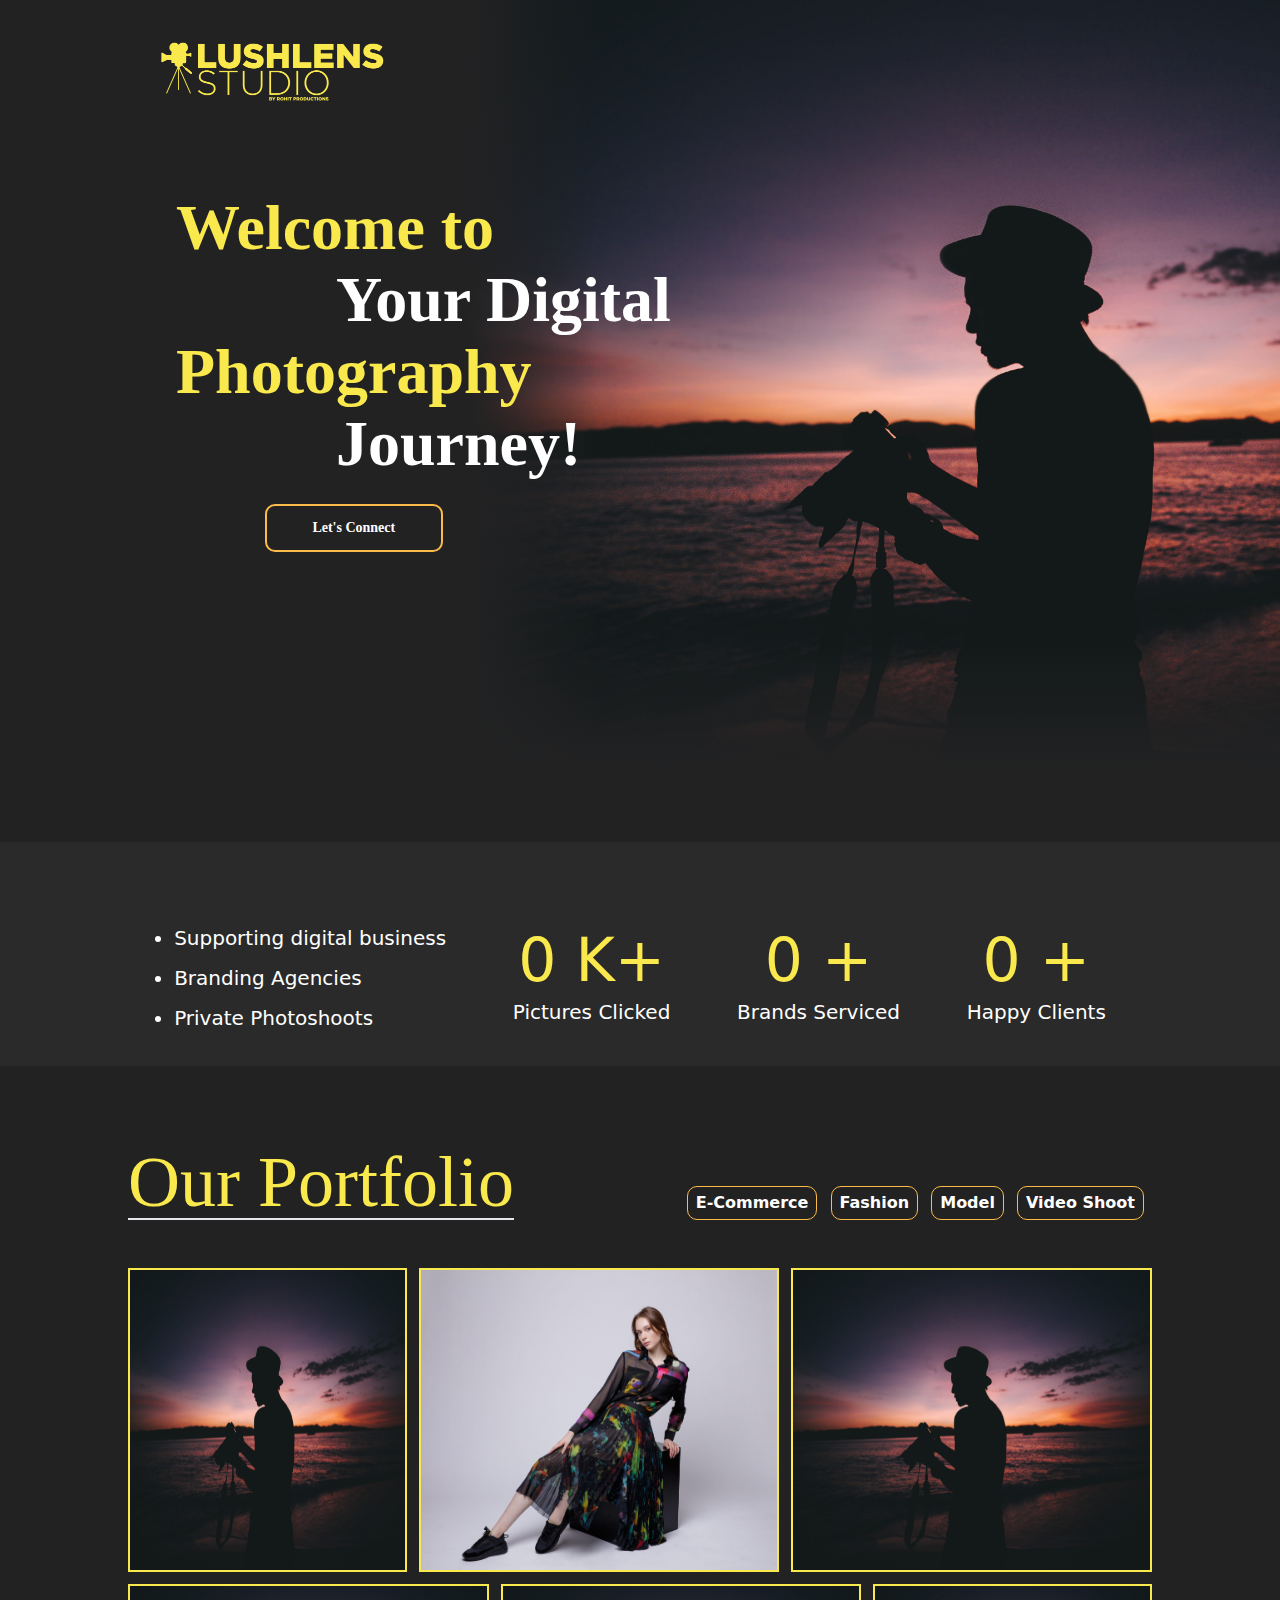
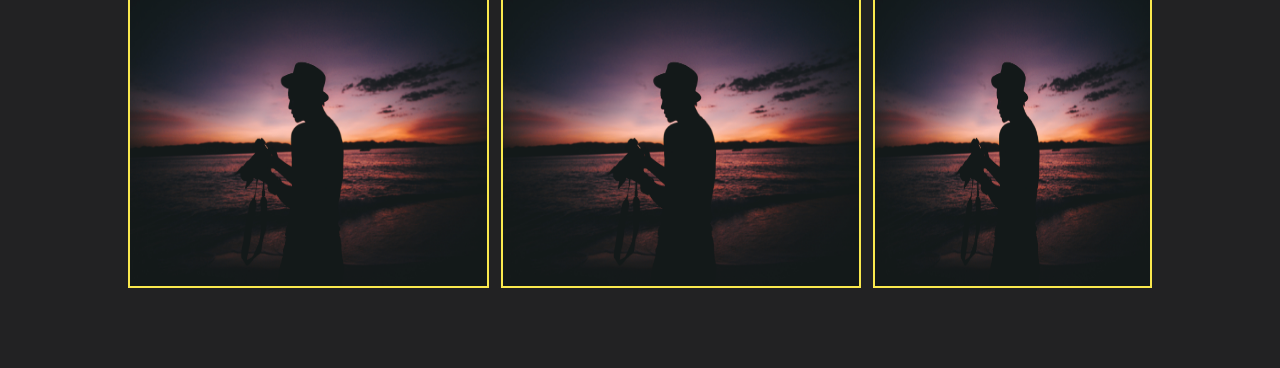
==== main/index.html @ 741c1f8c "img slider completed" ====
<!DOCTYPE html>
<html lang="en">
  <head>
    <meta charset="UTF-8" />
    <meta name="viewport" content="width=device-width, initial-scale=1.0" />
    <title>Document</title>
    <link rel="stylesheet" href="./style.css" />
  </head>
  <body class="bg-primary text-secondary">
    <header class="w-full h-[90vh]">
      <section
        id="header"
        class="w-full h-full block flex-wrap md:flex justify-between"
      >
        <div class="w-full h-3/5 md:w-2/6 md:h-full relative">
          <div
            class="content md:pl-44 md:pt-48 md:text-start block md:absolute top-0 left-0 z-20 text-[2.2rem] leading-tight md:text-[4rem] text-third md:leading-[4.5rem] font-bold font-serif"
          >
            <div
              class="logo w-full flex justify-center md:absolute top-0 left-0"
            >
              <img
                src="../assest/logo.png"
                alt=""
                class="md:w-[250px] w-[150px] aspect-video"
              />
            </div>

            <h1 class="pl-9 md:p-0 inline-block mt-0 md:0">Welcome to</h1>
            <h2
              class="pl-9 md:p-0 inline-block text-secondary translate-x-8 md:translate-x-40"
            >
              Your Digital
            </h2>
            <h2 class="pl-9 md:p-0 inline-block">Photography</h2>
            <h2
              class="pl-9 md:p-0 inline-block text-secondary translate-x-8 md:translate-x-40"
            >
              Journey!
            </h2>

            <button
              class="md:px-6 md:w-[50%] md:py-3 px-4 py-3 md:text-sm text-[12px] block mx-auto my-0 mt-[46px] md:mt-6 border-2"
            >
              Let's Connect
            </button>
          </div>
        </div>
        <div
          style="
            background-image: url(../assest//header.jpg);
            background-size: cover;
          "
          class="image w-full h-2/5 md:w-4/6 md:h-full relative"
        >
          <div
            class="bottom-layer hidden md:block md:absolute left-0 bottom-0 w-full h-[20%]"
          ></div>
          <div
            class="left-layer hidden md:block md:absolute left-0 top-0 z-10 md:w-[20%] h-[10%] w-full md:h-full"
          ></div>
        </div>
      </section>
    </header>

    <main>
      <section
        id="count-container"
        class="relative bg-fourth w-full h-56 mt-8 px-4 py-8"
      >
        <div
          class="flex w-[80%] h-full items-center mx-auto my-6 justify-around"
        >
          <div>
            <ul class="text-xl leading-10 list-disc">
              <li>Supporting digital business</li>
              <li>Branding Agencies</li>
              <li>Private Photoshoots</li>
            </ul>
          </div>
          <div class="feature">
            <div class="counting text-third text-6xl text-center">
              <h1 class="inline">0</h1>
              <span>K+</span>
            </div>
            <h2 class="text-xl mt-2">Pictures Clicked</h2>
          </div>
          <div class="feature">
            <div class="counting text-third text-6xl text-center">
              <h1 class="inline">0</h1>
              <span>+</span>
            </div>
            <h2 class="text-xl mt-2">Brands Serviced</h2>
          </div>
          <div class="feature">
            <div class="counting text-third text-6xl text-center">
              <h1 class="inline">0</h1>
              <span>+</span>
            </div>
            <h2 class="text-xl mt-2">Happy Clients</h2>
          </div>
        </div>
      </section>

      <section id="img-section" class="my-20 px-32">
        <div class="first-box flex justify-between items-end mb-12">
          <h1 class="text-7xl border-b-2 capitalize font-serif text-third">
            our portfolio
          </h1>

          <div class="btn-section">
            <button class="px-2 py-1 mr-2">E-Commerce</button>
            <button class="px-2 py-1 mr-2">Fashion</button>
            <button class="px-2 py-1 mr-2">Model</button>
            <button class="px-2 py-1 mr-2">Video Shoot</button>
          </div>
        </div>

        <div class="second-box w-full h-[620px] overflow-hidden">
          <div
            class="photograph-container flex relative w-full h-full transition-all duration-1000 ease-in-out"
          >
            <div
              class="photograph-box absolute flex w-full h-full gap-3 flex-shrink-0 flex-col"
            >
              <div class="imgbox w-full h-1/2 flex gap-3 justify-between">
                <div class="image border-2 w-2/3 border-third">
                  <img src="../assest//header.jpg" alt="" class="" />
                </div>
                <div class="image border-2 w-[86.3333%] border-third">
                  <img src="../assest//back.jpg" alt="" class="" />
                </div>
                <div class="image border-2 w-[86.3333%] border-third">
                  <img src="../assest//header.jpg" alt="" class="" />
                </div>
              </div>
              <div class="imgbox w-full h-1/2 flex gap-3 justify-between">
                <div class="image border-2 w-[86.3333%] border-third">
                  <img src="../assest//header.jpg" alt="" class="" />
                </div>
                <div class="image border-2 w-[86.3333%] border-third">
                  <img src="../assest//header.jpg" alt="" class="" />
                </div>
                <div class="image border-2 w-2/3 border-third">
                  <img src="../assest//header.jpg" alt="" class="" />
                </div>
              </div>
            </div>

            <div
              class="photograph-box absolute flex w-full h-full gap-3 flex-shrink-0 flex-col"
            >
              <div class="imgbox w-full h-1/2 flex gap-3 justify-between">
                <div class="image border-2 w-2/3 border-third">
                  <img src="../assest//back.jpg" alt="" class="" />
                </div>
                <div class="image border-2 w-[86.3333%] border-third">
                  <img src="../assest//back.jpg" alt="" class="" />
                </div>
                <div class="image border-2 w-[86.3333%] border-third">
                  <img src="../assest//header.jpg" alt="" class="" />
                </div>
              </div>
              <div class="imgbox w-full h-1/2 flex gap-3 justify-between">
                <div class="image border-2 w-[86.3333%] border-third">
                  <img src="../assest//header.jpg" alt="" class="" />
                </div>
                <div class="image border-2 w-[86.3333%] border-third">
                  <img src="../assest//header.jpg" alt="" class="" />
                </div>
                <div class="image border-2 w-2/3 border-third">
                  <img src="../assest//header.jpg" alt="" class="" />
                </div>
              </div>
            </div>

            <div
              class="photograph-box absolute flex w-full h-full gap-3 flex-shrink-0 flex-col"
            >
              <div class="imgbox w-full h-1/2 flex gap-3 justify-between">
                <div class="image border-2 w-2/3 border-third">
                  <img src="../assest//header.jpg" alt="" class="" />
                </div>
                <div class="image border-2 w-[86.3333%] border-third">
                  <img src="../assest//header.jpg" alt="" class="" />
                </div>
                <div class="image border-2 w-[86.3333%] border-third">
                  <img src="../assest//header.jpg" alt="" class="" />
                </div>
              </div>
              <div class="imgbox w-full h-1/2 flex gap-3 justify-between">
                <div class="image border-2 w-[86.3333%] border-third">
                  <img src="../assest//header.jpg" alt="" class="" />
                </div>
                <div class="image border-2 w-[86.3333%] border-third">
                  <img src="../assest//back.jpg" alt="" class="" />
                </div>
                <div class="image border-2 w-2/3 border-third">
                  <img src="../assest//header.jpg" alt="" class="" />
                </div>
              </div>
            </div>

            <div
              class="photograph-box absolute flex w-full h-full gap-3 flex-shrink-0 flex-col"
            >
              <div class="imgbox w-full h-1/2 flex gap-3 justify-between">
                <div class="image border-2 w-2/3 border-third">
                  <img src="../assest//header.jpg" alt="" class="" />
                </div>
                <div class="image border-2 w-[86.3333%] border-third">
                  <img src="../assest//header.jpg" alt="" class="" />
                </div>
                <div class="image border-2 w-[86.3333%] border-third">
                  <img src="../assest//header.jpg" alt="" class="" />
                </div>
              </div>
              <div class="imgbox w-full h-1/2 flex gap-3 justify-between">
                <div class="image border-2 w-[86.3333%] border-third">
                  <img src="../assest//header.jpg" alt="" class="" />
                </div>
                <div class="image border-2 w-[86.3333%] border-third">
                  <img src="../assest//back.jpg" alt="" class="" />
                </div>
                <div class="image border-2 w-2/3 border-third">
                  <img src="../assest//header.jpg" alt="" class="" />
                </div>
              </div>
            </div>
          </div>
        </div>
      </section>
    </main>

    <script src="main.js"></script>
  </body>
</html>
---- main/style.css ----
/*
! tailwindcss v3.4.1 | MIT License | https://tailwindcss.com
*/

/*
1. Prevent padding and border from affecting element width. (https://github.com/mozdevs/cssremedy/issues/4)
2. Allow adding a border to an element by just adding a border-width. (https://github.com/tailwindcss/tailwindcss/pull/116)
*/

*,
::before,
::after {
  box-sizing: border-box;
  /* 1 */
  border-width: 0;
  /* 2 */
  border-style: solid;
  /* 2 */
  border-color: #e5e7eb;
  /* 2 */
}

::before,
::after {
  --tw-content: '';
}

/*
1. Use a consistent sensible line-height in all browsers.
2. Prevent adjustments of font size after orientation changes in iOS.
3. Use a more readable tab size.
4. Use the user's configured `sans` font-family by default.
5. Use the user's configured `sans` font-feature-settings by default.
6. Use the user's configured `sans` font-variation-settings by default.
7. Disable tap highlights on iOS
*/

html,
:host {
  line-height: 1.5;
  /* 1 */
  -webkit-text-size-adjust: 100%;
  /* 2 */
  -moz-tab-size: 4;
  /* 3 */
  -o-tab-size: 4;
     tab-size: 4;
  /* 3 */
  font-family: ui-sans-serif, system-ui, sans-serif, "Apple Color Emoji", "Segoe UI Emoji", "Segoe UI Symbol", "Noto Color Emoji";
  /* 4 */
  font-feature-settings: normal;
  /* 5 */
  font-variation-settings: normal;
  /* 6 */
  -webkit-tap-highlight-color: transparent;
  /* 7 */
}

/*
1. Remove the margin in all browsers.
2. Inherit line-height from `html` so users can set them as a class directly on the `html` element.
*/

body {
  margin: 0;
  /* 1 */
  line-height: inherit;
  /* 2 */
}

/*
1. Add the correct height in Firefox.
2. Correct the inheritance of border color in Firefox. (https://bugzilla.mozilla.org/show_bug.cgi?id=190655)
3. Ensure horizontal rules are visible by default.
*/

hr {
  height: 0;
  /* 1 */
  color: inherit;
  /* 2 */
  border-top-width: 1px;
  /* 3 */
}

/*
Add the correct text decoration in Chrome, Edge, and Safari.
*/

abbr:where([title]) {
  -webkit-text-decoration: underline dotted;
          text-decoration: underline dotted;
}

/*
Remove the default font size and weight for headings.
*/

h1,
h2,
h3,
h4,
h5,
h6 {
  font-size: inherit;
  font-weight: inherit;
}

/*
Reset links to optimize for opt-in styling instead of opt-out.
*/

a {
  color: inherit;
  text-decoration: inherit;
}

/*
Add the correct font weight in Edge and Safari.
*/

b,
strong {
  font-weight: bolder;
}

/*
1. Use the user's configured `mono` font-family by default.
2. Use the user's configured `mono` font-feature-settings by default.
3. Use the user's configured `mono` font-variation-settings by default.
4. Correct the odd `em` font sizing in all browsers.
*/

code,
kbd,
samp,
pre {
  font-family: ui-monospace, SFMono-Regular, Menlo, Monaco, Consolas, "Liberation Mono", "Courier New", monospace;
  /* 1 */
  font-feature-settings: normal;
  /* 2 */
  font-variation-settings: normal;
  /* 3 */
  font-size: 1em;
  /* 4 */
}

/*
Add the correct font size in all browsers.
*/

small {
  font-size: 80%;
}

/*
Prevent `sub` and `sup` elements from affecting the line height in all browsers.
*/

sub,
sup {
  font-size: 75%;
  line-height: 0;
  position: relative;
  vertical-align: baseline;
}

sub {
  bottom: -0.25em;
}

sup {
  top: -0.5em;
}

/*
1. Remove text indentation from table contents in Chrome and Safari. (https://bugs.chromium.org/p/chromium/issues/detail?id=999088, https://bugs.webkit.org/show_bug.cgi?id=201297)
2. Correct table border color inheritance in all Chrome and Safari. (https://bugs.chromium.org/p/chromium/issues/detail?id=935729, https://bugs.webkit.org/show_bug.cgi?id=195016)
3. Remove gaps between table borders by default.
*/

table {
  text-indent: 0;
  /* 1 */
  border-color: inherit;
  /* 2 */
  border-collapse: collapse;
  /* 3 */
}

/*
1. Change the font styles in all browsers.
2. Remove the margin in Firefox and Safari.
3. Remove default padding in all browsers.
*/

button,
input,
optgroup,
select,
textarea {
  font-family: inherit;
  /* 1 */
  font-feature-settings: inherit;
  /* 1 */
  font-variation-settings: inherit;
  /* 1 */
  font-size: 100%;
  /* 1 */
  font-weight: inherit;
  /* 1 */
  line-height: inherit;
  /* 1 */
  color: inherit;
  /* 1 */
  margin: 0;
  /* 2 */
  padding: 0;
  /* 3 */
}

/*
Remove the inheritance of text transform in Edge and Firefox.
*/

button,
select {
  text-transform: none;
}

/*
1. Correct the inability to style clickable types in iOS and Safari.
2. Remove default button styles.
*/

button,
[type='button'],
[type='reset'],
[type='submit'] {
  -webkit-appearance: button;
  /* 1 */
  background-color: transparent;
  /* 2 */
  background-image: none;
  /* 2 */
}

/*
Use the modern Firefox focus style for all focusable elements.
*/

:-moz-focusring {
  outline: auto;
}

/*
Remove the additional `:invalid` styles in Firefox. (https://github.com/mozilla/gecko-dev/blob/2f9eacd9d3d995c937b4251a5557d95d494c9be1/layout/style/res/forms.css#L728-L737)
*/

:-moz-ui-invalid {
  box-shadow: none;
}

/*
Add the correct vertical alignment in Chrome and Firefox.
*/

progress {
  vertical-align: baseline;
}

/*
Correct the cursor style of increment and decrement buttons in Safari.
*/

::-webkit-inner-spin-button,
::-webkit-outer-spin-button {
  height: auto;
}

/*
1. Correct the odd appearance in Chrome and Safari.
2. Correct the outline style in Safari.
*/

[type='search'] {
  -webkit-appearance: textfield;
  /* 1 */
  outline-offset: -2px;
  /* 2 */
}

/*
Remove the inner padding in Chrome and Safari on macOS.
*/

::-webkit-search-decoration {
  -webkit-appearance: none;
}

/*
1. Correct the inability to style clickable types in iOS and Safari.
2. Change font properties to `inherit` in Safari.
*/

::-webkit-file-upload-button {
  -webkit-appearance: button;
  /* 1 */
  font: inherit;
  /* 2 */
}

/*
Add the correct display in Chrome and Safari.
*/

summary {
  display: list-item;
}

/*
Removes the default spacing and border for appropriate elements.
*/

blockquote,
dl,
dd,
h1,
h2,
h3,
h4,
h5,
h6,
hr,
figure,
p,
pre {
  margin: 0;
}

fieldset {
  margin: 0;
  padding: 0;
}

legend {
  padding: 0;
}

ol,
ul,
menu {
  list-style: none;
  margin: 0;
  padding: 0;
}

/*
Reset default styling for dialogs.
*/

dialog {
  padding: 0;
}

/*
Prevent resizing textareas horizontally by default.
*/

textarea {
  resize: vertical;
}

/*
1. Reset the default placeholder opacity in Firefox. (https://github.com/tailwindlabs/tailwindcss/issues/3300)
2. Set the default placeholder color to the user's configured gray 400 color.
*/

input::-moz-placeholder, textarea::-moz-placeholder {
  opacity: 1;
  /* 1 */
  color: #9ca3af;
  /* 2 */
}

input::placeholder,
textarea::placeholder {
  opacity: 1;
  /* 1 */
  color: #9ca3af;
  /* 2 */
}

/*
Set the default cursor for buttons.
*/

button,
[role="button"] {
  cursor: pointer;
}

/*
Make sure disabled buttons don't get the pointer cursor.
*/

:disabled {
  cursor: default;
}

/*
1. Make replaced elements `display: block` by default. (https://github.com/mozdevs/cssremedy/issues/14)
2. Add `vertical-align: middle` to align replaced elements more sensibly by default. (https://github.com/jensimmons/cssremedy/issues/14#issuecomment-634934210)
   This can trigger a poorly considered lint error in some tools but is included by design.
*/

img,
svg,
video,
canvas,
audio,
iframe,
embed,
object {
  display: block;
  /* 1 */
  vertical-align: middle;
  /* 2 */
}

/*
Constrain images and videos to the parent width and preserve their intrinsic aspect ratio. (https://github.com/mozdevs/cssremedy/issues/14)
*/

img,
video {
  max-width: 100%;
  height: auto;
}

/* Make elements with the HTML hidden attribute stay hidden by default */

[hidden] {
  display: none;
}

*, ::before, ::after {
  --tw-border-spacing-x: 0;
  --tw-border-spacing-y: 0;
  --tw-translate-x: 0;
  --tw-translate-y: 0;
  --tw-rotate: 0;
  --tw-skew-x: 0;
  --tw-skew-y: 0;
  --tw-scale-x: 1;
  --tw-scale-y: 1;
  --tw-pan-x:  ;
  --tw-pan-y:  ;
  --tw-pinch-zoom:  ;
  --tw-scroll-snap-strictness: proximity;
  --tw-gradient-from-position:  ;
  --tw-gradient-via-position:  ;
  --tw-gradient-to-position:  ;
  --tw-ordinal:  ;
  --tw-slashed-zero:  ;
  --tw-numeric-figure:  ;
  --tw-numeric-spacing:  ;
  --tw-numeric-fraction:  ;
  --tw-ring-inset:  ;
  --tw-ring-offset-width: 0px;
  --tw-ring-offset-color: #fff;
  --tw-ring-color: rgb(59 130 246 / 0.5);
  --tw-ring-offset-shadow: 0 0 #0000;
  --tw-ring-shadow: 0 0 #0000;
  --tw-shadow: 0 0 #0000;
  --tw-shadow-colored: 0 0 #0000;
  --tw-blur:  ;
  --tw-brightness:  ;
  --tw-contrast:  ;
  --tw-grayscale:  ;
  --tw-hue-rotate:  ;
  --tw-invert:  ;
  --tw-saturate:  ;
  --tw-sepia:  ;
  --tw-drop-shadow:  ;
  --tw-backdrop-blur:  ;
  --tw-backdrop-brightness:  ;
  --tw-backdrop-contrast:  ;
  --tw-backdrop-grayscale:  ;
  --tw-backdrop-hue-rotate:  ;
  --tw-backdrop-invert:  ;
  --tw-backdrop-opacity:  ;
  --tw-backdrop-saturate:  ;
  --tw-backdrop-sepia:  ;
}

::backdrop {
  --tw-border-spacing-x: 0;
  --tw-border-spacing-y: 0;
  --tw-translate-x: 0;
  --tw-translate-y: 0;
  --tw-rotate: 0;
  --tw-skew-x: 0;
  --tw-skew-y: 0;
  --tw-scale-x: 1;
  --tw-scale-y: 1;
  --tw-pan-x:  ;
  --tw-pan-y:  ;
  --tw-pinch-zoom:  ;
  --tw-scroll-snap-strictness: proximity;
  --tw-gradient-from-position:  ;
  --tw-gradient-via-position:  ;
  --tw-gradient-to-position:  ;
  --tw-ordinal:  ;
  --tw-slashed-zero:  ;
  --tw-numeric-figure:  ;
  --tw-numeric-spacing:  ;
  --tw-numeric-fraction:  ;
  --tw-ring-inset:  ;
  --tw-ring-offset-width: 0px;
  --tw-ring-offset-color: #fff;
  --tw-ring-color: rgb(59 130 246 / 0.5);
  --tw-ring-offset-shadow: 0 0 #0000;
  --tw-ring-shadow: 0 0 #0000;
  --tw-shadow: 0 0 #0000;
  --tw-shadow-colored: 0 0 #0000;
  --tw-blur:  ;
  --tw-brightness:  ;
  --tw-contrast:  ;
  --tw-grayscale:  ;
  --tw-hue-rotate:  ;
  --tw-invert:  ;
  --tw-saturate:  ;
  --tw-sepia:  ;
  --tw-drop-shadow:  ;
  --tw-backdrop-blur:  ;
  --tw-backdrop-brightness:  ;
  --tw-backdrop-contrast:  ;
  --tw-backdrop-grayscale:  ;
  --tw-backdrop-hue-rotate:  ;
  --tw-backdrop-invert:  ;
  --tw-backdrop-opacity:  ;
  --tw-backdrop-saturate:  ;
  --tw-backdrop-sepia:  ;
}

.absolute {
  position: absolute;
}

.relative {
  position: relative;
}

.bottom-0 {
  bottom: 0px;
}

.left-0 {
  left: 0px;
}

.top-0 {
  top: 0px;
}

.z-10 {
  z-index: 10;
}

.z-20 {
  z-index: 20;
}

.mx-auto {
  margin-left: auto;
  margin-right: auto;
}

.my-0 {
  margin-top: 0px;
  margin-bottom: 0px;
}

.my-20 {
  margin-top: 5rem;
  margin-bottom: 5rem;
}

.my-6 {
  margin-top: 1.5rem;
  margin-bottom: 1.5rem;
}

.mt-0 {
  margin-top: 0px;
}

.mt-2 {
  margin-top: 0.5rem;
}

.mt-8 {
  margin-top: 2rem;
}

.mt-\[46px\] {
  margin-top: 46px;
}

.mb-24 {
  margin-bottom: 6rem;
}

.mb-16 {
  margin-bottom: 4rem;
}

.mr-2 {
  margin-right: 0.5rem;
}

.mb-8 {
  margin-bottom: 2rem;
}

.mb-12 {
  margin-bottom: 3rem;
}

.block {
  display: block;
}

.inline-block {
  display: inline-block;
}

.inline {
  display: inline;
}

.flex {
  display: flex;
}

.hidden {
  display: none;
}

.aspect-video {
  aspect-ratio: 16 / 9;
}

.h-1\/2 {
  height: 50%;
}

.h-2\/5 {
  height: 40%;
}

.h-3\/5 {
  height: 60%;
}

.h-56 {
  height: 14rem;
}

.h-\[10\%\] {
  height: 10%;
}

.h-\[100vh\] {
  height: 100vh;
}

.h-\[20\%\] {
  height: 20%;
}

.h-\[620px\] {
  height: 620px;
}

.h-\[90vh\] {
  height: 90vh;
}

.h-full {
  height: 100%;
}

.w-2\/3 {
  width: 66.666667%;
}

.w-\[150px\] {
  width: 150px;
}

.w-\[80\%\] {
  width: 80%;
}

.w-\[86\.3333\%\] {
  width: 86.3333%;
}

.w-full {
  width: 100%;
}

.flex-shrink-0 {
  flex-shrink: 0;
}

.translate-x-8 {
  --tw-translate-x: 2rem;
  transform: translate(var(--tw-translate-x), var(--tw-translate-y)) rotate(var(--tw-rotate)) skewX(var(--tw-skew-x)) skewY(var(--tw-skew-y)) scaleX(var(--tw-scale-x)) scaleY(var(--tw-scale-y));
}

.list-disc {
  list-style-type: disc;
}

.flex-col {
  flex-direction: column;
}

.flex-wrap {
  flex-wrap: wrap;
}

.items-end {
  align-items: flex-end;
}

.items-center {
  align-items: center;
}

.justify-center {
  justify-content: center;
}

.justify-between {
  justify-content: space-between;
}

.justify-around {
  justify-content: space-around;
}

.gap-3 {
  gap: 0.75rem;
}

.overflow-hidden {
  overflow: hidden;
}

.border-2 {
  border-width: 2px;
}

.border-b-2 {
  border-bottom-width: 2px;
}

.border-third {
  --tw-border-opacity: 1;
  border-color: rgb(250 233 77 / var(--tw-border-opacity));
}

.bg-fourth {
  --tw-bg-opacity: 1;
  background-color: rgb(42 42 42 / var(--tw-bg-opacity));
}

.bg-primary {
  --tw-bg-opacity: 1;
  background-color: rgb(34 34 35 / var(--tw-bg-opacity));
}

.px-32 {
  padding-left: 8rem;
  padding-right: 8rem;
}

.px-4 {
  padding-left: 1rem;
  padding-right: 1rem;
}

.py-3 {
  padding-top: 0.75rem;
  padding-bottom: 0.75rem;
}

.py-8 {
  padding-top: 2rem;
  padding-bottom: 2rem;
}

.px-2 {
  padding-left: 0.5rem;
  padding-right: 0.5rem;
}

.py-1 {
  padding-top: 0.25rem;
  padding-bottom: 0.25rem;
}

.pl-9 {
  padding-left: 2.25rem;
}

.text-center {
  text-align: center;
}

.font-serif {
  font-family: ui-serif, Georgia, Cambria, "Times New Roman", Times, serif;
}

.text-6xl {
  font-size: 3.75rem;
  line-height: 1;
}

.text-\[12px\] {
  font-size: 12px;
}

.text-\[2\.2rem\] {
  font-size: 2.2rem;
}

.text-xl {
  font-size: 1.25rem;
  line-height: 1.75rem;
}

.text-4xl {
  font-size: 2.25rem;
  line-height: 2.5rem;
}

.text-8xl {
  font-size: 6rem;
  line-height: 1;
}

.text-7xl {
  font-size: 4.5rem;
  line-height: 1;
}

.font-bold {
  font-weight: 700;
}

.capitalize {
  text-transform: capitalize;
}

.leading-10 {
  line-height: 2.5rem;
}

.leading-tight {
  line-height: 1.25;
}

.text-secondary {
  --tw-text-opacity: 1;
  color: rgb(255 255 255 / var(--tw-text-opacity));
}

.text-third {
  --tw-text-opacity: 1;
  color: rgb(250 233 77 / var(--tw-text-opacity));
}

.underline {
  text-decoration-line: underline;
}

.opacity-0 {
  opacity: 0;
}

.transition-all {
  transition-property: all;
  transition-timing-function: cubic-bezier(0.4, 0, 0.2, 1);
  transition-duration: 150ms;
}

.duration-200 {
  transition-duration: 200ms;
}

.duration-1000 {
  transition-duration: 1000ms;
}

.ease-in-out {
  transition-timing-function: cubic-bezier(0.4, 0, 0.2, 1);
}

:root {
  --primary: #222223;
  --secondary: #ffffff;
  --third: #fbbb48;
  --fourth: #2a2a2a;
}

* {
  margin: 0;
  padding: 0;
  box-sizing: border-box;
  text-decoration: none;
}

img {
  width: 100%;
  height: 100%;
}

.sidebar {
  display: none;
}

.left-layer {
  background: linear-gradient(270deg, rgba(36, 33, 27, 0) -1%, #222223 77.17%);
}

.bottom-layer {
  background: linear-gradient(180deg, rgba(36, 33, 27, 0) -1%, #222223 77.17%);
}

button {
  position: relative;
  overflow: hidden;
  background: var(--primary);
  font-weight: bolder;
  color: var(--secondary);
  z-index: 1;
  cursor: pointer;
  border: 1px solid var(--third);
  border-radius: 10px;
}

button:hover {
  color: var(--primary);
}

button:after {
  content: "";
  background: var(--third);
  position: absolute;
  z-index: -1;
  left: -20%;
  right: -20%;
  top: 0;
  bottom: 0;
  transform: skewX(-45deg) scale(0, 1);
  transition: all 0.5s;
}

button:hover:after {
  transform: skewX(-45deg) scale(1, 1);
  transition: all 0.5s;
}

.active-img {
  opacity: 1;
  /* left: 0; */
  animation: moveEffect 2s 1;
}

@keyframes moveEffect {
  from {
    left: 100px;
    opacity: 0;
  }

  to {
    left: 0;
    opacity: 1;
  }
}

@media (min-width: 768px) {
  .md\:absolute {
    position: absolute;
  }

  .md\:mt-6 {
    margin-top: 1.5rem;
  }

  .md\:block {
    display: block;
  }

  .md\:flex {
    display: flex;
  }

  .md\:h-full {
    height: 100%;
  }

  .md\:w-2\/6 {
    width: 33.333333%;
  }

  .md\:w-4\/6 {
    width: 66.666667%;
  }

  .md\:w-\[20\%\] {
    width: 20%;
  }

  .md\:w-\[250px\] {
    width: 250px;
  }

  .md\:w-\[50\%\] {
    width: 50%;
  }

  .md\:translate-x-40 {
    --tw-translate-x: 10rem;
    transform: translate(var(--tw-translate-x), var(--tw-translate-y)) rotate(var(--tw-rotate)) skewX(var(--tw-skew-x)) skewY(var(--tw-skew-y)) scaleX(var(--tw-scale-x)) scaleY(var(--tw-scale-y));
  }

  .md\:p-0 {
    padding: 0px;
  }

  .md\:px-6 {
    padding-left: 1.5rem;
    padding-right: 1.5rem;
  }

  .md\:py-3 {
    padding-top: 0.75rem;
    padding-bottom: 0.75rem;
  }

  .md\:pl-44 {
    padding-left: 11rem;
  }

  .md\:pt-48 {
    padding-top: 12rem;
  }

  .md\:text-start {
    text-align: start;
  }

  .md\:text-\[4rem\] {
    font-size: 4rem;
  }

  .md\:text-sm {
    font-size: 0.875rem;
    line-height: 1.25rem;
  }

  .md\:leading-\[4\.5rem\] {
    line-height: 4.5rem;
  }
}
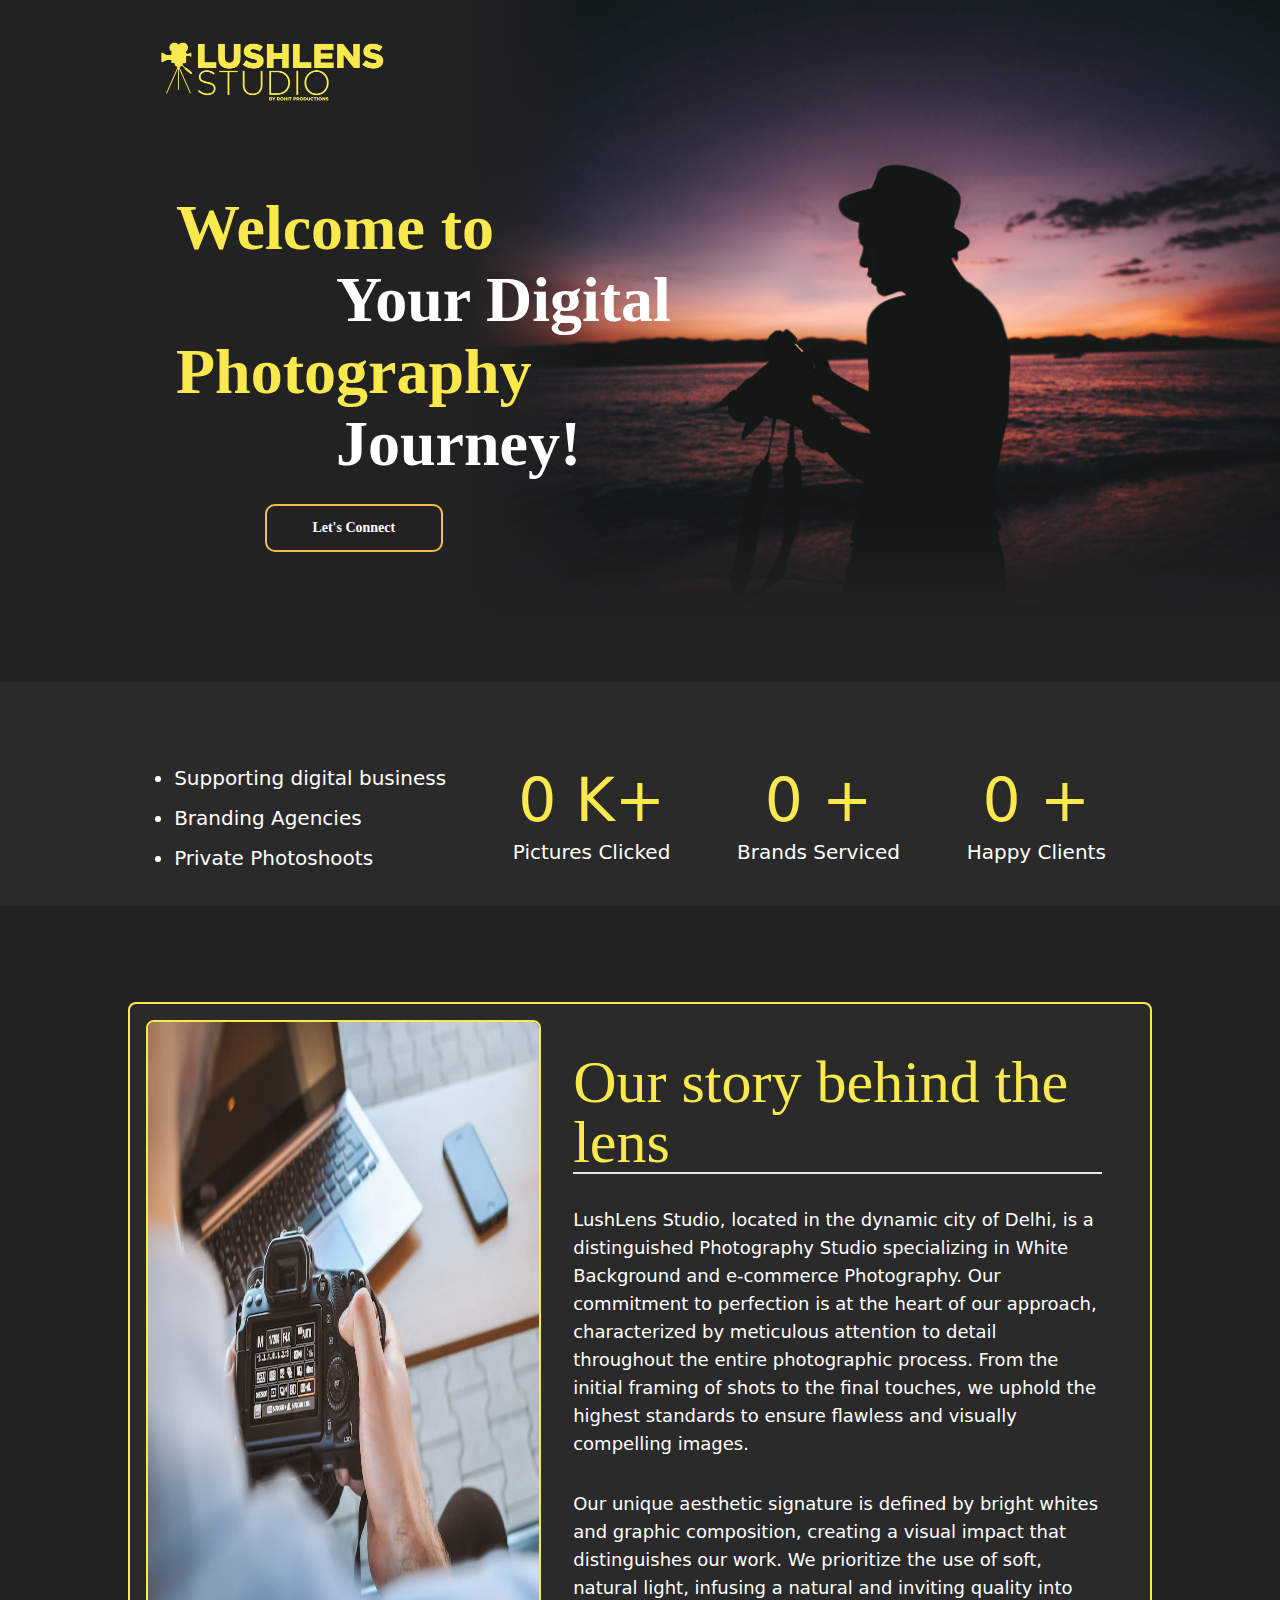
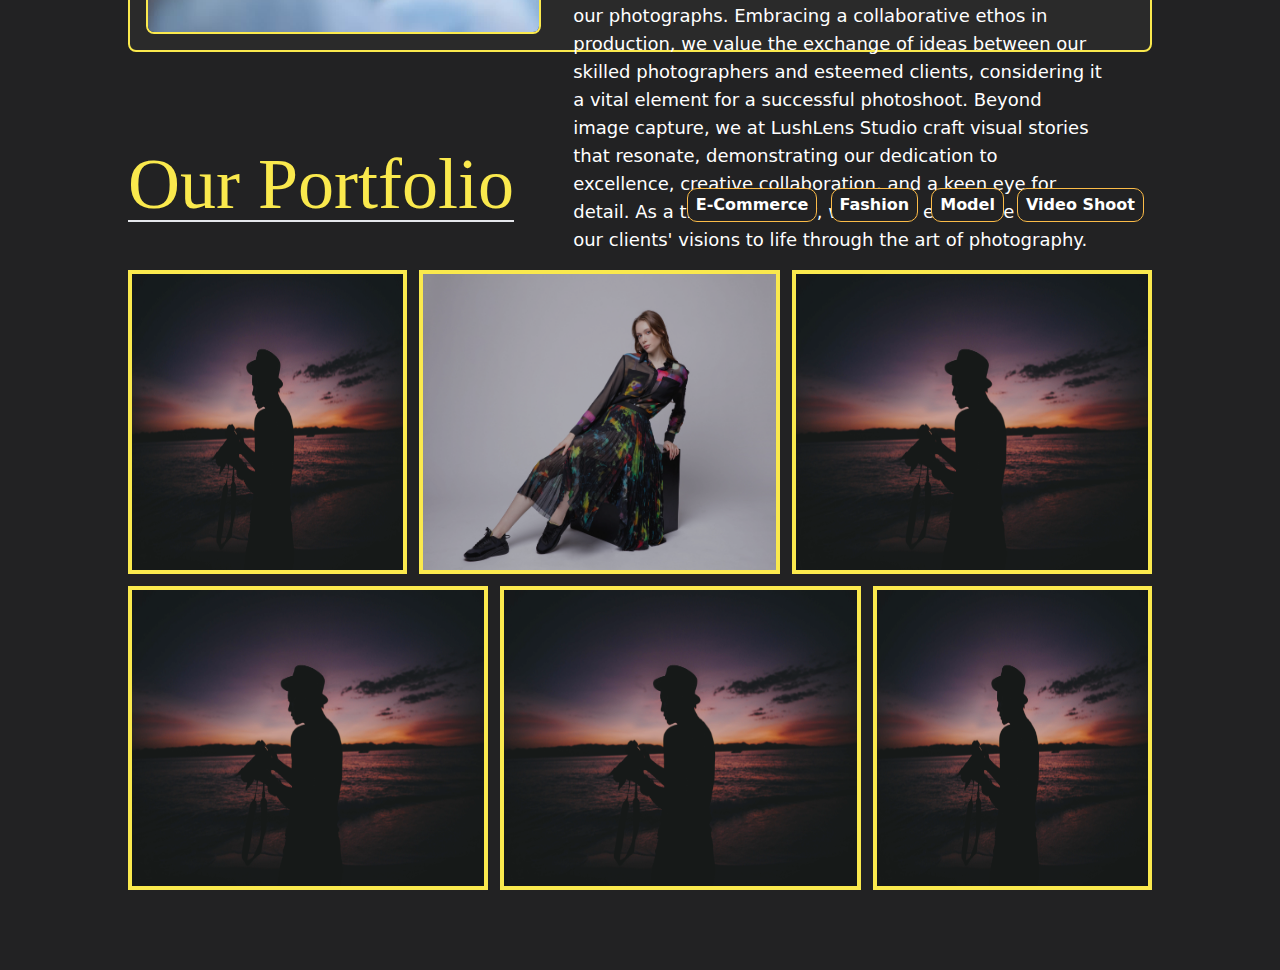
==== commit f852fee0: "Half webpage completed" ====
--- a/main/index.html
+++ b/main/index.html
@@ -7,7 +7,7 @@
     <link rel="stylesheet" href="./style.css" />
   </head>
   <body class="bg-primary text-secondary">
-    <header class="w-full h-[90vh]">
+    <header class="w-full h-[650px]">
       <section
         id="header"
         class="w-full h-full block flex-wrap md:flex justify-between"
@@ -48,11 +48,9 @@
         </div>
         <div
           style="
-            background-image: url(../assest//header.jpg);
-            background-size: cover;
-          "
-          class="image w-full h-2/5 md:w-4/6 md:h-full relative"
-        >
+            background-image : url(../assest//header.jpg);
+            background-size: cover; "
+          class="image w-full h-2/5 md:w-4/6 md:h-full relative">
           <div
             class="bottom-layer hidden md:block md:absolute left-0 bottom-0 w-full h-[20%]"
           ></div>
@@ -102,6 +100,29 @@
         </div>
       </section>
 
+
+      <section id="features" class="px-32 w-full my-24">
+
+        <div class="features-container bg-fourth border-2 border-third flex justify-between p-4 rounded-lg w-full h-[650px]">
+         
+          <div class="feature-box w-2/5 h-full border-2 border-third overflow-hidden rounded-lg">
+
+            <img src="../assest//camera.jpg" alt="">
+
+          </div>
+          <div class="feature-box w-3/5 p-8">
+
+            <h1 class="text-6xl text-third font-serif border-setext-secondar border-b-2">Our story behind the lens</h1>
+            <p class="text-lg mt-8 font-light text-secondary">LushLens Studio, located in the dynamic city of Delhi, is a distinguished Photography Studio specializing in White Background and e-commerce Photography. Our commitment to perfection is at the heart of our approach, characterized by meticulous attention to detail throughout the entire photographic process. From the initial framing of shots to the final touches, we uphold the highest standards to ensure flawless and visually compelling images.</p>
+            <p class="text-lg mt-8 font-light text-secondary">Our unique aesthetic signature is defined by bright whites and graphic composition, creating a visual impact that distinguishes our work. We prioritize the use of soft, natural light, infusing a natural and inviting quality into our photographs. Embracing a collaborative ethos in production, we value the exchange of ideas between our skilled photographers and esteemed clients, considering it a vital element for a successful photoshoot. Beyond image capture, we at LushLens Studio craft visual stories that resonate, demonstrating our dedication to excellence, creative collaboration, and a keen eye for detail. As a trusted partner, we go the extra mile to bring our clients' visions to life through the art of photography.</p>
+
+          </div>
+        </div>
+
+      </section>
+
+     
+
       <section id="img-section" class="my-20 px-32">
         <div class="first-box flex justify-between items-end mb-12">
           <h1 class="text-7xl border-b-2 capitalize font-serif text-third">
@@ -124,112 +145,116 @@
               class="photograph-box absolute flex w-full h-full gap-3 flex-shrink-0 flex-col"
             >
               <div class="imgbox w-full h-1/2 flex gap-3 justify-between">
-                <div class="image border-2 w-2/3 border-third">
-                  <img src="../assest//header.jpg" alt="" class="" />
-                </div>
-                <div class="image border-2 w-[86.3333%] border-third">
-                  <img src="../assest//back.jpg" alt="" class="" />
-                </div>
-                <div class="image border-2 w-[86.3333%] border-third">
-                  <img src="../assest//header.jpg" alt="" class="" />
-                </div>
-              </div>
-              <div class="imgbox w-full h-1/2 flex gap-3 justify-between">
-                <div class="image border-2 w-[86.3333%] border-third">
-                  <img src="../assest//header.jpg" alt="" class="" />
-                </div>
-                <div class="image border-2 w-[86.3333%] border-third">
-                  <img src="../assest//header.jpg" alt="" class="" />
-                </div>
-                <div class="image border-2 w-2/3 border-third">
-                  <img src="../assest//header.jpg" alt="" class="" />
-                </div>
-              </div>
-            </div>
-
-            <div
-              class="photograph-box absolute flex w-full h-full gap-3 flex-shrink-0 flex-col"
-            >
-              <div class="imgbox w-full h-1/2 flex gap-3 justify-between">
-                <div class="image border-2 w-2/3 border-third">
-                  <img src="../assest//back.jpg" alt="" class="" />
-                </div>
-                <div class="image border-2 w-[86.3333%] border-third">
-                  <img src="../assest//back.jpg" alt="" class="" />
-                </div>
-                <div class="image border-2 w-[86.3333%] border-third">
-                  <img src="../assest//header.jpg" alt="" class="" />
-                </div>
-              </div>
-              <div class="imgbox w-full h-1/2 flex gap-3 justify-between">
-                <div class="image border-2 w-[86.3333%] border-third">
-                  <img src="../assest//header.jpg" alt="" class="" />
-                </div>
-                <div class="image border-2 w-[86.3333%] border-third">
-                  <img src="../assest//header.jpg" alt="" class="" />
-                </div>
-                <div class="image border-2 w-2/3 border-third">
-                  <img src="../assest//header.jpg" alt="" class="" />
-                </div>
-              </div>
-            </div>
-
-            <div
-              class="photograph-box absolute flex w-full h-full gap-3 flex-shrink-0 flex-col"
-            >
-              <div class="imgbox w-full h-1/2 flex gap-3 justify-between">
-                <div class="image border-2 w-2/3 border-third">
-                  <img src="../assest//header.jpg" alt="" class="" />
-                </div>
-                <div class="image border-2 w-[86.3333%] border-third">
-                  <img src="../assest//header.jpg" alt="" class="" />
-                </div>
-                <div class="image border-2 w-[86.3333%] border-third">
-                  <img src="../assest//header.jpg" alt="" class="" />
-                </div>
-              </div>
-              <div class="imgbox w-full h-1/2 flex gap-3 justify-between">
-                <div class="image border-2 w-[86.3333%] border-third">
-                  <img src="../assest//header.jpg" alt="" class="" />
-                </div>
-                <div class="image border-2 w-[86.3333%] border-third">
-                  <img src="../assest//back.jpg" alt="" class="" />
-                </div>
-                <div class="image border-2 w-2/3 border-third">
-                  <img src="../assest//header.jpg" alt="" class="" />
-                </div>
-              </div>
-            </div>
-
-            <div
-              class="photograph-box absolute flex w-full h-full gap-3 flex-shrink-0 flex-col"
-            >
-              <div class="imgbox w-full h-1/2 flex gap-3 justify-between">
-                <div class="image border-2 w-2/3 border-third">
-                  <img src="../assest//header.jpg" alt="" class="" />
-                </div>
-                <div class="image border-2 w-[86.3333%] border-third">
-                  <img src="../assest//header.jpg" alt="" class="" />
-                </div>
-                <div class="image border-2 w-[86.3333%] border-third">
-                  <img src="../assest//header.jpg" alt="" class="" />
-                </div>
-              </div>
-              <div class="imgbox w-full h-1/2 flex gap-3 justify-between">
-                <div class="image border-2 w-[86.3333%] border-third">
-                  <img src="../assest//header.jpg" alt="" class="" />
-                </div>
-                <div class="image border-2 w-[86.3333%] border-third">
-                  <img src="../assest//back.jpg" alt="" class="" />
-                </div>
-                <div class="image border-2 w-2/3 border-third">
-                  <img src="../assest//header.jpg" alt="" class="" />
-                </div>
-              </div>
-            </div>
-          </div>
-        </div>
-      </section>
+                <div class="image cursor-pointer border-4 w-2/3 border-third overflow-hidden">
+                  <img src="../assest//header.jpg" alt="" class="hover:scale-125 transition-all duration-500 opacity-75 hover:opacity-100 ease-in-out" />
+                </div>
+                <div class="image cursor-pointer border-4 w-[86.3333%] border-third overflow-hidden">
+                  <img src="../assest//back.jpg" alt="" class="hover:scale-125 transition-all duration-500 opacity-75 hover:opacity-100 ease-in-out" />
+                </div>
+                <div class="image cursor-pointer border-4 w-[86.3333%] border-third overflow-hidden">
+                  <img src="../assest//header.jpg" alt="" class="hover:scale-125 transition-all duration-500 opacity-75 hover:opacity-100 ease-in-out" />
+                </div>
+              </div>
+              <div class="imgbox w-full h-1/2 flex gap-3 justify-between">
+                <div class="image cursor-pointer border-4 w-[86.3333%] border-third overflow-hidden">
+                  <img src="../assest//header.jpg" alt="" class="hover:scale-125 transition-all duration-500 opacity-75 hover:opacity-100 ease-in-out" />
+                </div>
+                <div class="image cursor-pointer border-4 w-[86.3333%] border-third overflow-hidden">
+                  <img src="../assest//header.jpg" alt="" class="hover:scale-125 transition-all duration-500 opacity-75 hover:opacity-100 ease-in-out" />
+                </div>
+                <div class="image cursor-pointer border-4 w-2/3 border-third overflow-hidden">
+                  <img src="../assest//header.jpg" alt="" class="hover:scale-125 transition-all duration-500 opacity-75 hover:opacity-100 ease-in-out" />
+                </div>
+              </div>
+            </div>
+
+            <div
+              class="photograph-box absolute flex w-full h-full gap-3 flex-shrink-0 flex-col"
+            >
+              <div class="imgbox w-full h-1/2 flex gap-3 justify-between">
+                <div class="image cursor-pointer border-4 w-2/3 border-third overflow-hidden">
+                  <img src="../assest//back.jpg" alt="" class="hover:scale-125 transition-all duration-500 opacity-75 hover:opacity-100 ease-in-out" />
+                </div>
+                <div class="image cursor-pointer border-4 w-[86.3333%] border-third overflow-hidden">
+                  <img src="../assest//back.jpg" alt="" class="hover:scale-125 transition-all duration-500 opacity-75 hover:opacity-100 ease-in-out" />
+                </div>
+                <div class="image cursor-pointer border-4 w-[86.3333%] border-third overflow-hidden">
+                  <img src="../assest//header.jpg" alt="" class="hover:scale-125 transition-all duration-500 opacity-75 hover:opacity-100 ease-in-out" />
+                </div>
+              </div>
+              <div class="imgbox w-full h-1/2 flex gap-3 justify-between">
+                <div class="image cursor-pointer border-4 w-[86.3333%] border-third overflow-hidden">
+                  <img src="../assest//header.jpg" alt="" class="hover:scale-125 transition-all duration-500 opacity-75 hover:opacity-100 ease-in-out" />
+                </div>
+                <div class="image cursor-pointer border-4 w-[86.3333%] border-third overflow-hidden">
+                  <img src="../assest//header.jpg" alt="" class="hover:scale-125 transition-all duration-500 opacity-75 hover:opacity-100 ease-in-out" />
+                </div>
+                <div class="image cursor-pointer border-4 w-2/3 border-third overflow-hidden">
+                  <img src="../assest//header.jpg" alt="" class="hover:scale-125 transition-all duration-500 opacity-75 hover:opacity-100 ease-in-out" />
+                </div>
+              </div>
+            </div>
+
+            <div
+              class="photograph-box absolute flex w-full h-full gap-3 flex-shrink-0 flex-col"
+            >
+              <div class="imgbox w-full h-1/2 flex gap-3 justify-between">
+                <div class="image cursor-pointer border-4 w-2/3 border-third overflow-hidden">
+                  <img src="../assest//header.jpg" alt="" class="hover:scale-125 transition-all duration-500 opacity-75 hover:opacity-100 ease-in-out" />
+                </div>
+                <div class="image cursor-pointer border-4 w-[86.3333%] border-third overflow-hidden">
+                  <img src="../assest//header.jpg" alt="" class="hover:scale-125 transition-all duration-500 opacity-75 hover:opacity-100 ease-in-out" />
+                </div>
+                <div class="image cursor-pointer border-4 w-[86.3333%] border-third overflow-hidden">
+                  <img src="../assest//header.jpg" alt="" class="hover:scale-125 transition-all duration-500 opacity-75 hover:opacity-100 ease-in-out" />
+                </div>
+              </div>
+              <div class="imgbox w-full h-1/2 flex gap-3 justify-between">
+                <div class="image cursor-pointer border-4 w-[86.3333%] border-third overflow-hidden">
+                  <img src="../assest//header.jpg" alt="" class="hover:scale-125 transition-all duration-500 opacity-75 hover:opacity-100 ease-in-out" />
+                </div>
+                <div class="image cursor-pointer border-4 w-[86.3333%] border-third overflow-hidden">
+                  <img src="../assest//back.jpg" alt="" class="hover:scale-125 transition-all duration-500 opacity-75 hover:opacity-100 ease-in-out" />
+                </div>
+                <div class="image cursor-pointer border-4 w-2/3 border-third overflow-hidden">
+                  <img src="../assest//header.jpg" alt="" class="hover:scale-125 transition-all duration-500 opacity-75 hover:opacity-100 ease-in-out" />
+                </div>
+              </div>
+            </div>
+
+            <div
+              class="photograph-box absolute flex w-full h-full gap-3 flex-shrink-0 flex-col"
+            >
+              <div class="imgbox w-full h-1/2 flex gap-3 justify-between">
+                <div class="image cursor-pointer border-4 w-2/3 border-third overflow-hidden">
+                  <img src="../assest//header.jpg" alt="" class="hover:scale-125 transition-all duration-500 opacity-75 hover:opacity-100 ease-in-out" />
+                </div>
+                <div class="image cursor-pointer border-4 w-[86.3333%] border-third overflow-hidden">
+                  <img src="../assest//header.jpg" alt="" class="hover:scale-125 transition-all duration-500 opacity-75 hover:opacity-100 ease-in-out" />
+                </div>
+                <div class="image cursor-pointer border-4 w-[86.3333%] border-third overflow-hidden">
+                  <img src="../assest//header.jpg" alt="" class="hover:scale-125 transition-all duration-500 opacity-75 hover:opacity-100 ease-in-out" />
+                </div>
+              </div>
+              <div class="imgbox w-full h-1/2 flex gap-3 justify-between">
+                <div class="image cursor-pointer border-4 w-[86.3333%] border-third overflow-hidden">
+                  <img src="../assest//header.jpg" alt="" class="hover:scale-125 transition-all duration-500 opacity-75 hover:opacity-100 ease-in-out" />
+                </div>
+                <div class="image cursor-pointer border-4 w-[86.3333%] border-third overflow-hidden">
+                  <img src="../assest//back.jpg" alt="" class="hover:scale-125 transition-all duration-500 opacity-75 hover:opacity-100 ease-in-out" />
+                </div>
+                <div class="image cursor-pointer border-4 w-2/3 border-third overflow-hidden">
+                  <img src="../assest//header.jpg" alt="" class="hover:scale-125 transition-all duration-500 opacity-75 hover:opacity-100 ease-in-out" />
+                </div>
+              </div>
+            </div>
+          </div>
+        </div>
+      </section>
+
+
+      
+
     </main>
 
     <script src="main.js"></script>
--- a/main/style.css
+++ b/main/style.css
@@ -592,6 +592,19 @@
   margin-bottom: 1.5rem;
 }
 
+.my-24 {
+  margin-top: 6rem;
+  margin-bottom: 6rem;
+}
+
+.mb-12 {
+  margin-bottom: 3rem;
+}
+
+.mr-2 {
+  margin-right: 0.5rem;
+}
+
 .mt-0 {
   margin-top: 0px;
 }
@@ -608,26 +621,6 @@
   margin-top: 46px;
 }
 
-.mb-24 {
-  margin-bottom: 6rem;
-}
-
-.mb-16 {
-  margin-bottom: 4rem;
-}
-
-.mr-2 {
-  margin-right: 0.5rem;
-}
-
-.mb-8 {
-  margin-bottom: 2rem;
-}
-
-.mb-12 {
-  margin-bottom: 3rem;
-}
-
 .block {
   display: block;
 }
@@ -672,10 +665,6 @@
   height: 10%;
 }
 
-.h-\[100vh\] {
-  height: 100vh;
-}
-
 .h-\[20\%\] {
   height: 20%;
 }
@@ -692,6 +681,26 @@
   height: 100%;
 }
 
+.h-\[600px\] {
+  height: 600px;
+}
+
+.h-\[972px\] {
+  height: 972px;
+}
+
+.h-\[700px\] {
+  height: 700px;
+}
+
+.h-\[650px\] {
+  height: 650px;
+}
+
+.h-\[800px\] {
+  height: 800px;
+}
+
 .w-2\/3 {
   width: 66.666667%;
 }
@@ -710,6 +719,22 @@
 
 .w-full {
   width: 100%;
+}
+
+.w-1\/2 {
+  width: 50%;
+}
+
+.w-1\/3 {
+  width: 33.333333%;
+}
+
+.w-2\/5 {
+  width: 40%;
+}
+
+.w-3\/5 {
+  width: 60%;
 }
 
 .flex-shrink-0 {
@@ -721,6 +746,10 @@
   transform: translate(var(--tw-translate-x), var(--tw-translate-y)) rotate(var(--tw-rotate)) skewX(var(--tw-skew-x)) skewY(var(--tw-skew-y)) scaleX(var(--tw-scale-x)) scaleY(var(--tw-scale-y));
 }
 
+.cursor-pointer {
+  cursor: pointer;
+}
+
 .list-disc {
   list-style-type: disc;
 }
@@ -757,12 +786,36 @@
   gap: 0.75rem;
 }
 
+.gap-12 {
+  gap: 3rem;
+}
+
+.gap-4 {
+  gap: 1rem;
+}
+
 .overflow-hidden {
   overflow: hidden;
 }
 
+.text-balance {
+  text-wrap: balance;
+}
+
+.rounded-md {
+  border-radius: 0.375rem;
+}
+
+.rounded-lg {
+  border-radius: 0.5rem;
+}
+
 .border-2 {
   border-width: 2px;
+}
+
+.border-4 {
+  border-width: 4px;
 }
 
 .border-b-2 {
@@ -774,6 +827,11 @@
   border-color: rgb(250 233 77 / var(--tw-border-opacity));
 }
 
+.border-primary {
+  --tw-border-opacity: 1;
+  border-color: rgb(34 34 35 / var(--tw-border-opacity));
+}
+
 .bg-fourth {
   --tw-bg-opacity: 1;
   background-color: rgb(42 42 42 / var(--tw-bg-opacity));
@@ -784,6 +842,28 @@
   background-color: rgb(34 34 35 / var(--tw-bg-opacity));
 }
 
+.bg-third {
+  --tw-bg-opacity: 1;
+  background-color: rgb(250 233 77 / var(--tw-bg-opacity));
+}
+
+.p-12 {
+  padding: 3rem;
+}
+
+.p-8 {
+  padding: 2rem;
+}
+
+.p-4 {
+  padding: 1rem;
+}
+
+.px-2 {
+  padding-left: 0.5rem;
+  padding-right: 0.5rem;
+}
+
 .px-32 {
   padding-left: 8rem;
   padding-right: 8rem;
@@ -794,6 +874,11 @@
   padding-right: 1rem;
 }
 
+.py-1 {
+  padding-top: 0.25rem;
+  padding-bottom: 0.25rem;
+}
+
 .py-3 {
   padding-top: 0.75rem;
   padding-bottom: 0.75rem;
@@ -804,16 +889,6 @@
   padding-bottom: 2rem;
 }
 
-.px-2 {
-  padding-left: 0.5rem;
-  padding-right: 0.5rem;
-}
-
-.py-1 {
-  padding-top: 0.25rem;
-  padding-bottom: 0.25rem;
-}
-
 .pl-9 {
   padding-left: 2.25rem;
 }
@@ -831,6 +906,11 @@
   line-height: 1;
 }
 
+.text-7xl {
+  font-size: 4.5rem;
+  line-height: 1;
+}
+
 .text-\[12px\] {
   font-size: 12px;
 }
@@ -849,18 +929,42 @@
   line-height: 2.5rem;
 }
 
-.text-8xl {
-  font-size: 6rem;
-  line-height: 1;
-}
-
-.text-7xl {
-  font-size: 4.5rem;
-  line-height: 1;
+.text-base {
+  font-size: 1rem;
+  line-height: 1.5rem;
+}
+
+.text-lg {
+  font-size: 1.125rem;
+  line-height: 1.75rem;
+}
+
+.text-\[16px\] {
+  font-size: 16px;
+}
+
+.text-\[18px\] {
+  font-size: 18px;
 }
 
 .font-bold {
   font-weight: 700;
+}
+
+.font-extralight {
+  font-weight: 200;
+}
+
+.font-medium {
+  font-weight: 500;
+}
+
+.font-light {
+  font-weight: 300;
+}
+
+.font-semibold {
+  font-weight: 600;
 }
 
 .capitalize {
@@ -885,12 +989,38 @@
   color: rgb(250 233 77 / var(--tw-text-opacity));
 }
 
+.text-fourth {
+  --tw-text-opacity: 1;
+  color: rgb(42 42 42 / var(--tw-text-opacity));
+}
+
+.text-primary {
+  --tw-text-opacity: 1;
+  color: rgb(34 34 35 / var(--tw-text-opacity));
+}
+
 .underline {
   text-decoration-line: underline;
 }
 
-.opacity-0 {
-  opacity: 0;
+.opacity-90 {
+  opacity: 0.9;
+}
+
+.opacity-10 {
+  opacity: 0.1;
+}
+
+.opacity-60 {
+  opacity: 0.6;
+}
+
+.opacity-70 {
+  opacity: 0.7;
+}
+
+.opacity-75 {
+  opacity: 0.75;
 }
 
 .transition-all {
@@ -899,12 +1029,12 @@
   transition-duration: 150ms;
 }
 
-.duration-200 {
-  transition-duration: 200ms;
-}
-
 .duration-1000 {
   transition-duration: 1000ms;
+}
+
+.duration-500 {
+  transition-duration: 500ms;
 }
 
 .ease-in-out {
@@ -976,22 +1106,42 @@
   transition: all 0.5s;
 }
 
-.active-img {
+.hover\:scale-100:hover {
+  --tw-scale-x: 1;
+  --tw-scale-y: 1;
+  transform: translate(var(--tw-translate-x), var(--tw-translate-y)) rotate(var(--tw-rotate)) skewX(var(--tw-skew-x)) skewY(var(--tw-skew-y)) scaleX(var(--tw-scale-x)) scaleY(var(--tw-scale-y));
+}
+
+.hover\:scale-150:hover {
+  --tw-scale-x: 1.5;
+  --tw-scale-y: 1.5;
+  transform: translate(var(--tw-translate-x), var(--tw-translate-y)) rotate(var(--tw-rotate)) skewX(var(--tw-skew-x)) skewY(var(--tw-skew-y)) scaleX(var(--tw-scale-x)) scaleY(var(--tw-scale-y));
+}
+
+.hover\:scale-90:hover {
+  --tw-scale-x: .9;
+  --tw-scale-y: .9;
+  transform: translate(var(--tw-translate-x), var(--tw-translate-y)) rotate(var(--tw-rotate)) skewX(var(--tw-skew-x)) skewY(var(--tw-skew-y)) scaleX(var(--tw-scale-x)) scaleY(var(--tw-scale-y));
+}
+
+.hover\:scale-105:hover {
+  --tw-scale-x: 1.05;
+  --tw-scale-y: 1.05;
+  transform: translate(var(--tw-translate-x), var(--tw-translate-y)) rotate(var(--tw-rotate)) skewX(var(--tw-skew-x)) skewY(var(--tw-skew-y)) scaleX(var(--tw-scale-x)) scaleY(var(--tw-scale-y));
+}
+
+.hover\:scale-125:hover {
+  --tw-scale-x: 1.25;
+  --tw-scale-y: 1.25;
+  transform: translate(var(--tw-translate-x), var(--tw-translate-y)) rotate(var(--tw-rotate)) skewX(var(--tw-skew-x)) skewY(var(--tw-skew-y)) scaleX(var(--tw-scale-x)) scaleY(var(--tw-scale-y));
+}
+
+.hover\:border-2:hover {
+  border-width: 2px;
+}
+
+.hover\:opacity-100:hover {
   opacity: 1;
-  /* left: 0; */
-  animation: moveEffect 2s 1;
-}
-
-@keyframes moveEffect {
-  from {
-    left: 100px;
-    opacity: 0;
-  }
-
-  to {
-    left: 0;
-    opacity: 1;
-  }
 }
 
 @media (min-width: 768px) {
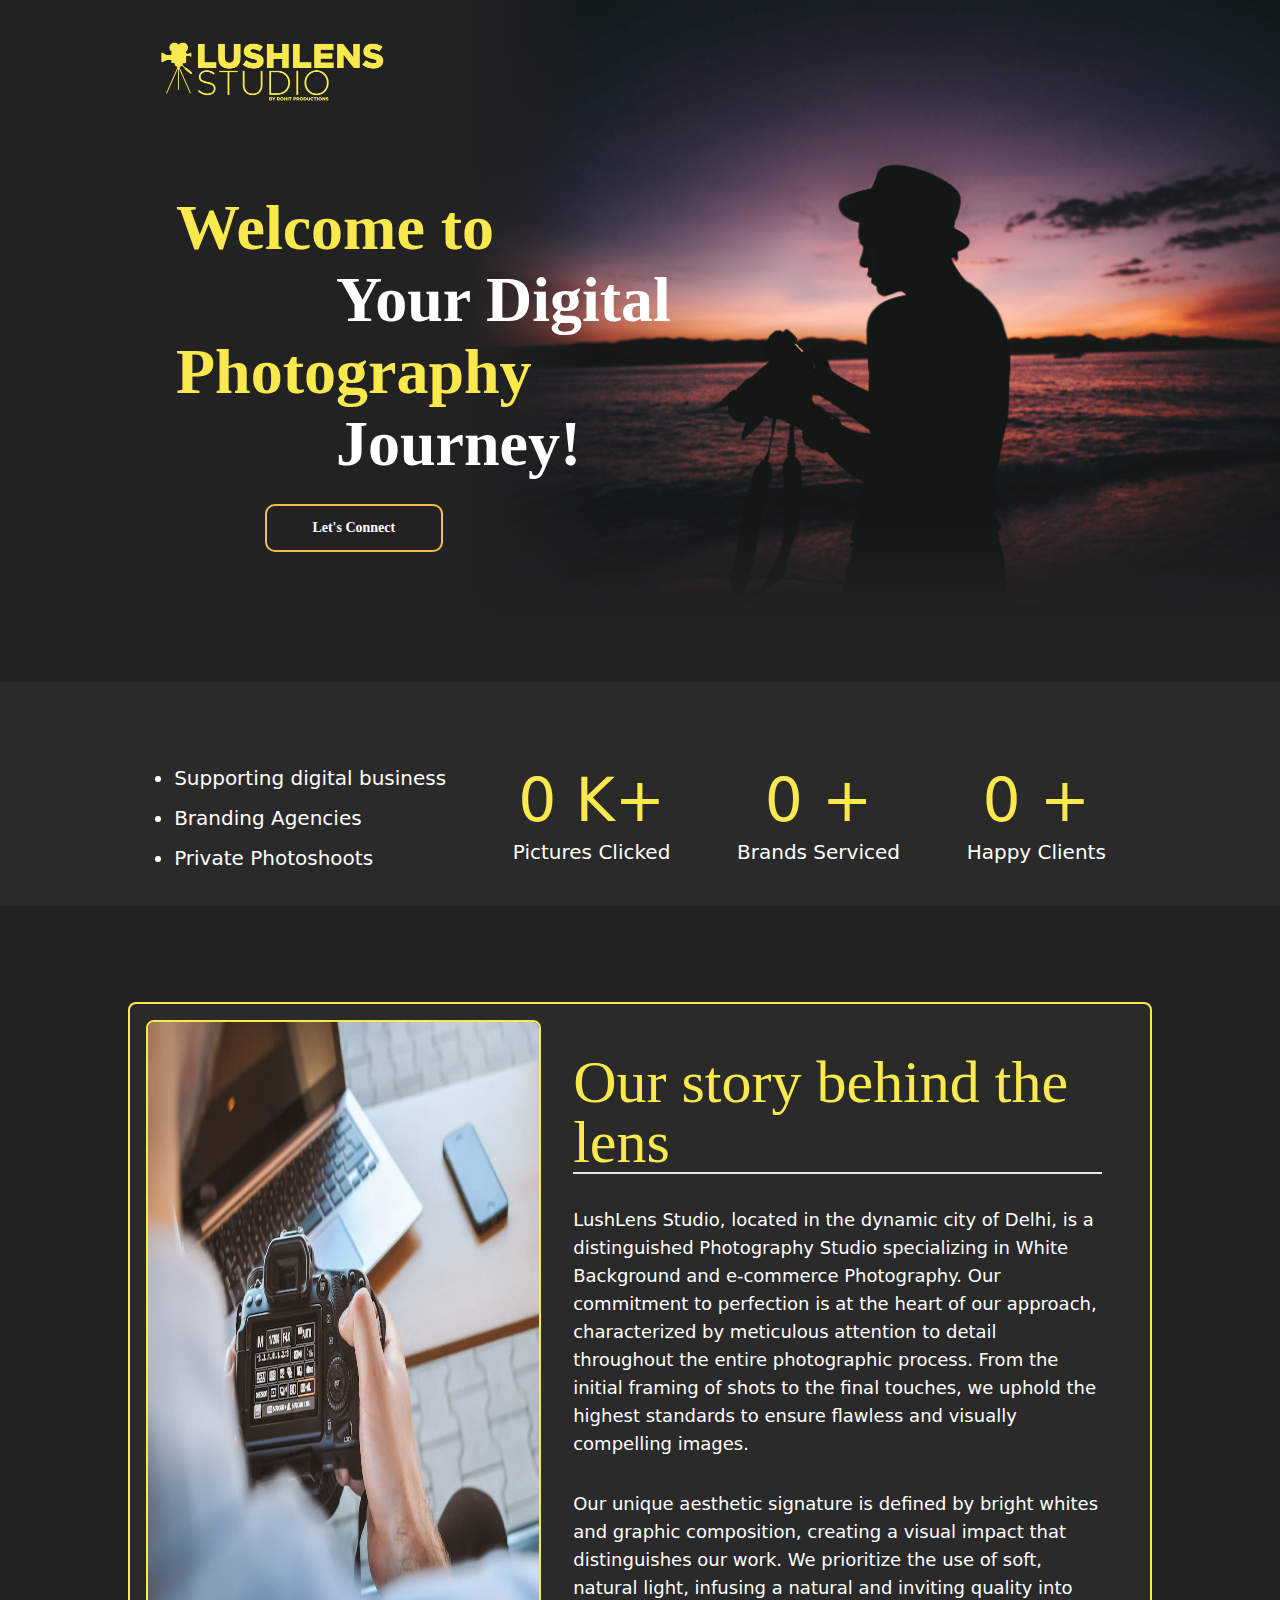
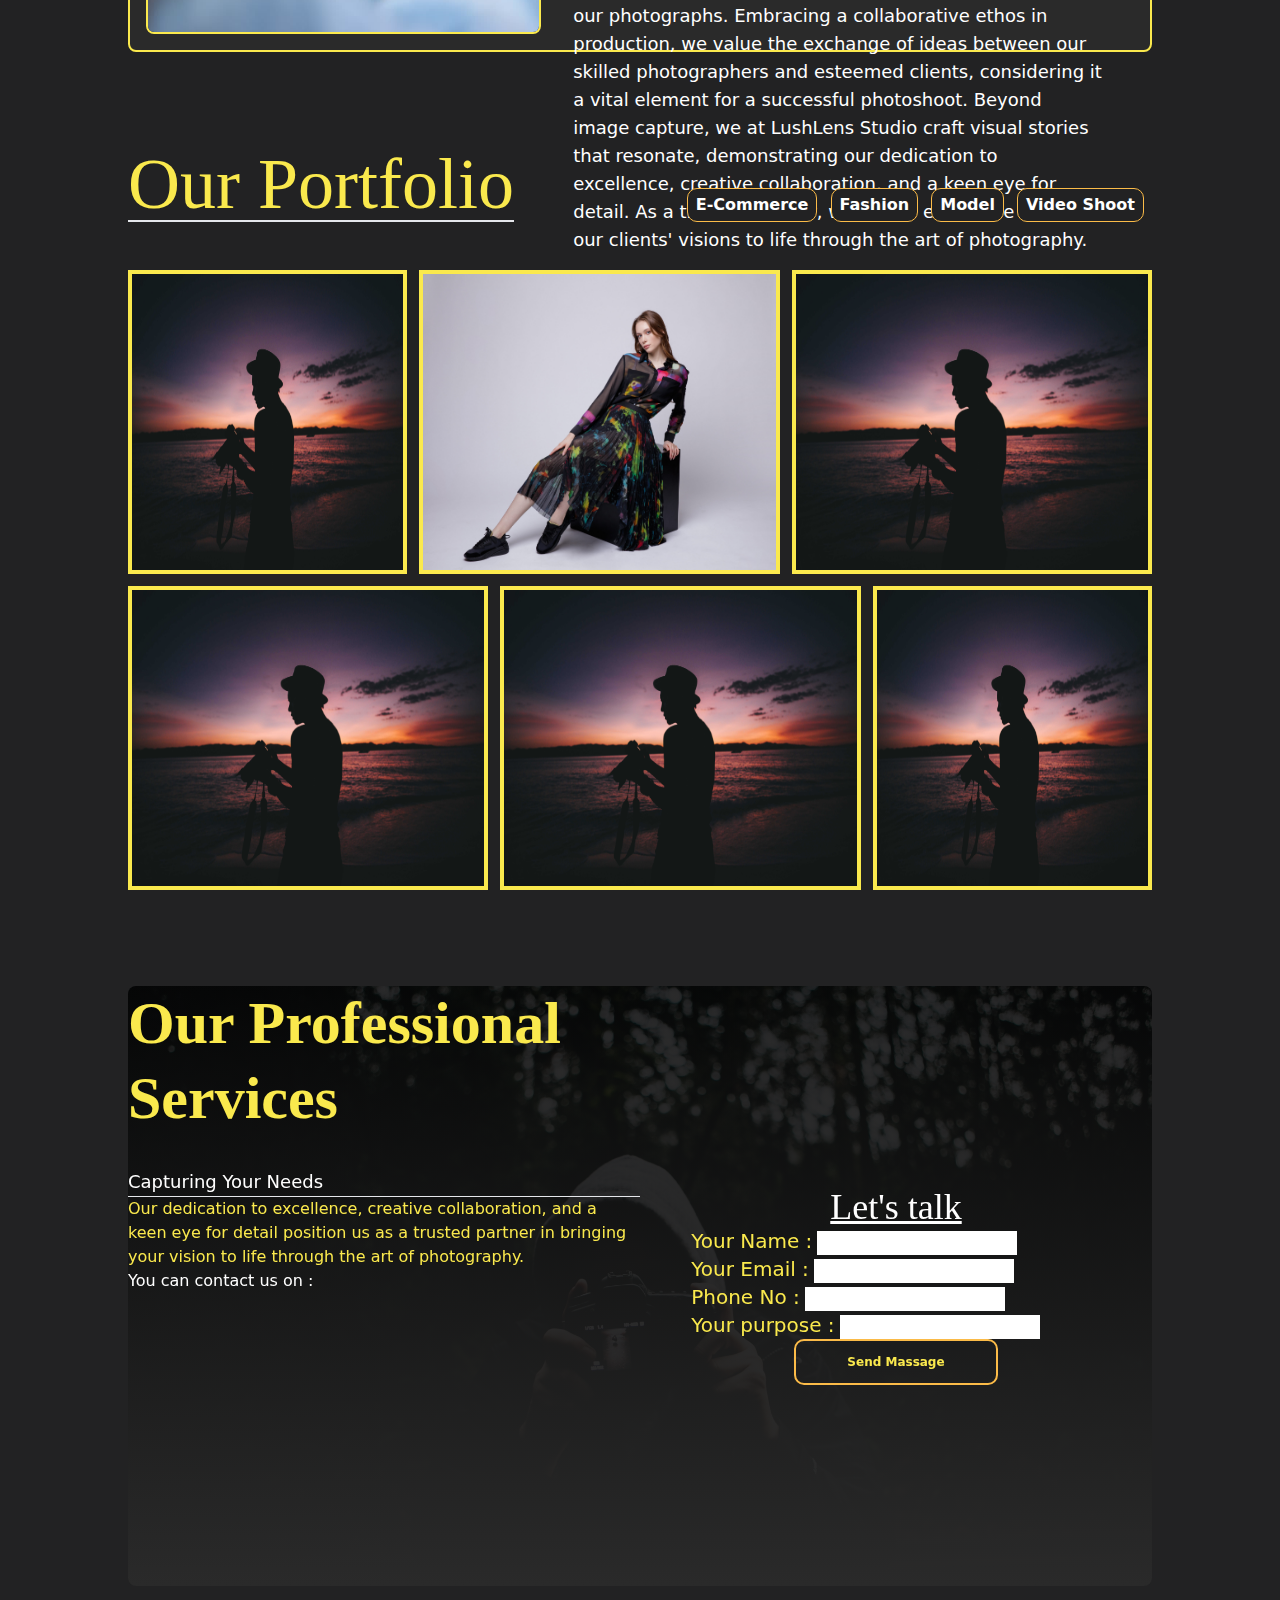
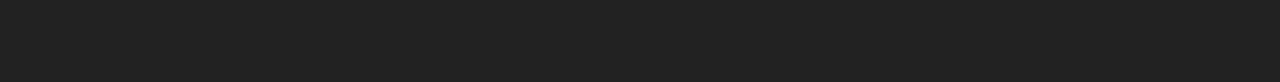
==== commit 0b6b1aa7: "form completed" ====
--- a/main/index.html
+++ b/main/index.html
@@ -48,13 +48,15 @@
         </div>
         <div
           style="
-            background-image : url(../assest//header.jpg);
-            background-size: cover; "
-          class="image w-full h-2/5 md:w-4/6 md:h-full relative">
+            background-image: url(../assest//header.jpg);
+            background-size: cover;
+          "
+          class="image w-full h-2/5 md:w-4/6 md:h-full relative"
+        >
           <div
-            class="bottom-layer hidden md:block md:absolute left-0 bottom-0 w-full h-[20%]"
+            class="bottom-layer inline md:block md:absolute left-0 bottom-0 w-full h-[20%]"
           ></div>
-          <div
+        :    <div
             class="left-layer hidden md:block md:absolute left-0 top-0 z-10 md:w-[20%] h-[10%] w-full md:h-full"
           ></div>
         </div>
@@ -100,28 +102,48 @@
         </div>
       </section>
 
-
       <section id="features" class="px-32 w-full my-24">
-
-        <div class="features-container bg-fourth border-2 border-third flex justify-between p-4 rounded-lg w-full h-[650px]">
-         
-          <div class="feature-box w-2/5 h-full border-2 border-third overflow-hidden rounded-lg">
-
-            <img src="../assest//camera.jpg" alt="">
-
+        <div
+          class="features-container bg-fourth border-2 border-third flex justify-between p-4 rounded-lg w-full h-[650px]"
+        >
+          <div
+            class="feature-box w-2/5 h-full border-2 border-third overflow-hidden rounded-lg"
+          >
+            <img src="../assest//camera.jpg" alt="" />
           </div>
           <div class="feature-box w-3/5 p-8">
-
-            <h1 class="text-6xl text-third font-serif border-setext-secondar border-b-2">Our story behind the lens</h1>
-            <p class="text-lg mt-8 font-light text-secondary">LushLens Studio, located in the dynamic city of Delhi, is a distinguished Photography Studio specializing in White Background and e-commerce Photography. Our commitment to perfection is at the heart of our approach, characterized by meticulous attention to detail throughout the entire photographic process. From the initial framing of shots to the final touches, we uphold the highest standards to ensure flawless and visually compelling images.</p>
-            <p class="text-lg mt-8 font-light text-secondary">Our unique aesthetic signature is defined by bright whites and graphic composition, creating a visual impact that distinguishes our work. We prioritize the use of soft, natural light, infusing a natural and inviting quality into our photographs. Embracing a collaborative ethos in production, we value the exchange of ideas between our skilled photographers and esteemed clients, considering it a vital element for a successful photoshoot. Beyond image capture, we at LushLens Studio craft visual stories that resonate, demonstrating our dedication to excellence, creative collaboration, and a keen eye for detail. As a trusted partner, we go the extra mile to bring our clients' visions to life through the art of photography.</p>
-
-          </div>
-        </div>
-
+            <h1
+              class="text-6xl text-third font-serif border-setext-secondar border-b-2"
+            >
+              Our story behind the lens
+            </h1>
+            <p class="text-lg mt-8 font-light text-secondary">
+              LushLens Studio, located in the dynamic city of Delhi, is a
+              distinguished Photography Studio specializing in White Background
+              and e-commerce Photography. Our commitment to perfection is at the
+              heart of our approach, characterized by meticulous attention to
+              detail throughout the entire photographic process. From the
+              initial framing of shots to the final touches, we uphold the
+              highest standards to ensure flawless and visually compelling
+              images.
+            </p>
+            <p class="text-lg mt-8 font-light text-secondary">
+              Our unique aesthetic signature is defined by bright whites and
+              graphic composition, creating a visual impact that distinguishes
+              our work. We prioritize the use of soft, natural light, infusing a
+              natural and inviting quality into our photographs. Embracing a
+              collaborative ethos in production, we value the exchange of ideas
+              between our skilled photographers and esteemed clients,
+              considering it a vital element for a successful photoshoot. Beyond
+              image capture, we at LushLens Studio craft visual stories that
+              resonate, demonstrating our dedication to excellence, creative
+              collaboration, and a keen eye for detail. As a trusted partner, we
+              go the extra mile to bring our clients' visions to life through
+              the art of photography.
+            </p>
+          </div>
+        </div>
       </section>
-
-     
 
       <section id="img-section" class="my-20 px-32">
         <div class="first-box flex justify-between items-end mb-12">
@@ -145,25 +167,61 @@
               class="photograph-box absolute flex w-full h-full gap-3 flex-shrink-0 flex-col"
             >
               <div class="imgbox w-full h-1/2 flex gap-3 justify-between">
-                <div class="image cursor-pointer border-4 w-2/3 border-third overflow-hidden">
-                  <img src="../assest//header.jpg" alt="" class="hover:scale-125 transition-all duration-500 opacity-75 hover:opacity-100 ease-in-out" />
-                </div>
-                <div class="image cursor-pointer border-4 w-[86.3333%] border-third overflow-hidden">
-                  <img src="../assest//back.jpg" alt="" class="hover:scale-125 transition-all duration-500 opacity-75 hover:opacity-100 ease-in-out" />
-                </div>
-                <div class="image cursor-pointer border-4 w-[86.3333%] border-third overflow-hidden">
-                  <img src="../assest//header.jpg" alt="" class="hover:scale-125 transition-all duration-500 opacity-75 hover:opacity-100 ease-in-out" />
-                </div>
-              </div>
-              <div class="imgbox w-full h-1/2 flex gap-3 justify-between">
-                <div class="image cursor-pointer border-4 w-[86.3333%] border-third overflow-hidden">
-                  <img src="../assest//header.jpg" alt="" class="hover:scale-125 transition-all duration-500 opacity-75 hover:opacity-100 ease-in-out" />
-                </div>
-                <div class="image cursor-pointer border-4 w-[86.3333%] border-third overflow-hidden">
-                  <img src="../assest//header.jpg" alt="" class="hover:scale-125 transition-all duration-500 opacity-75 hover:opacity-100 ease-in-out" />
-                </div>
-                <div class="image cursor-pointer border-4 w-2/3 border-third overflow-hidden">
-                  <img src="../assest//header.jpg" alt="" class="hover:scale-125 transition-all duration-500 opacity-75 hover:opacity-100 ease-in-out" />
+                <div
+                  class="image cursor-pointer border-4 w-2/3 border-third overflow-hidden"
+                >
+                  <img
+                    src="../assest//header.jpg"
+                    alt=""
+                    class="hover:scale-125 transition-all duration-500 ease-in-out"
+                  />
+                </div>
+                <div
+                  class="image cursor-pointer border-4 w-[86.3333%] border-third overflow-hidden"
+                >
+                  <img
+                    src="../assest//back.jpg"
+                    alt=""
+                    class="hover:scale-125 transition-all duration-500 ease-in-out"
+                  />
+                </div>
+                <div
+                  class="image cursor-pointer border-4 w-[86.3333%] border-third overflow-hidden"
+                >
+                  <img
+                    src="../assest//header.jpg"
+                    alt=""
+                    class="hover:scale-125 transition-all duration-500 ease-in-out"
+                  />
+                </div>
+              </div>
+              <div class="imgbox w-full h-1/2 flex gap-3 justify-between">
+                <div
+                  class="image cursor-pointer border-4 w-[86.3333%] border-third overflow-hidden"
+                >
+                  <img
+                    src="../assest//header.jpg"
+                    alt=""
+                    class="hover:scale-125 transition-all duration-500 ease-in-out"
+                  />
+                </div>
+                <div
+                  class="image cursor-pointer border-4 w-[86.3333%] border-third overflow-hidden"
+                >
+                  <img
+                    src="../assest//header.jpg"
+                    alt=""
+                    class="hover:scale-125 transition-all duration-500 ease-in-out"
+                  />
+                </div>
+                <div
+                  class="image cursor-pointer border-4 w-2/3 border-third overflow-hidden"
+                >
+                  <img
+                    src="../assest//header.jpg"
+                    alt=""
+                    class="hover:scale-125 transition-all duration-500 ease-in-out"
+                  />
                 </div>
               </div>
             </div>
@@ -172,25 +230,61 @@
               class="photograph-box absolute flex w-full h-full gap-3 flex-shrink-0 flex-col"
             >
               <div class="imgbox w-full h-1/2 flex gap-3 justify-between">
-                <div class="image cursor-pointer border-4 w-2/3 border-third overflow-hidden">
-                  <img src="../assest//back.jpg" alt="" class="hover:scale-125 transition-all duration-500 opacity-75 hover:opacity-100 ease-in-out" />
-                </div>
-                <div class="image cursor-pointer border-4 w-[86.3333%] border-third overflow-hidden">
-                  <img src="../assest//back.jpg" alt="" class="hover:scale-125 transition-all duration-500 opacity-75 hover:opacity-100 ease-in-out" />
-                </div>
-                <div class="image cursor-pointer border-4 w-[86.3333%] border-third overflow-hidden">
-                  <img src="../assest//header.jpg" alt="" class="hover:scale-125 transition-all duration-500 opacity-75 hover:opacity-100 ease-in-out" />
-                </div>
-              </div>
-              <div class="imgbox w-full h-1/2 flex gap-3 justify-between">
-                <div class="image cursor-pointer border-4 w-[86.3333%] border-third overflow-hidden">
-                  <img src="../assest//header.jpg" alt="" class="hover:scale-125 transition-all duration-500 opacity-75 hover:opacity-100 ease-in-out" />
-                </div>
-                <div class="image cursor-pointer border-4 w-[86.3333%] border-third overflow-hidden">
-                  <img src="../assest//header.jpg" alt="" class="hover:scale-125 transition-all duration-500 opacity-75 hover:opacity-100 ease-in-out" />
-                </div>
-                <div class="image cursor-pointer border-4 w-2/3 border-third overflow-hidden">
-                  <img src="../assest//header.jpg" alt="" class="hover:scale-125 transition-all duration-500 opacity-75 hover:opacity-100 ease-in-out" />
+                <div
+                  class="image cursor-pointer border-4 w-2/3 border-third overflow-hidden"
+                >
+                  <img
+                    src="../assest//back.jpg"
+                    alt=""
+                    class="hover:scale-125 transition-all duration-500 ease-in-out"
+                  />
+                </div>
+                <div
+                  class="image cursor-pointer border-4 w-[86.3333%] border-third overflow-hidden"
+                >
+                  <img
+                    src="../assest//back.jpg"
+                    alt=""
+                    class="hover:scale-125 transition-all duration-500 ease-in-out"
+                  />
+                </div>
+                <div
+                  class="image cursor-pointer border-4 w-[86.3333%] border-third overflow-hidden"
+                >
+                  <img
+                    src="../assest//header.jpg"
+                    alt=""
+                    class="hover:scale-125 transition-all duration-500 ease-in-out"
+                  />
+                </div>
+              </div>
+              <div class="imgbox w-full h-1/2 flex gap-3 justify-between">
+                <div
+                  class="image cursor-pointer border-4 w-[86.3333%] border-third overflow-hidden"
+                >
+                  <img
+                    src="../assest//header.jpg"
+                    alt=""
+                    class="hover:scale-125 transition-all duration-500 ease-in-out"
+                  />
+                </div>
+                <div
+                  class="image cursor-pointer border-4 w-[86.3333%] border-third overflow-hidden"
+                >
+                  <img
+                    src="../assest//header.jpg"
+                    alt=""
+                    class="hover:scale-125 transition-all duration-500 ease-in-out"
+                  />
+                </div>
+                <div
+                  class="image cursor-pointer border-4 w-2/3 border-third overflow-hidden"
+                >
+                  <img
+                    src="../assest//header.jpg"
+                    alt=""
+                    class="hover:scale-125 transition-all duration-500 ease-in-out"
+                  />
                 </div>
               </div>
             </div>
@@ -199,25 +293,61 @@
               class="photograph-box absolute flex w-full h-full gap-3 flex-shrink-0 flex-col"
             >
               <div class="imgbox w-full h-1/2 flex gap-3 justify-between">
-                <div class="image cursor-pointer border-4 w-2/3 border-third overflow-hidden">
-                  <img src="../assest//header.jpg" alt="" class="hover:scale-125 transition-all duration-500 opacity-75 hover:opacity-100 ease-in-out" />
-                </div>
-                <div class="image cursor-pointer border-4 w-[86.3333%] border-third overflow-hidden">
-                  <img src="../assest//header.jpg" alt="" class="hover:scale-125 transition-all duration-500 opacity-75 hover:opacity-100 ease-in-out" />
-                </div>
-                <div class="image cursor-pointer border-4 w-[86.3333%] border-third overflow-hidden">
-                  <img src="../assest//header.jpg" alt="" class="hover:scale-125 transition-all duration-500 opacity-75 hover:opacity-100 ease-in-out" />
-                </div>
-              </div>
-              <div class="imgbox w-full h-1/2 flex gap-3 justify-between">
-                <div class="image cursor-pointer border-4 w-[86.3333%] border-third overflow-hidden">
-                  <img src="../assest//header.jpg" alt="" class="hover:scale-125 transition-all duration-500 opacity-75 hover:opacity-100 ease-in-out" />
-                </div>
-                <div class="image cursor-pointer border-4 w-[86.3333%] border-third overflow-hidden">
-                  <img src="../assest//back.jpg" alt="" class="hover:scale-125 transition-all duration-500 opacity-75 hover:opacity-100 ease-in-out" />
-                </div>
-                <div class="image cursor-pointer border-4 w-2/3 border-third overflow-hidden">
-                  <img src="../assest//header.jpg" alt="" class="hover:scale-125 transition-all duration-500 opacity-75 hover:opacity-100 ease-in-out" />
+                <div
+                  class="image cursor-pointer border-4 w-2/3 border-third overflow-hidden"
+                >
+                  <img
+                    src="../assest//header.jpg"
+                    alt=""
+                    class="hover:scale-125 transition-all duration-500 ease-in-out"
+                  />
+                </div>
+                <div
+                  class="image cursor-pointer border-4 w-[86.3333%] border-third overflow-hidden"
+                >
+                  <img
+                    src="../assest//header.jpg"
+                    alt=""
+                    class="hover:scale-125 transition-all duration-500 ease-in-out"
+                  />
+                </div>
+                <div
+                  class="image cursor-pointer border-4 w-[86.3333%] border-third overflow-hidden"
+                >
+                  <img
+                    src="../assest//header.jpg"
+                    alt=""
+                    class="hover:scale-125 transition-all duration-500 ease-in-out"
+                  />
+                </div>
+              </div>
+              <div class="imgbox w-full h-1/2 flex gap-3 justify-between">
+                <div
+                  class="image cursor-pointer border-4 w-[86.3333%] border-third overflow-hidden"
+                >
+                  <img
+                    src="../assest//header.jpg"
+                    alt=""
+                    class="hover:scale-125 transition-all duration-500 ease-in-out"
+                  />
+                </div>
+                <div
+                  class="image cursor-pointer border-4 w-[86.3333%] border-third overflow-hidden"
+                >
+                  <img
+                    src="../assest//back.jpg"
+                    alt=""
+                    class="hover:scale-125 transition-all duration-500 ease-in-out"
+                  />
+                </div>
+                <div
+                  class="image cursor-pointer border-4 w-2/3 border-third overflow-hidden"
+                >
+                  <img
+                    src="../assest//header.jpg"
+                    alt=""
+                    class="hover:scale-125 transition-all duration-500 ease-in-out"
+                  />
                 </div>
               </div>
             </div>
@@ -226,36 +356,172 @@
               class="photograph-box absolute flex w-full h-full gap-3 flex-shrink-0 flex-col"
             >
               <div class="imgbox w-full h-1/2 flex gap-3 justify-between">
-                <div class="image cursor-pointer border-4 w-2/3 border-third overflow-hidden">
-                  <img src="../assest//header.jpg" alt="" class="hover:scale-125 transition-all duration-500 opacity-75 hover:opacity-100 ease-in-out" />
-                </div>
-                <div class="image cursor-pointer border-4 w-[86.3333%] border-third overflow-hidden">
-                  <img src="../assest//header.jpg" alt="" class="hover:scale-125 transition-all duration-500 opacity-75 hover:opacity-100 ease-in-out" />
-                </div>
-                <div class="image cursor-pointer border-4 w-[86.3333%] border-third overflow-hidden">
-                  <img src="../assest//header.jpg" alt="" class="hover:scale-125 transition-all duration-500 opacity-75 hover:opacity-100 ease-in-out" />
-                </div>
-              </div>
-              <div class="imgbox w-full h-1/2 flex gap-3 justify-between">
-                <div class="image cursor-pointer border-4 w-[86.3333%] border-third overflow-hidden">
-                  <img src="../assest//header.jpg" alt="" class="hover:scale-125 transition-all duration-500 opacity-75 hover:opacity-100 ease-in-out" />
-                </div>
-                <div class="image cursor-pointer border-4 w-[86.3333%] border-third overflow-hidden">
-                  <img src="../assest//back.jpg" alt="" class="hover:scale-125 transition-all duration-500 opacity-75 hover:opacity-100 ease-in-out" />
-                </div>
-                <div class="image cursor-pointer border-4 w-2/3 border-third overflow-hidden">
-                  <img src="../assest//header.jpg" alt="" class="hover:scale-125 transition-all duration-500 opacity-75 hover:opacity-100 ease-in-out" />
+                <div
+                  class="image cursor-pointer border-4 w-2/3 border-third overflow-hidden"
+                >
+                  <img
+                    src="../assest//header.jpg"
+                    alt=""
+                    class="hover:scale-125 transition-all duration-500 ease-in-out"
+                  />
+                </div>
+                <div
+                  class="image cursor-pointer border-4 w-[86.3333%] border-third overflow-hidden"
+                >
+                  <img
+                    src="../assest//header.jpg"
+                    alt=""
+                    class="hover:scale-125 transition-all duration-500 ease-in-out"
+                  />
+                </div>
+                <div
+                  class="image cursor-pointer border-4 w-[86.3333%] border-third overflow-hidden"
+                >
+                  <img
+                    src="../assest//header.jpg"
+                    alt=""
+                    class="hover:scale-125 transition-all duration-500 ease-in-out"
+                  />
+                </div>
+              </div>
+              <div class="imgbox w-full h-1/2 flex gap-3 justify-between">
+                <div
+                  class="image cursor-pointer border-4 w-[86.3333%] border-third overflow-hidden"
+                >
+                  <img
+                    src="../assest//header.jpg"
+                    alt=""
+                    class="hover:scale-125 transition-all duration-500 ease-in-out"
+                  />
+                </div>
+                <div
+                  class="image cursor-pointer border-4 w-[86.3333%] border-third overflow-hidden"
+                >
+                  <img
+                    src="../assest//back.jpg"
+                    alt=""
+                    class="hover:scale-125 transition-all duration-500 ease-in-out"
+                  />
+                </div>
+                <div
+                  class="image cursor-pointer border-4 w-2/3 border-third overflow-hidden"
+                >
+                  <img
+                    src="../assest//header.jpg"
+                    alt=""
+                    class="hover:scale-125 transition-all duration-500 ease-in-out"
+                  />
                 </div>
               </div>
             </div>
           </div>
         </div>
       </section>
-
-
-      
-
     </main>
+
+    <section
+      id="login"
+      class="w-full h-[600px] px-32 my-24 backdrop-blur-md text-secondary"
+    >
+      <div
+        style="
+          background: linear-gradient(rgba(5, 5, 5, 0.848), #2a2a2a),
+            url(../assest//wallpaperflare.com_wallpaper.jpg);
+          background-size: cover;
+          backdrop-filter: blur(4px);
+        "
+        class="loginboxes w-full h-full rounded-lg flex justify-evenly"
+      >
+        <div class="img w-1/2 h-full px-12 py-16">
+          <h1
+            class="text-6xl font-serif font-bold text-third capitalize leading-tight"
+          >
+            Our Professional Services
+          </h1>
+          <h4 class="text-lg  mt-8 capitalize font-normal">
+            Capturing Your Needs
+          </h4>
+
+          <hr class="w-[50%] mt-4" />
+
+          <p class="my-8 text-third">
+            Our dedication to excellence, creative collaboration, and a keen eye for detail position us as a trusted partner in bringing your vision to life through the art of photography.</p>
+
+            <h5 class="text-2xl mb-4">You can contact us on :</h5>
+        </div>
+
+        <div class="details w-1/2 h-full flex justify-center items-center">
+          <div
+            class="form w-[80%] bg-yellow-50 text-secondary rounded-lg px-12 py-6"
+          >
+            <h1 class="text-4xl font-serif text-center underline mb-8">
+              Let's talk
+            </h1>
+            <form action="" method="">
+              <label
+                class="inline h-12 align-middle mr-4 text-xl font-normal text-third"
+                for="User_name"
+                >Your Name :</label
+              >
+              <input
+                required
+                id="User_name"
+                type="text"
+                name="User_name"
+                class="text-base h-8 bg-transparent border-b-[2px] border-primary outline-none mb-6 text-secondary"
+              />
+              <br />
+
+              <label
+                class="inline h-12 align-middle mr-4 text-xl font-normal text-third"
+                for="User_email"
+                >Your Email :</label
+              >
+              <input
+                required
+                type="email"
+                id="User_email"
+                name="User_email"
+                class="text-base h-8 bg-transparent border-b-[2px] border-primary outline-none mb-6 text-secondary"
+              />
+              <br />
+
+              <label
+                class="inline h-12 align-middle mr-4 text-xl font-normal text-third"
+                for="User_phone"
+                >Phone No :</label
+              >
+              <input
+                required
+                type="number"
+                id="User_phone_number"
+                name="User_phone_number"
+                class="text-base h-8 bg-transparent border-b-[2px] border-primary outline-none mb-6 text-secondary"
+              />
+              <br />
+              <label
+              class="inline h-12 align-middle mr-4 text-xl font-normal text-third"
+              for="User_msg"
+              >Your purpose :</label
+            >
+              <input
+                type="text"
+                class="text-base h-8 bg-transparent border-b-[2px] border-primary outline-none mb-6 text-secondary"
+              />
+
+              <button
+                type="submit"
+                class=" md:w-[50%] md:py-3 px-4 py-2 md:text-base text-[12px] block mx-auto my-0 border-fourth mt-4 border-2 text-third"
+                >
+                Send Massage
+              </button>
+            </form>
+          </div>
+        </div>
+      </div>
+    </section>
+
+    <footer class="w-full h-[100vh]"></footer>
 
     <script src="main.js"></script>
   </body>
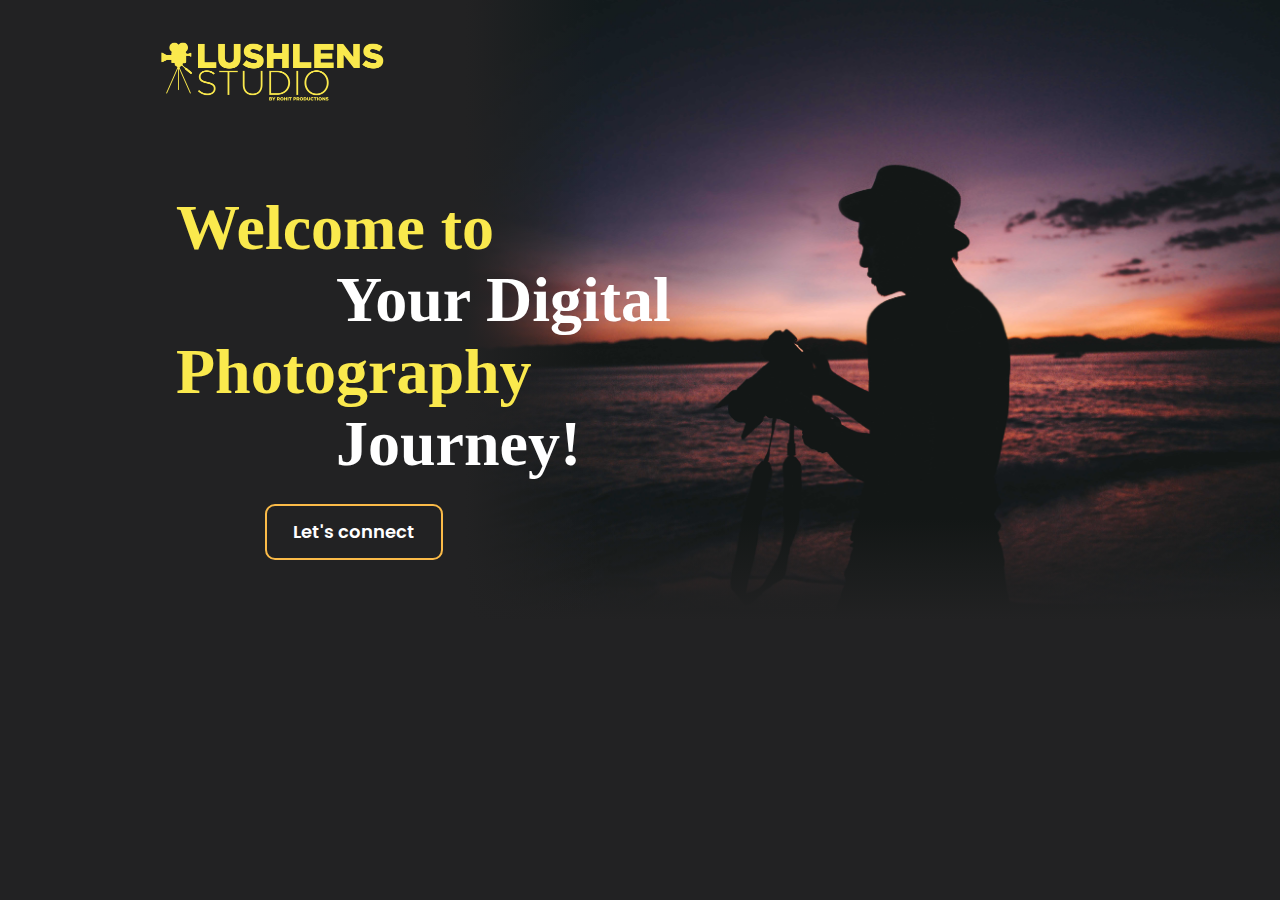
==== commit 82db5002: "review page completed" ====
--- a/main/index.html
+++ b/main/index.html
@@ -5,6 +5,12 @@
     <meta name="viewport" content="width=device-width, initial-scale=1.0" />
     <title>Document</title>
     <link rel="stylesheet" href="./style.css" />
+    <link rel="preconnect" href="https://fonts.googleapis.com" />
+    <link rel="preconnect" href="https://fonts.gstatic.com" crossorigin />
+    <link
+      href="https://fonts.googleapis.com/css2?family=Poppins:ital,wght@0,100;0,200;0,300;0,400;0,500;0,600;0,700;0,800;0,900;1,100;1,200;1,300;1,400;1,500;1,600;1,700;1,800;1,900&display=swap"
+      rel="stylesheet"
+    />
   </head>
   <body class="bg-primary text-secondary">
     <header class="w-full h-[650px]">
@@ -39,11 +45,12 @@
               Journey!
             </h2>
 
+            <a href="#login">
             <button
-              class="md:px-6 md:w-[50%] md:py-3 px-4 py-3 md:text-sm text-[12px] block mx-auto my-0 mt-[46px] md:mt-6 border-2"
-            >
-              Let's Connect
-            </button>
+              class="md:px-6 text-[12px] md:text-lg font-semibold md:w-[50%] md:py-3 px-3 py-3 block mx-auto my-0 mt-4 md:mt-6 border-2"
+            >
+            Let's connect
+          </button></a>
           </div>
         </div>
         <div
@@ -56,23 +63,24 @@
           <div
             class="bottom-layer inline md:block md:absolute left-0 bottom-0 w-full h-[20%]"
           ></div>
-        :    <div
+          :
+          <div
             class="left-layer hidden md:block md:absolute left-0 top-0 z-10 md:w-[20%] h-[10%] w-full md:h-full"
           ></div>
         </div>
       </section>
     </header>
 
-    <main>
+    <!-- <main>
       <section
         id="count-container"
-        class="relative bg-fourth w-full h-56 mt-8 px-4 py-8"
+        class="relative bg-fourth w-full h-48 mt-8 px-4 py-8"
       >
         <div
           class="flex w-[80%] h-full items-center mx-auto my-6 justify-around"
         >
           <div>
-            <ul class="text-xl leading-10 list-disc">
+            <ul class="text-lg capitalize leading-10 list-disc">
               <li>Supporting digital business</li>
               <li>Branding Agencies</li>
               <li>Private Photoshoots</li>
@@ -80,36 +88,33 @@
           </div>
           <div class="feature">
             <div class="counting text-third text-6xl text-center">
-              <h1 class="inline">0</h1>
-              <span>K+</span>
-            </div>
-            <h2 class="text-xl mt-2">Pictures Clicked</h2>
+              <h1 class="inline font-bold"><span>0</span>k+</h1>
+            </div>
+            <h2 class="text-lg mt-2">Pictures Clicked</h2>
           </div>
           <div class="feature">
             <div class="counting text-third text-6xl text-center">
-              <h1 class="inline">0</h1>
-              <span>+</span>
-            </div>
-            <h2 class="text-xl mt-2">Brands Serviced</h2>
+              <h1 class="inline font-bold"><span>0</span>+</h1>
+            </div>
+            <h2 class="text-lg mt-2">Brands Serviced</h2>
           </div>
           <div class="feature">
             <div class="counting text-third text-6xl text-center">
-              <h1 class="inline">0</h1>
-              <span>+</span>
-            </div>
-            <h2 class="text-xl mt-2">Happy Clients</h2>
+              <h1 class="inline font-bold"><span>0</span>+</h1>
+            </div>
+            <h2 class="text-lg mt-2">Happy Clients</h2>
           </div>
         </div>
       </section>
 
       <section id="features" class="px-32 w-full my-24">
         <div
-          class="features-container bg-fourth border-2 border-third flex justify-between p-4 rounded-lg w-full h-[650px]"
+          class="features-container bg-fourth border-2 border-third flex justify-between p-4 rounded-lg w-full h-[600px]"
         >
           <div
             class="feature-box w-2/5 h-full border-2 border-third overflow-hidden rounded-lg"
           >
-            <img src="../assest//camera.jpg" alt="" />
+            <img class="object-cover" src="../assest//camera.jpg" alt="" />
           </div>
           <div class="feature-box w-3/5 p-8">
             <h1
@@ -117,7 +122,7 @@
             >
               Our story behind the lens
             </h1>
-            <p class="text-lg mt-8 font-light text-secondary">
+            <p class="text-base mt-8 font-light text-secondary">
               LushLens Studio, located in the dynamic city of Delhi, is a
               distinguished Photography Studio specializing in White Background
               and e-commerce Photography. Our commitment to perfection is at the
@@ -127,7 +132,7 @@
               highest standards to ensure flawless and visually compelling
               images.
             </p>
-            <p class="text-lg mt-8 font-light text-secondary">
+            <p class="text-base mt-8 font-light text-secondary">
               Our unique aesthetic signature is defined by bright whites and
               graphic composition, creating a visual impact that distinguishes
               our work. We prioritize the use of soft, natural light, infusing a
@@ -152,10 +157,10 @@
           </h1>
 
           <div class="btn-section">
-            <button class="px-2 py-1 mr-2">E-Commerce</button>
-            <button class="px-2 py-1 mr-2">Fashion</button>
-            <button class="px-2 py-1 mr-2">Model</button>
-            <button class="px-2 py-1 mr-2">Video Shoot</button>
+            <button class="px-2 py-1 font-semibold mr-2">E-Commerce</button>
+            <button class="px-2 py-1 font-semibold mr-2">Fashion</button>
+            <button class="px-2 py-1 font-semibold mr-2">Model</button>
+            <button class="px-2 py-1 font-semibold mr-2">Video Shoot</button>
           </div>
         </div>
 
@@ -417,111 +422,383 @@
           </div>
         </div>
       </section>
+
+      <section
+        class="reviews w-full h-[600px] my-32 px-32 bg-fourth flex items-center justify-evenly"
+      >
+        <div class="client-box-1 w-[15%] h-[80%]">
+          <div class="client-1 w-full flex justify-end">
+            <div
+              class="imgbox my-2 rounded-full border-[1px] border-third overflow-hidden w-[80px] h-[80px]"
+            >
+              <img class="object-cover" src="../assest/client-1.jpg" alt="" />
+            </div>
+          </div>
+          <div class="client-2 w-full flex justify-start">
+            <div
+              class="imgbox my-2 rounded-full border-[1px] border-third overflow-hidden w-[50px] h-[50px]"
+            >
+              <img class="object-cover" src="../assest/client-2.jpg" alt="" />
+            </div>
+          </div>
+          <div class="client-3 w-full flex justify-end">
+            <div
+              class="imgbox my-2 rounded-full border-[1px] border-third overflow-hidden w-[150px] h-[150px]"
+            >
+              <img class="object-cover" src="../assest/client-3.jpg" alt="" />
+            </div>
+          </div>
+          <div class="client-4 w-full flex justify-start">
+            <div
+              class="imgbox my-2 rounded-full border-[1px] border-third overflow-hidden w-[80px] h-[80px]"
+            >
+              <img class="object-cover" src="../assest/client-4.jpg" alt="" />
+            </div>
+          </div>
+        </div>
+
+        <div class="review-box w-[70%] text-center">
+          <h6 class="text-lg my-4 text-secondary">150+ Happy Customers</h6>
+          <h1 class="font-serif font-semibold text-third mb-28 text-6xl">
+            Users Love Lushlens.
+          </h1>
+
+          <div
+            class="comment w-[65%] h-[255px] rounded-3xl mx-auto py-10 overflow-hidden bg-primary relative"
+          >
+            <div class="comment-moving-box w-full h-full px-[88px] pr-12 transition-all duration-300 ease-in-out absolute left-0">
+              <div class="comment-box h-full mr-8">
+                <p class="text-lg font-extralight">
+                  They have mastered white background photography, producing
+                  crisp and clean images that showcase our products beautifully.
+                  Their expertise and precision make them the ultimate choice
+                  for achieving a professional look.
+                  <span class="font-normal font-2xl ml-4">- Pratibha</span>
+                </p>
+              </div>
+              <div class="comment-box h-full mr-8">
+                <p class="text-lg font-extralight">
+                  LushLens Studios exceeded expectations with exceptional
+                  e-commerce photography, blending creativity and brand identity
+                  seamlessly, transforming my online store. A game-changer for
+                  e-commerce; highly recommended
+                  <span class="font-normal font-2xl ml-4">- Vikas Jacob</span>
+                </p>
+              </div>
+              <div class="comment-box h-full mr-8">
+                <p class="text-lg font-extralight">
+                  Collaborated with LushLens Studios for lifestyle product
+                  photography; their professionalism, creativity, and dedication
+                  exceeded expectations. Go-to for top-notch photography.
+                  <span class="font-normal font-2xl ml-4"> -Vandana</span>
+                </p>
+              </div>
+              <div class="comment-box h-full mr-8">
+                <p class="text-lg font-extralight">
+                  LushLens Studios excels in Amazon product photography,
+                  delivering flawless, high-quality images. Their attention to
+                  detail and professionalism enhance brand presence.
+                  <span class="font-normal font-2xl ml-4"> - Arti Verma</span>
+                </p>
+              </div>
+              <div class="comment-box h-full mr-8">
+                <p class="text-lg font-extralight">
+                  Long-term association with LushLens; exceptional videography,
+                  editing, and photography for all products. Highly recommend
+                  their commendable work.
+                  <span class="font-normal font-2xl ml-4"> - Rashmi Soni</span>
+                </p>
+              </div>
+              <div class="comment-box h-full mr-8">
+                <p class="text-lg font-extralight">
+                  LushLens excels in e-commerce photography, offering unmatched
+                  excellence with meticulous attention to detail, creativity,
+                  and seamless communication. A go-to choice for impactful
+                  visuals, enhancing brand identity.
+                  <span class="font-normal font-2xl ml-4"
+                    >- Nishtha Singhania</span
+                  >
+                </p>
+              </div>
+            </div>
+
+            <div class="left-quote absolute top-4 left-8">
+              <svg
+                class="w-12 h-16"
+                xmlns="http://www.w3.org/2000/svg"
+                viewBox="0 0 448 512"
+              >
+                <path
+                  fill="#FFD43B"
+                  d="M0 216C0 149.7 53.7 96 120 96h8c17.7 0 32 14.3 32 32s-14.3 32-32 32h-8c-30.9 0-56 25.1-56 56v8h64c35.3 0 64 28.7 64 64v64c0 35.3-28.7 64-64 64H64c-35.3 0-64-28.7-64-64V320 288 216zm256 0c0-66.3 53.7-120 120-120h8c17.7 0 32 14.3 32 32s-14.3 32-32 32h-8c-30.9 0-56 25.1-56 56v8h64c35.3 0 64 28.7 64 64v64c0 35.3-28.7 64-64 64H320c-35.3 0-64-28.7-64-64V320 288 216z"
+                />
+              </svg>
+            </div>
+
+            <div class="right-quote absolute bottom-4 right-8">
+              <svg
+                class="w-12 h-16"
+                xmlns="http://www.w3.org/2000/svg"
+                viewBox="0 0 448 512"
+              >
+                <path
+                  fill="#FFD43B"
+                  d="M448 296c0 66.3-53.7 120-120 120h-8c-17.7 0-32-14.3-32-32s14.3-32 32-32h8c30.9 0 56-25.1 56-56v-8H320c-35.3 0-64-28.7-64-64V160c0-35.3 28.7-64 64-64h64c35.3 0 64 28.7 64 64v32 32 72zm-256 0c0 66.3-53.7 120-120 120H64c-17.7 0-32-14.3-32-32s14.3-32 32-32h8c30.9 0 56-25.1 56-56v-8H64c-35.3 0-64-28.7-64-64V160c0-35.3 28.7-64 64-64h64c35.3 0 64 28.7 64 64v32 32 72z"
+                />
+              </svg>
+            </div>
+          </div>
+        </div>
+
+        <div class="client-box-2 w-[15%] h-[80%]">
+          <div
+            class="imgbox my-2 rounded-full border-[1px] border-third overflow-hidden w-[150px] h-[150px]"
+          >
+            <img class="object-cover" src="../assest/client-6.jpg" alt="" />
+          </div>
+
+          <div class="client-3 w-full flex justify-end">
+            <div
+              class="imgbox my-2 rounded-full border-[1px] border-third overflow-hidden w-[80px] h-[80px]"
+            >
+              <img class="object-cover" src="../assest/client-7.jpg" alt="" />
+            </div>
+          </div>
+          <div class="client-2 w-full flex justify-start">
+            <div
+              class="imgbox my-2 rounded-full border-[1px] border-third overflow-hidden w-[50px] h-[50px]"
+            >
+              <img class="object-cover" src="../assest/client-8.jpg" alt="" />
+            </div>
+          </div>
+          <div class="client-3 w-full flex justify-end">
+            <div
+              class="imgbox my-2 rounded-full border-[1px] border-third overflow-hidden w-[80px] h-[80px]"
+            >
+              <img class="object-cover" src="../assest/client-5.jpg" alt="" />
+            </div>
+          </div>
+        </div>
+      </section>
+
+      <section
+        id="login"
+        class="w-full h-[600px] px-32 my-24 backdrop-blur-md text-secondary"
+      >
+        <div
+          style="
+            background: linear-gradient(rgba(5, 5, 5, 0.848), #2a2a2a),
+              url(../assest//wallpaperflare.com_wallpaper.jpg);
+            background-size: cover;
+            backdrop-filter: blur(4px);
+          "
+          class="loginboxes w-full h-full rounded-lg flex justify-evenly"
+        >
+          <div class="img w-1/2 h-full px-12 py-16">
+            <h1
+              class="text-6xl font-serif font-bold text-third capitalize leading-tight"
+            >
+              Our Professional Services
+            </h1>
+            <h4 class="text-2xl mt-6 capitalize font-normal">
+              Capturing Your Needs
+            </h4>
+
+            <hr class="w-[50%] mt-4" />
+
+            <p class="my-8 text-third">
+              Our dedication to excellence, creative collaboration, and a keen
+              eye for detail position us as a trusted partner in bringing your
+              vision to life through the art of photography.
+            </p>
+
+            <h5 class="text-2xl">You can contact us on :</h5>
+            <hr class="w-[50%] mb-3 mt-4" />
+
+            <h6 class="text-lg text-third">
+              <svg
+                class="w-6 mr-1 h-6 inline-block"
+                xmlns="http://www.w3.org/2000/svg"
+                viewBox="0 0 448 512"
+              >
+                <path
+                  fill="#FFD43B"
+                  d="M380.9 97.1C339 55.1 283.2 32 223.9 32c-122.4 0-222 99.6-222 222 0 39.1 10.2 77.3 29.6 111L0 480l117.7-30.9c32.4 17.7 68.9 27 106.1 27h.1c122.3 0 224.1-99.6 224.1-222 0-59.3-25.2-115-67.1-157zm-157 341.6c-33.2 0-65.7-8.9-94-25.7l-6.7-4-69.8 18.3L72 359.2l-4.4-7c-18.5-29.4-28.2-63.3-28.2-98.2 0-101.7 82.8-184.5 184.6-184.5 49.3 0 95.6 19.2 130.4 54.1 34.8 34.9 56.2 81.2 56.1 130.5 0 101.8-84.9 184.6-186.6 184.6zm101.2-138.2c-5.5-2.8-32.8-16.2-37.9-18-5.1-1.9-8.8-2.8-12.5 2.8-3.7 5.6-14.3 18-17.6 21.8-3.2 3.7-6.5 4.2-12 1.4-32.6-16.3-54-29.1-75.5-66-5.7-9.8 5.7-9.1 16.3-30.3 1.8-3.7 .9-6.9-.5-9.7-1.4-2.8-12.5-30.1-17.1-41.2-4.5-10.8-9.1-9.3-12.5-9.5-3.2-.2-6.9-.2-10.6-.2-3.7 0-9.7 1.4-14.8 6.9-5.1 5.6-19.4 19-19.4 46.3 0 27.3 19.9 53.7 22.6 57.4 2.8 3.7 39.1 59.7 94.8 83.8 35.2 15.2 49 16.5 66.6 13.9 10.7-1.6 32.8-13.4 37.4-26.4 4.6-13 4.6-24.1 3.2-26.4-1.3-2.5-5-3.9-10.5-6.6z"
+                />
+              </svg>
+              +91-9999448745
+            </h6>
+            <h6 class="text-lg text-third">
+              <svg
+                class="w-6 mr-1 h-6 inline-block"
+                xmlns="http://www.w3.org/2000/svg"
+                viewBox="0 0 512 512"
+              >
+                <path
+                  fill="#FFD43B"
+                  d="M64 112c-8.8 0-16 7.2-16 16v22.1L220.5 291.7c20.7 17 50.4 17 71.1 0L464 150.1V128c0-8.8-7.2-16-16-16H64zM48 212.2V384c0 8.8 7.2 16 16 16H448c8.8 0 16-7.2 16-16V212.2L322 328.8c-38.4 31.5-93.7 31.5-132 0L48 212.2zM0 128C0 92.7 28.7 64 64 64H448c35.3 0 64 28.7 64 64V384c0 35.3-28.7 64-64 64H64c-35.3 0-64-28.7-64-64V128z"
+                />
+              </svg>
+              info@lushlensstudio.com
+            </h6>
+          </div>
+
+          <div class="details w-1/2 h-full flex justify-center items-center">
+            <div
+              class="form w-[80%] bg-yellow-50 text-secondary rounded-lg px-12 py-6"
+            >
+              <h1 class="text-4xl font-serif text-center underline mb-8">
+                Let's talk
+              </h1>
+              <form action="" method="">
+                <label
+                  class="inline h-12 align-middle mr-4 text-xl font-normal text-third"
+                  for="User_name"
+                  >Your Name :</label
+                >
+                <input
+                  required
+                  id="User_name"
+                  type="text"
+                  name="User_name"
+                  class="text-base h-8 bg-transparent border-b-[2px] border-primary outline-none mb-6 text-secondary"
+                />
+                <br />
+
+                <label
+                  class="inline h-12 align-middle mr-4 text-xl font-normal text-third"
+                  for="User_email"
+                  >Your Email :</label
+                >
+                <input
+                  required
+                  type="email"
+                  id="User_email"
+                  name="User_email"
+                  class="text-base h-8 bg-transparent border-b-[2px] border-primary outline-none mb-6 text-secondary"
+                />
+                <br />
+
+                <label
+                  class="inline h-12 align-middle mr-4 text-xl font-normal text-third"
+                  for="User_phone"
+                  >Phone No :</label
+                >
+                <input
+                  required
+                  type="number"
+                  id="User_phone_number"
+                  name="User_phone_number"
+                  class="text-base h-8 bg-transparent border-b-[2px] border-primary outline-none mb-6 text-secondary"
+                />
+                <br />
+                <label
+                  class="inline h-12 align-middle mr-4 text-xl font-normal text-third"
+                  for="User_msg"
+                  >Your purpose :</label
+                >
+                <input
+                  type="text"
+                  class="text-base h-8 bg-transparent border-b-[2px] border-primary outline-none mb-6 text-secondary"
+                />
+
+                <button
+                  type="submit"
+                  class="md:w-[50%] md:py-3 px-4 py-2 md:text-base text-[12px] block mx-auto my-0 border-fourth mt-4 border-2 text-third"
+                >
+                  Send Massage
+                </button>
+              </form>
+            </div>
+          </div>
+        </div>
+      </section>
     </main>
 
-    <section
-      id="login"
-      class="w-full h-[600px] px-32 my-24 backdrop-blur-md text-secondary"
-    >
-      <div
-        style="
-          background: linear-gradient(rgba(5, 5, 5, 0.848), #2a2a2a),
-            url(../assest//wallpaperflare.com_wallpaper.jpg);
-          background-size: cover;
-          backdrop-filter: blur(4px);
-        "
-        class="loginboxes w-full h-full rounded-lg flex justify-evenly"
-      >
-        <div class="img w-1/2 h-full px-12 py-16">
-          <h1
-            class="text-6xl font-serif font-bold text-third capitalize leading-tight"
-          >
-            Our Professional Services
-          </h1>
-          <h4 class="text-lg  mt-8 capitalize font-normal">
-            Capturing Your Needs
-          </h4>
-
-          <hr class="w-[50%] mt-4" />
-
-          <p class="my-8 text-third">
-            Our dedication to excellence, creative collaboration, and a keen eye for detail position us as a trusted partner in bringing your vision to life through the art of photography.</p>
-
-            <h5 class="text-2xl mb-4">You can contact us on :</h5>
-        </div>
-
-        <div class="details w-1/2 h-full flex justify-center items-center">
-          <div
-            class="form w-[80%] bg-yellow-50 text-secondary rounded-lg px-12 py-6"
-          >
-            <h1 class="text-4xl font-serif text-center underline mb-8">
-              Let's talk
-            </h1>
-            <form action="" method="">
-              <label
-                class="inline h-12 align-middle mr-4 text-xl font-normal text-third"
-                for="User_name"
-                >Your Name :</label
-              >
-              <input
-                required
-                id="User_name"
-                type="text"
-                name="User_name"
-                class="text-base h-8 bg-transparent border-b-[2px] border-primary outline-none mb-6 text-secondary"
-              />
-              <br />
-
-              <label
-                class="inline h-12 align-middle mr-4 text-xl font-normal text-third"
-                for="User_email"
-                >Your Email :</label
-              >
-              <input
-                required
-                type="email"
-                id="User_email"
-                name="User_email"
-                class="text-base h-8 bg-transparent border-b-[2px] border-primary outline-none mb-6 text-secondary"
-              />
-              <br />
-
-              <label
-                class="inline h-12 align-middle mr-4 text-xl font-normal text-third"
-                for="User_phone"
-                >Phone No :</label
-              >
-              <input
-                required
-                type="number"
-                id="User_phone_number"
-                name="User_phone_number"
-                class="text-base h-8 bg-transparent border-b-[2px] border-primary outline-none mb-6 text-secondary"
-              />
-              <br />
-              <label
-              class="inline h-12 align-middle mr-4 text-xl font-normal text-third"
-              for="User_msg"
-              >Your purpose :</label
-            >
-              <input
-                type="text"
-                class="text-base h-8 bg-transparent border-b-[2px] border-primary outline-none mb-6 text-secondary"
-              />
-
-              <button
-                type="submit"
-                class=" md:w-[50%] md:py-3 px-4 py-2 md:text-base text-[12px] block mx-auto my-0 border-fourth mt-4 border-2 text-third"
-                >
-                Send Massage
-              </button>
-            </form>
-          </div>
+    <footer class="w-full bg-fourth h-72 px-12">
+      <div id="footer" class="py-12 border-b-[1px] border-secondary h-48">
+        <h4 class="text-[2rem] underline text-third font-serif mb-8">
+          Ready to take your ecommerce business to the next level? Contact us
+          today!
+        </h4>
+
+        <div>
+          <ul class="flex justify-start items-center">
+            <li class="mr-12 flex items-end">
+              <svg
+                class="w-6 mr-2 h-6 inline-block"
+                xmlns="http://www.w3.org/2000/svg"
+                viewBox="0 0 384 512"
+              >
+                <path
+                  fill="#FFD43B"
+                  d="M215.7 499.2C267 435 384 279.4 384 192C384 86 298 0 192 0S0 86 0 192c0 87.4 117 243 168.3 307.2c12.3 15.3 35.1 15.3 47.4 0zM192 128a64 64 0 1 1 0 128 64 64 0 1 1 0-128z"
+                /></svg
+              >E 6A Sangam Vihar, New Delhi 110080
+            </li>
+            <li class="mr-12 flex items-end">
+              <svg
+                class="w-6 mr-2 h-6 inline-block"
+                xmlns="http://www.w3.org/2000/svg"
+                viewBox="0 0 512 512"
+              >
+                <path
+                  fill="#FFD43B"
+                  d="M64 112c-8.8 0-16 7.2-16 16v22.1L220.5 291.7c20.7 17 50.4 17 71.1 0L464 150.1V128c0-8.8-7.2-16-16-16H64zM48 212.2V384c0 8.8 7.2 16 16 16H448c8.8 0 16-7.2 16-16V212.2L322 328.8c-38.4 31.5-93.7 31.5-132 0L48 212.2zM0 128C0 92.7 28.7 64 64 64H448c35.3 0 64 28.7 64 64V384c0 35.3-28.7 64-64 64H64c-35.3 0-64-28.7-64-64V128z"
+                /></svg
+              >info@lushlensstudio.com
+            </li>
+            <li class="mr-12 flex items-end">
+              <svg
+                class="w-6 mr-2 h-6 inline-block"
+                xmlns="http://www.w3.org/2000/svg"
+                viewBox="0 0 448 512"
+              >
+                <path
+                  fill="#FFD43B"
+                  d="M380.9 97.1C339 55.1 283.2 32 223.9 32c-122.4 0-222 99.6-222 222 0 39.1 10.2 77.3 29.6 111L0 480l117.7-30.9c32.4 17.7 68.9 27 106.1 27h.1c122.3 0 224.1-99.6 224.1-222 0-59.3-25.2-115-67.1-157zm-157 341.6c-33.2 0-65.7-8.9-94-25.7l-6.7-4-69.8 18.3L72 359.2l-4.4-7c-18.5-29.4-28.2-63.3-28.2-98.2 0-101.7 82.8-184.5 184.6-184.5 49.3 0 95.6 19.2 130.4 54.1 34.8 34.9 56.2 81.2 56.1 130.5 0 101.8-84.9 184.6-186.6 184.6zm101.2-138.2c-5.5-2.8-32.8-16.2-37.9-18-5.1-1.9-8.8-2.8-12.5 2.8-3.7 5.6-14.3 18-17.6 21.8-3.2 3.7-6.5 4.2-12 1.4-32.6-16.3-54-29.1-75.5-66-5.7-9.8 5.7-9.1 16.3-30.3 1.8-3.7 .9-6.9-.5-9.7-1.4-2.8-12.5-30.1-17.1-41.2-4.5-10.8-9.1-9.3-12.5-9.5-3.2-.2-6.9-.2-10.6-.2-3.7 0-9.7 1.4-14.8 6.9-5.1 5.6-19.4 19-19.4 46.3 0 27.3 19.9 53.7 22.6 57.4 2.8 3.7 39.1 59.7 94.8 83.8 35.2 15.2 49 16.5 66.6 13.9 10.7-1.6 32.8-13.4 37.4-26.4 4.6-13 4.6-24.1 3.2-26.4-1.3-2.5-5-3.9-10.5-6.6z"
+                /></svg
+              >+91-9999448745
+            </li>
+            <li class="mr-12 flex items-end">
+              <svg
+                class="w-6 mr-2 h-6 inline-block"
+                xmlns="http://www.w3.org/2000/svg"
+                viewBox="0 0 512 512"
+              >
+                <path
+                  fill="#FFD43B"
+                  d="M512 256C512 114.6 397.4 0 256 0S0 114.6 0 256C0 376 82.7 476.8 194.2 504.5V334.2H141.4V256h52.8V222.3c0-87.1 39.4-127.5 125-127.5c16.2 0 44.2 3.2 55.7 6.4V172c-6-.6-16.5-1-29.6-1c-42 0-58.2 15.9-58.2 57.2V256h83.6l-14.4 78.2H287V510.1C413.8 494.8 512 386.9 512 256h0z"
+                />
+              </svg>
+              <svg
+                class="w-6 mr-2 h-6 inline-block"
+                xmlns="http://www.w3.org/2000/svg"
+                viewBox="0 0 448 512"
+              >
+                <path
+                  fill="#FFD43B"
+                  d="M224.1 141c-63.6 0-114.9 51.3-114.9 114.9s51.3 114.9 114.9 114.9S339 319.5 339 255.9 287.7 141 224.1 141zm0 189.6c-41.1 0-74.7-33.5-74.7-74.7s33.5-74.7 74.7-74.7 74.7 33.5 74.7 74.7-33.6 74.7-74.7 74.7zm146.4-194.3c0 14.9-12 26.8-26.8 26.8-14.9 0-26.8-12-26.8-26.8s12-26.8 26.8-26.8 26.8 12 26.8 26.8zm76.1 27.2c-1.7-35.9-9.9-67.7-36.2-93.9-26.2-26.2-58-34.4-93.9-36.2-37-2.1-147.9-2.1-184.9 0-35.8 1.7-67.6 9.9-93.9 36.1s-34.4 58-36.2 93.9c-2.1 37-2.1 147.9 0 184.9 1.7 35.9 9.9 67.7 36.2 93.9s58 34.4 93.9 36.2c37 2.1 147.9 2.1 184.9 0 35.9-1.7 67.7-9.9 93.9-36.2 26.2-26.2 34.4-58 36.2-93.9 2.1-37 2.1-147.8 0-184.8zM398.8 388c-7.8 19.6-22.9 34.7-42.6 42.6-29.5 11.7-99.5 9-132.1 9s-102.7 2.6-132.1-9c-19.6-7.8-34.7-22.9-42.6-42.6-11.7-29.5-9-99.5-9-132.1s-2.6-102.7 9-132.1c7.8-19.6 22.9-34.7 42.6-42.6 29.5-11.7 99.5-9 132.1-9s102.7-2.6 132.1 9c19.6 7.8 34.7 22.9 42.6 42.6 11.7 29.5 9 99.5 9 132.1s2.7 102.7-9 132.1z"
+                />
+              </svg>
+              <svg
+                class="w-6 mr-2 h-6 inline-block"
+                xmlns="http://www.w3.org/2000/svg"
+                viewBox="0 0 512 512"
+              >
+                <path
+                  fill="#FFD43B"
+                  d="M389.2 48h70.6L305.6 224.2 487 464H345L233.7 318.6 106.5 464H35.8L200.7 275.5 26.8 48H172.4L272.9 180.9 389.2 48zM364.4 421.8h39.1L151.1 88h-42L364.4 421.8z"
+                />
+              </svg>
+            </li>
+          </ul>
         </div>
       </div>
-    </section>
-
-    <footer class="w-full h-[100vh]"></footer>
+      <div class="rights p-4 text-[12px] h-24">
+        <h6>© 2023 LushLens Studio. All Rights Reserved.</h6>
+      </div>
+    </footer> -->
 
     <script src="main.js"></script>
   </body>
--- a/main/style.css
+++ b/main/style.css
@@ -556,12 +556,28 @@
   bottom: 0px;
 }
 
+.bottom-4 {
+  bottom: 1rem;
+}
+
 .left-0 {
   left: 0px;
 }
 
+.left-8 {
+  left: 2rem;
+}
+
+.right-8 {
+  right: 2rem;
+}
+
 .top-0 {
   top: 0px;
+}
+
+.top-4 {
+  top: 1rem;
 }
 
 .z-10 {
@@ -582,29 +598,85 @@
   margin-bottom: 0px;
 }
 
+.my-2 {
+  margin-top: 0.5rem;
+  margin-bottom: 0.5rem;
+}
+
 .my-20 {
   margin-top: 5rem;
   margin-bottom: 5rem;
 }
 
+.my-24 {
+  margin-top: 6rem;
+  margin-bottom: 6rem;
+}
+
+.my-32 {
+  margin-top: 8rem;
+  margin-bottom: 8rem;
+}
+
+.my-4 {
+  margin-top: 1rem;
+  margin-bottom: 1rem;
+}
+
 .my-6 {
   margin-top: 1.5rem;
   margin-bottom: 1.5rem;
 }
 
-.my-24 {
-  margin-top: 6rem;
-  margin-bottom: 6rem;
+.my-8 {
+  margin-top: 2rem;
+  margin-bottom: 2rem;
 }
 
 .mb-12 {
   margin-bottom: 3rem;
 }
 
+.mb-28 {
+  margin-bottom: 7rem;
+}
+
+.mb-3 {
+  margin-bottom: 0.75rem;
+}
+
+.mb-6 {
+  margin-bottom: 1.5rem;
+}
+
+.mb-8 {
+  margin-bottom: 2rem;
+}
+
+.ml-4 {
+  margin-left: 1rem;
+}
+
+.mr-1 {
+  margin-right: 0.25rem;
+}
+
+.mr-12 {
+  margin-right: 3rem;
+}
+
 .mr-2 {
   margin-right: 0.5rem;
 }
 
+.mr-4 {
+  margin-right: 1rem;
+}
+
+.mr-8 {
+  margin-right: 2rem;
+}
+
 .mt-0 {
   margin-top: 0px;
 }
@@ -613,6 +685,14 @@
   margin-top: 0.5rem;
 }
 
+.mt-4 {
+  margin-top: 1rem;
+}
+
+.mt-6 {
+  margin-top: 1.5rem;
+}
+
 .mt-8 {
   margin-top: 2rem;
 }
@@ -649,92 +729,148 @@
   height: 50%;
 }
 
+.h-12 {
+  height: 3rem;
+}
+
+.h-16 {
+  height: 4rem;
+}
+
 .h-2\/5 {
   height: 40%;
 }
 
+.h-24 {
+  height: 6rem;
+}
+
 .h-3\/5 {
   height: 60%;
 }
 
-.h-56 {
-  height: 14rem;
+.h-48 {
+  height: 12rem;
+}
+
+.h-6 {
+  height: 1.5rem;
+}
+
+.h-72 {
+  height: 18rem;
+}
+
+.h-8 {
+  height: 2rem;
 }
 
 .h-\[10\%\] {
   height: 10%;
 }
 
+.h-\[150px\] {
+  height: 150px;
+}
+
 .h-\[20\%\] {
   height: 20%;
 }
 
+.h-\[255px\] {
+  height: 255px;
+}
+
+.h-\[50px\] {
+  height: 50px;
+}
+
+.h-\[600px\] {
+  height: 600px;
+}
+
 .h-\[620px\] {
   height: 620px;
 }
 
-.h-\[90vh\] {
-  height: 90vh;
+.h-\[650px\] {
+  height: 650px;
+}
+
+.h-\[80\%\] {
+  height: 80%;
+}
+
+.h-\[80px\] {
+  height: 80px;
 }
 
 .h-full {
   height: 100%;
 }
 
-.h-\[600px\] {
-  height: 600px;
-}
-
-.h-\[972px\] {
-  height: 972px;
-}
-
-.h-\[700px\] {
-  height: 700px;
-}
-
-.h-\[650px\] {
-  height: 650px;
-}
-
-.h-\[800px\] {
-  height: 800px;
+.w-1\/2 {
+  width: 50%;
+}
+
+.w-12 {
+  width: 3rem;
 }
 
 .w-2\/3 {
   width: 66.666667%;
 }
 
+.w-2\/5 {
+  width: 40%;
+}
+
+.w-3\/5 {
+  width: 60%;
+}
+
+.w-6 {
+  width: 1.5rem;
+}
+
+.w-\[15\%\] {
+  width: 15%;
+}
+
 .w-\[150px\] {
   width: 150px;
 }
 
+.w-\[50\%\] {
+  width: 50%;
+}
+
+.w-\[50px\] {
+  width: 50px;
+}
+
+.w-\[65\%\] {
+  width: 65%;
+}
+
+.w-\[70\%\] {
+  width: 70%;
+}
+
 .w-\[80\%\] {
   width: 80%;
 }
 
+.w-\[80px\] {
+  width: 80px;
+}
+
 .w-\[86\.3333\%\] {
   width: 86.3333%;
 }
 
 .w-full {
   width: 100%;
-}
-
-.w-1\/2 {
-  width: 50%;
-}
-
-.w-1\/3 {
-  width: 33.333333%;
-}
-
-.w-2\/5 {
-  width: 40%;
-}
-
-.w-3\/5 {
-  width: 60%;
 }
 
 .flex-shrink-0 {
@@ -770,6 +906,14 @@
   align-items: center;
 }
 
+.justify-start {
+  justify-content: flex-start;
+}
+
+.justify-end {
+  justify-content: flex-end;
+}
+
 .justify-center {
   justify-content: center;
 }
@@ -782,28 +926,24 @@
   justify-content: space-around;
 }
 
+.justify-evenly {
+  justify-content: space-evenly;
+}
+
 .gap-3 {
   gap: 0.75rem;
 }
 
-.gap-12 {
-  gap: 3rem;
-}
-
-.gap-4 {
-  gap: 1rem;
-}
-
 .overflow-hidden {
   overflow: hidden;
 }
 
-.text-balance {
-  text-wrap: balance;
-}
-
-.rounded-md {
-  border-radius: 0.375rem;
+.rounded-3xl {
+  border-radius: 1.5rem;
+}
+
+.rounded-full {
+  border-radius: 9999px;
 }
 
 .rounded-lg {
@@ -818,8 +958,35 @@
   border-width: 4px;
 }
 
+.border-\[1px\] {
+  border-width: 1px;
+}
+
 .border-b-2 {
   border-bottom-width: 2px;
+}
+
+.border-b-\[1px\] {
+  border-bottom-width: 1px;
+}
+
+.border-b-\[2px\] {
+  border-bottom-width: 2px;
+}
+
+.border-fourth {
+  --tw-border-opacity: 1;
+  border-color: rgb(42 42 42 / var(--tw-border-opacity));
+}
+
+.border-primary {
+  --tw-border-opacity: 1;
+  border-color: rgb(34 34 35 / var(--tw-border-opacity));
+}
+
+.border-secondary {
+  --tw-border-opacity: 1;
+  border-color: rgb(255 255 255 / var(--tw-border-opacity));
 }
 
 .border-third {
@@ -827,11 +994,6 @@
   border-color: rgb(250 233 77 / var(--tw-border-opacity));
 }
 
-.border-primary {
-  --tw-border-opacity: 1;
-  border-color: rgb(34 34 35 / var(--tw-border-opacity));
-}
-
 .bg-fourth {
   --tw-bg-opacity: 1;
   background-color: rgb(42 42 42 / var(--tw-bg-opacity));
@@ -842,21 +1004,31 @@
   background-color: rgb(34 34 35 / var(--tw-bg-opacity));
 }
 
-.bg-third {
+.bg-transparent {
+  background-color: transparent;
+}
+
+.bg-yellow-50 {
   --tw-bg-opacity: 1;
-  background-color: rgb(250 233 77 / var(--tw-bg-opacity));
-}
-
-.p-12 {
-  padding: 3rem;
+  background-color: rgb(254 252 232 / var(--tw-bg-opacity));
+}
+
+.object-cover {
+  -o-object-fit: cover;
+     object-fit: cover;
+}
+
+.p-4 {
+  padding: 1rem;
 }
 
 .p-8 {
   padding: 2rem;
 }
 
-.p-4 {
-  padding: 1rem;
+.px-12 {
+  padding-left: 3rem;
+  padding-right: 3rem;
 }
 
 .px-2 {
@@ -874,31 +1046,88 @@
   padding-right: 1rem;
 }
 
+.px-\[88px\] {
+  padding-left: 88px;
+  padding-right: 88px;
+}
+
 .py-1 {
   padding-top: 0.25rem;
   padding-bottom: 0.25rem;
 }
 
+.py-10 {
+  padding-top: 2.5rem;
+  padding-bottom: 2.5rem;
+}
+
+.py-12 {
+  padding-top: 3rem;
+  padding-bottom: 3rem;
+}
+
+.py-16 {
+  padding-top: 4rem;
+  padding-bottom: 4rem;
+}
+
+.py-2 {
+  padding-top: 0.5rem;
+  padding-bottom: 0.5rem;
+}
+
 .py-3 {
   padding-top: 0.75rem;
   padding-bottom: 0.75rem;
 }
 
+.py-6 {
+  padding-top: 1.5rem;
+  padding-bottom: 1.5rem;
+}
+
 .py-8 {
   padding-top: 2rem;
   padding-bottom: 2rem;
 }
 
+.px-3 {
+  padding-left: 0.75rem;
+  padding-right: 0.75rem;
+}
+
 .pl-9 {
   padding-left: 2.25rem;
 }
 
+.pr-12 {
+  padding-right: 3rem;
+}
+
 .text-center {
   text-align: center;
 }
 
+.align-middle {
+  vertical-align: middle;
+}
+
 .font-serif {
   font-family: ui-serif, Georgia, Cambria, "Times New Roman", Times, serif;
+}
+
+.font-sans {
+  font-family: ui-sans-serif, system-ui, sans-serif, "Apple Color Emoji", "Segoe UI Emoji", "Segoe UI Symbol", "Noto Color Emoji";
+}
+
+.text-2xl {
+  font-size: 1.5rem;
+  line-height: 2rem;
+}
+
+.text-4xl {
+  font-size: 2.25rem;
+  line-height: 2.5rem;
 }
 
 .text-6xl {
@@ -919,32 +1148,28 @@
   font-size: 2.2rem;
 }
 
+.text-\[2rem\] {
+  font-size: 2rem;
+}
+
+.text-base {
+  font-size: 1rem;
+  line-height: 1.5rem;
+}
+
+.text-lg {
+  font-size: 1.125rem;
+  line-height: 1.75rem;
+}
+
 .text-xl {
   font-size: 1.25rem;
   line-height: 1.75rem;
 }
 
-.text-4xl {
-  font-size: 2.25rem;
-  line-height: 2.5rem;
-}
-
-.text-base {
-  font-size: 1rem;
-  line-height: 1.5rem;
-}
-
-.text-lg {
-  font-size: 1.125rem;
-  line-height: 1.75rem;
-}
-
-.text-\[16px\] {
-  font-size: 16px;
-}
-
-.text-\[18px\] {
-  font-size: 18px;
+.text-sm {
+  font-size: 0.875rem;
+  line-height: 1.25rem;
 }
 
 .font-bold {
@@ -955,12 +1180,12 @@
   font-weight: 200;
 }
 
-.font-medium {
-  font-weight: 500;
-}
-
 .font-light {
   font-weight: 300;
+}
+
+.font-normal {
+  font-weight: 400;
 }
 
 .font-semibold {
@@ -989,38 +1214,29 @@
   color: rgb(250 233 77 / var(--tw-text-opacity));
 }
 
-.text-fourth {
-  --tw-text-opacity: 1;
-  color: rgb(42 42 42 / var(--tw-text-opacity));
-}
-
-.text-primary {
-  --tw-text-opacity: 1;
-  color: rgb(34 34 35 / var(--tw-text-opacity));
-}
-
 .underline {
   text-decoration-line: underline;
 }
 
-.opacity-90 {
-  opacity: 0.9;
-}
-
-.opacity-10 {
-  opacity: 0.1;
-}
-
-.opacity-60 {
-  opacity: 0.6;
-}
-
-.opacity-70 {
-  opacity: 0.7;
-}
-
-.opacity-75 {
-  opacity: 0.75;
+.outline-none {
+  outline: 2px solid transparent;
+  outline-offset: 2px;
+}
+
+.blur {
+  --tw-blur: blur(8px);
+  filter: var(--tw-blur) var(--tw-brightness) var(--tw-contrast) var(--tw-grayscale) var(--tw-hue-rotate) var(--tw-invert) var(--tw-saturate) var(--tw-sepia) var(--tw-drop-shadow);
+}
+
+.backdrop-blur-md {
+  --tw-backdrop-blur: blur(12px);
+  -webkit-backdrop-filter: var(--tw-backdrop-blur) var(--tw-backdrop-brightness) var(--tw-backdrop-contrast) var(--tw-backdrop-grayscale) var(--tw-backdrop-hue-rotate) var(--tw-backdrop-invert) var(--tw-backdrop-opacity) var(--tw-backdrop-saturate) var(--tw-backdrop-sepia);
+          backdrop-filter: var(--tw-backdrop-blur) var(--tw-backdrop-brightness) var(--tw-backdrop-contrast) var(--tw-backdrop-grayscale) var(--tw-backdrop-hue-rotate) var(--tw-backdrop-invert) var(--tw-backdrop-opacity) var(--tw-backdrop-saturate) var(--tw-backdrop-sepia);
+}
+
+.backdrop-filter {
+  -webkit-backdrop-filter: var(--tw-backdrop-blur) var(--tw-backdrop-brightness) var(--tw-backdrop-contrast) var(--tw-backdrop-grayscale) var(--tw-backdrop-hue-rotate) var(--tw-backdrop-invert) var(--tw-backdrop-opacity) var(--tw-backdrop-saturate) var(--tw-backdrop-sepia);
+          backdrop-filter: var(--tw-backdrop-blur) var(--tw-backdrop-brightness) var(--tw-backdrop-contrast) var(--tw-backdrop-grayscale) var(--tw-backdrop-hue-rotate) var(--tw-backdrop-invert) var(--tw-backdrop-opacity) var(--tw-backdrop-saturate) var(--tw-backdrop-sepia);
 }
 
 .transition-all {
@@ -1031,6 +1247,10 @@
 
 .duration-1000 {
   transition-duration: 1000ms;
+}
+
+.duration-300 {
+  transition-duration: 300ms;
 }
 
 .duration-500 {
@@ -1053,6 +1273,10 @@
   padding: 0;
   box-sizing: border-box;
   text-decoration: none;
+}
+
+body{
+  font-family: "Poppins", sans-serif;
 }
 
 img {
@@ -1080,6 +1304,7 @@
   color: var(--secondary);
   z-index: 1;
   cursor: pointer;
+  font-family: "Poppins", sans-serif;
   border: 1px solid var(--third);
   border-radius: 10px;
 }
@@ -1106,28 +1331,14 @@
   transition: all 0.5s;
 }
 
-.hover\:scale-100:hover {
-  --tw-scale-x: 1;
-  --tw-scale-y: 1;
-  transform: translate(var(--tw-translate-x), var(--tw-translate-y)) rotate(var(--tw-rotate)) skewX(var(--tw-skew-x)) skewY(var(--tw-skew-y)) scaleX(var(--tw-scale-x)) scaleY(var(--tw-scale-y));
-}
-
-.hover\:scale-150:hover {
-  --tw-scale-x: 1.5;
-  --tw-scale-y: 1.5;
-  transform: translate(var(--tw-translate-x), var(--tw-translate-y)) rotate(var(--tw-rotate)) skewX(var(--tw-skew-x)) skewY(var(--tw-skew-y)) scaleX(var(--tw-scale-x)) scaleY(var(--tw-scale-y));
-}
-
-.hover\:scale-90:hover {
-  --tw-scale-x: .9;
-  --tw-scale-y: .9;
-  transform: translate(var(--tw-translate-x), var(--tw-translate-y)) rotate(var(--tw-rotate)) skewX(var(--tw-skew-x)) skewY(var(--tw-skew-y)) scaleX(var(--tw-scale-x)) scaleY(var(--tw-scale-y));
-}
-
-.hover\:scale-105:hover {
-  --tw-scale-x: 1.05;
-  --tw-scale-y: 1.05;
-  transform: translate(var(--tw-translate-x), var(--tw-translate-y)) rotate(var(--tw-rotate)) skewX(var(--tw-skew-x)) skewY(var(--tw-skew-y)) scaleX(var(--tw-scale-x)) scaleY(var(--tw-scale-y));
+#login .loginboxes .form{
+  background-color: #fae94d4d;
+  -webkit-backdrop-filter: blur(4px);
+          backdrop-filter: blur(4px);
+}
+
+#login .loginboxes .form input{
+  width: 100%;
 }
 
 .hover\:scale-125:hover {
@@ -1136,14 +1347,6 @@
   transform: translate(var(--tw-translate-x), var(--tw-translate-y)) rotate(var(--tw-rotate)) skewX(var(--tw-skew-x)) skewY(var(--tw-skew-y)) scaleX(var(--tw-scale-x)) scaleY(var(--tw-scale-y));
 }
 
-.hover\:border-2:hover {
-  border-width: 2px;
-}
-
-.hover\:opacity-100:hover {
-  opacity: 1;
-}
-
 @media (min-width: 768px) {
   .md\:absolute {
     position: absolute;
@@ -1220,11 +1423,21 @@
     font-size: 4rem;
   }
 
+  .md\:text-base {
+    font-size: 1rem;
+    line-height: 1.5rem;
+  }
+
   .md\:text-sm {
     font-size: 0.875rem;
     line-height: 1.25rem;
   }
 
+  .md\:text-lg {
+    font-size: 1.125rem;
+    line-height: 1.75rem;
+  }
+
   .md\:leading-\[4\.5rem\] {
     line-height: 4.5rem;
   }
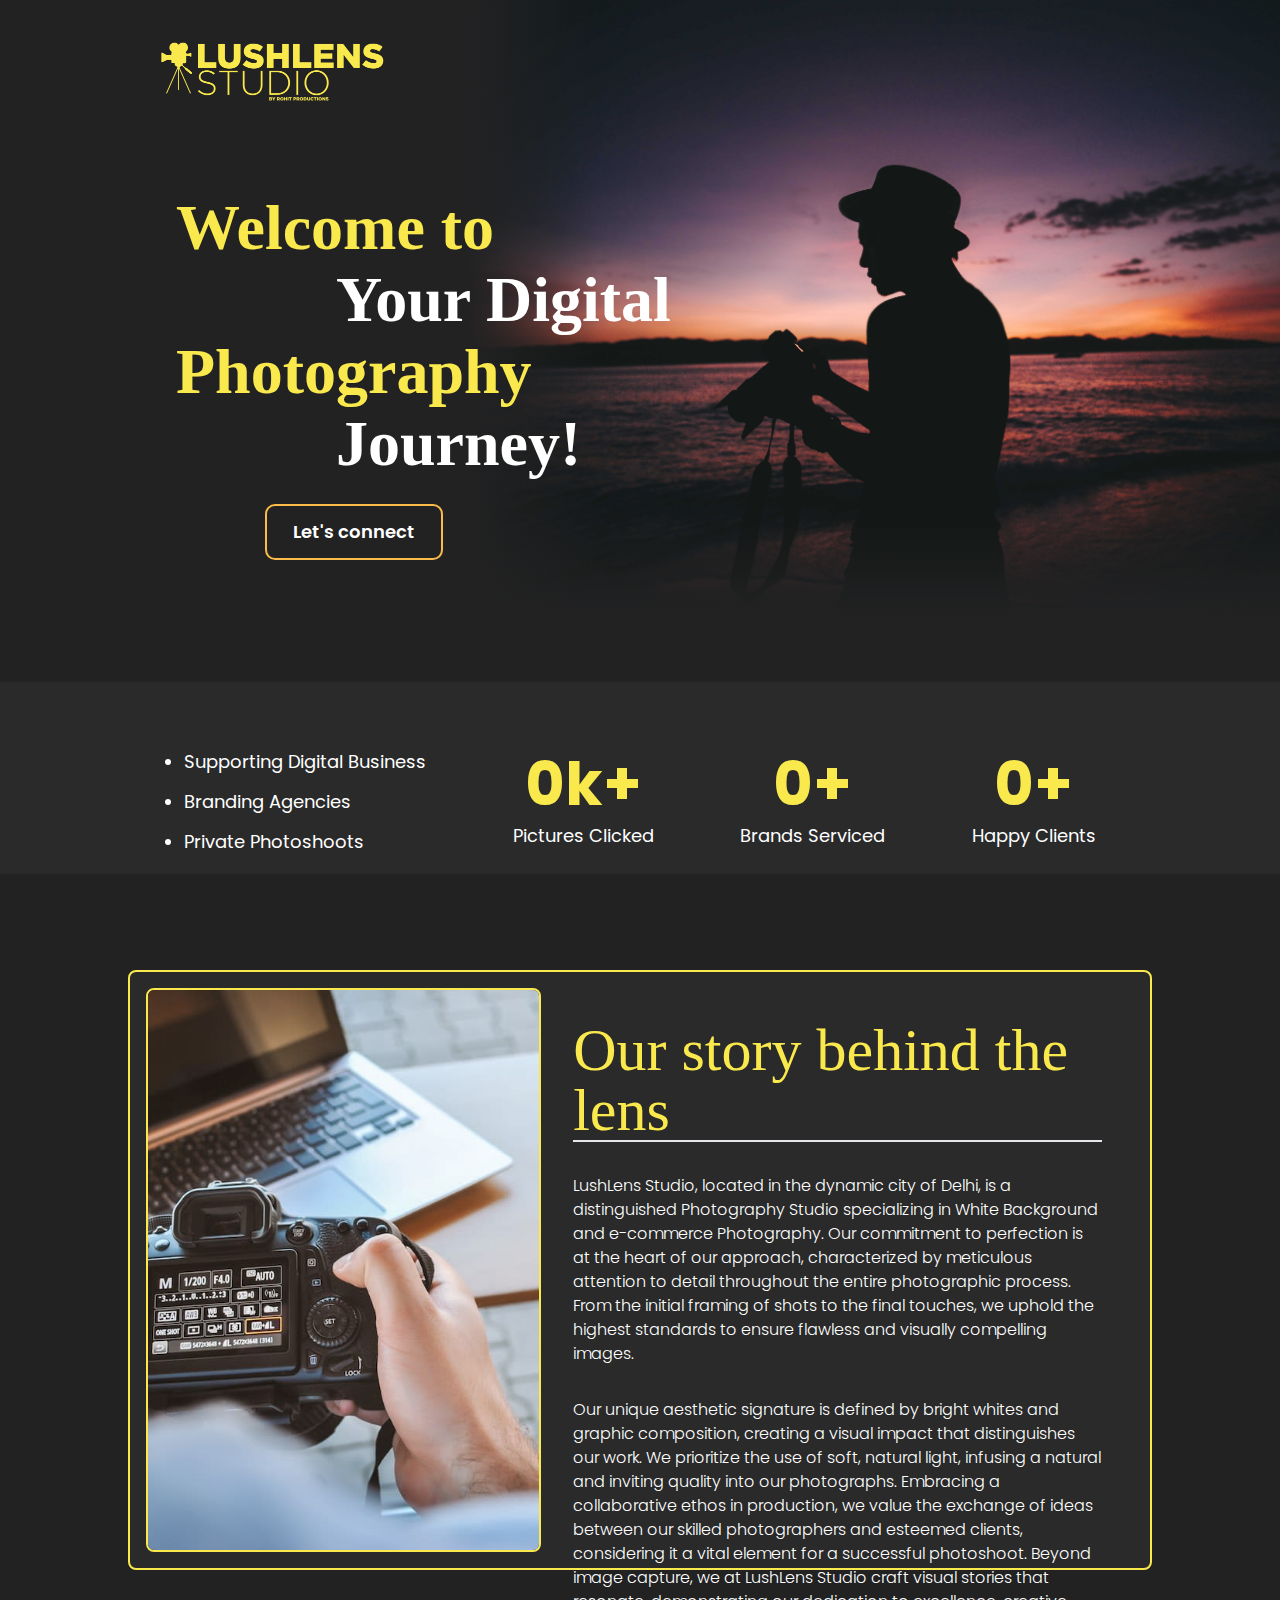
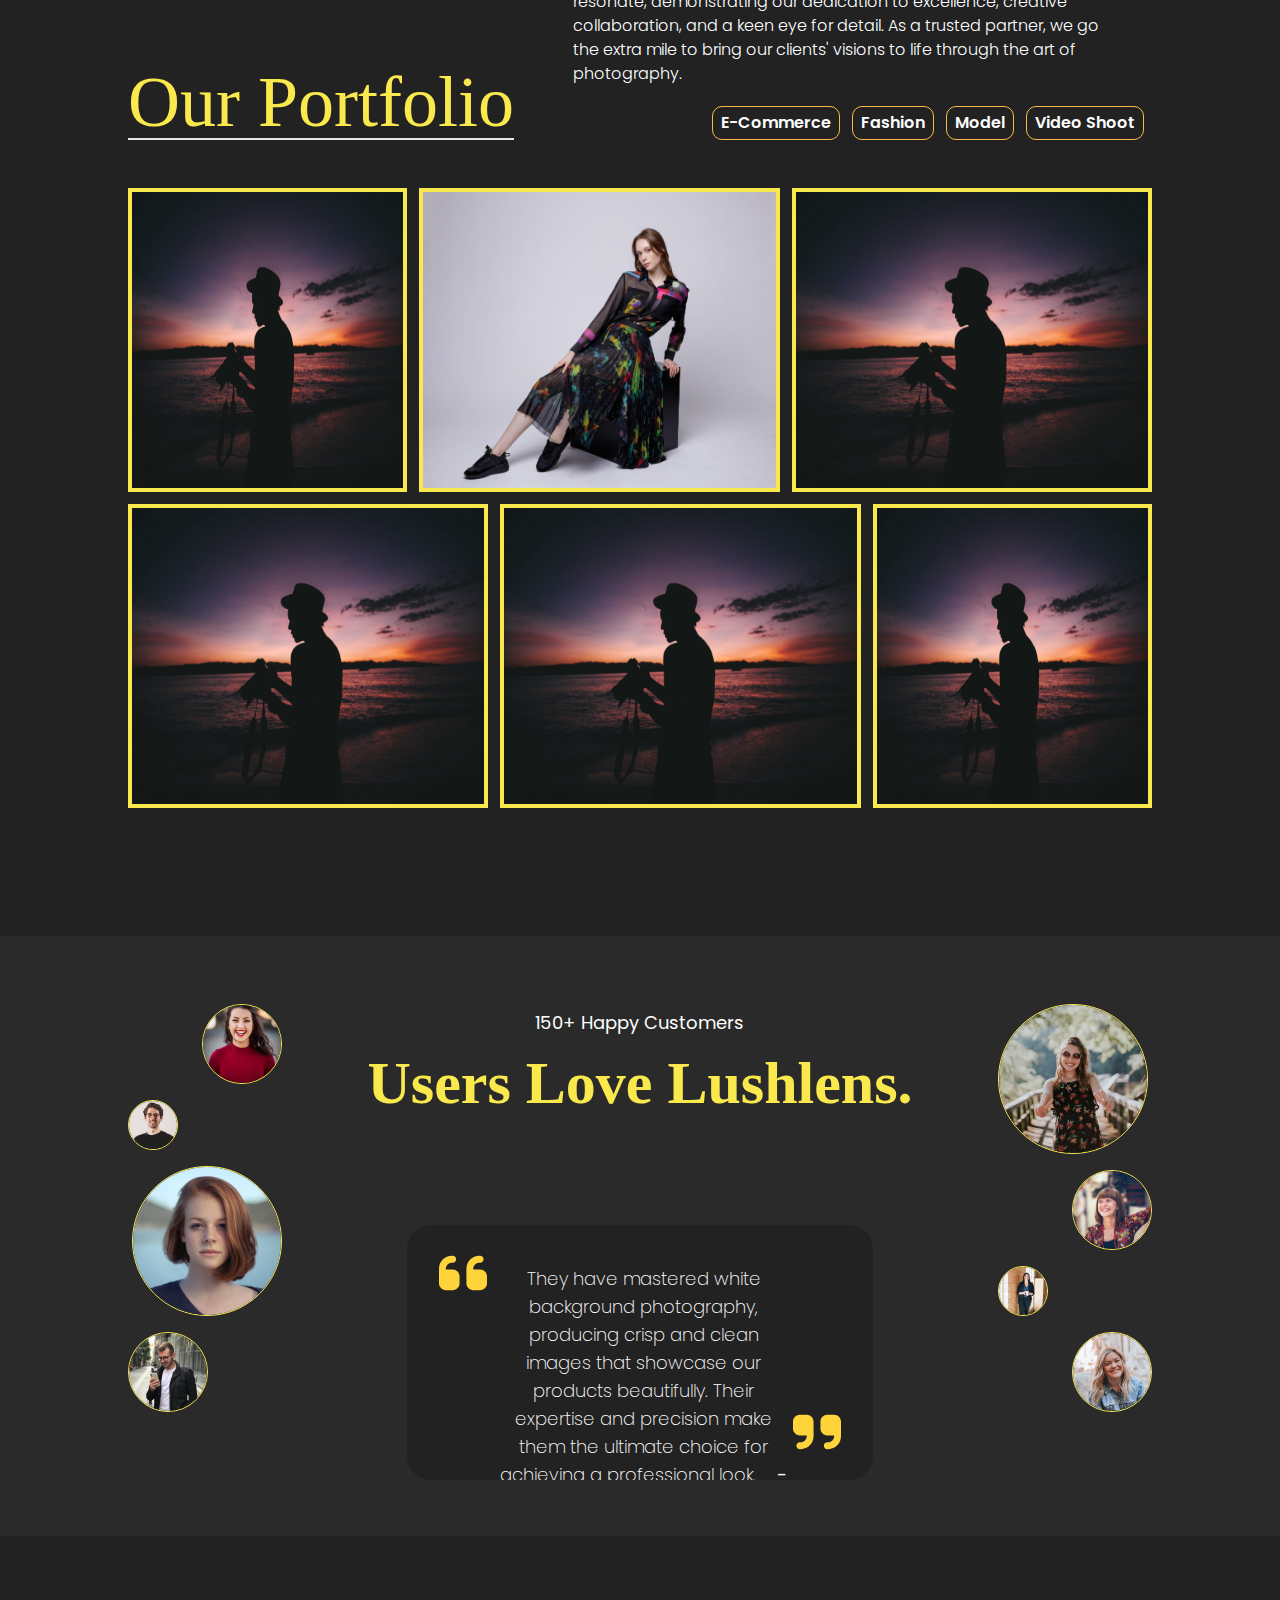
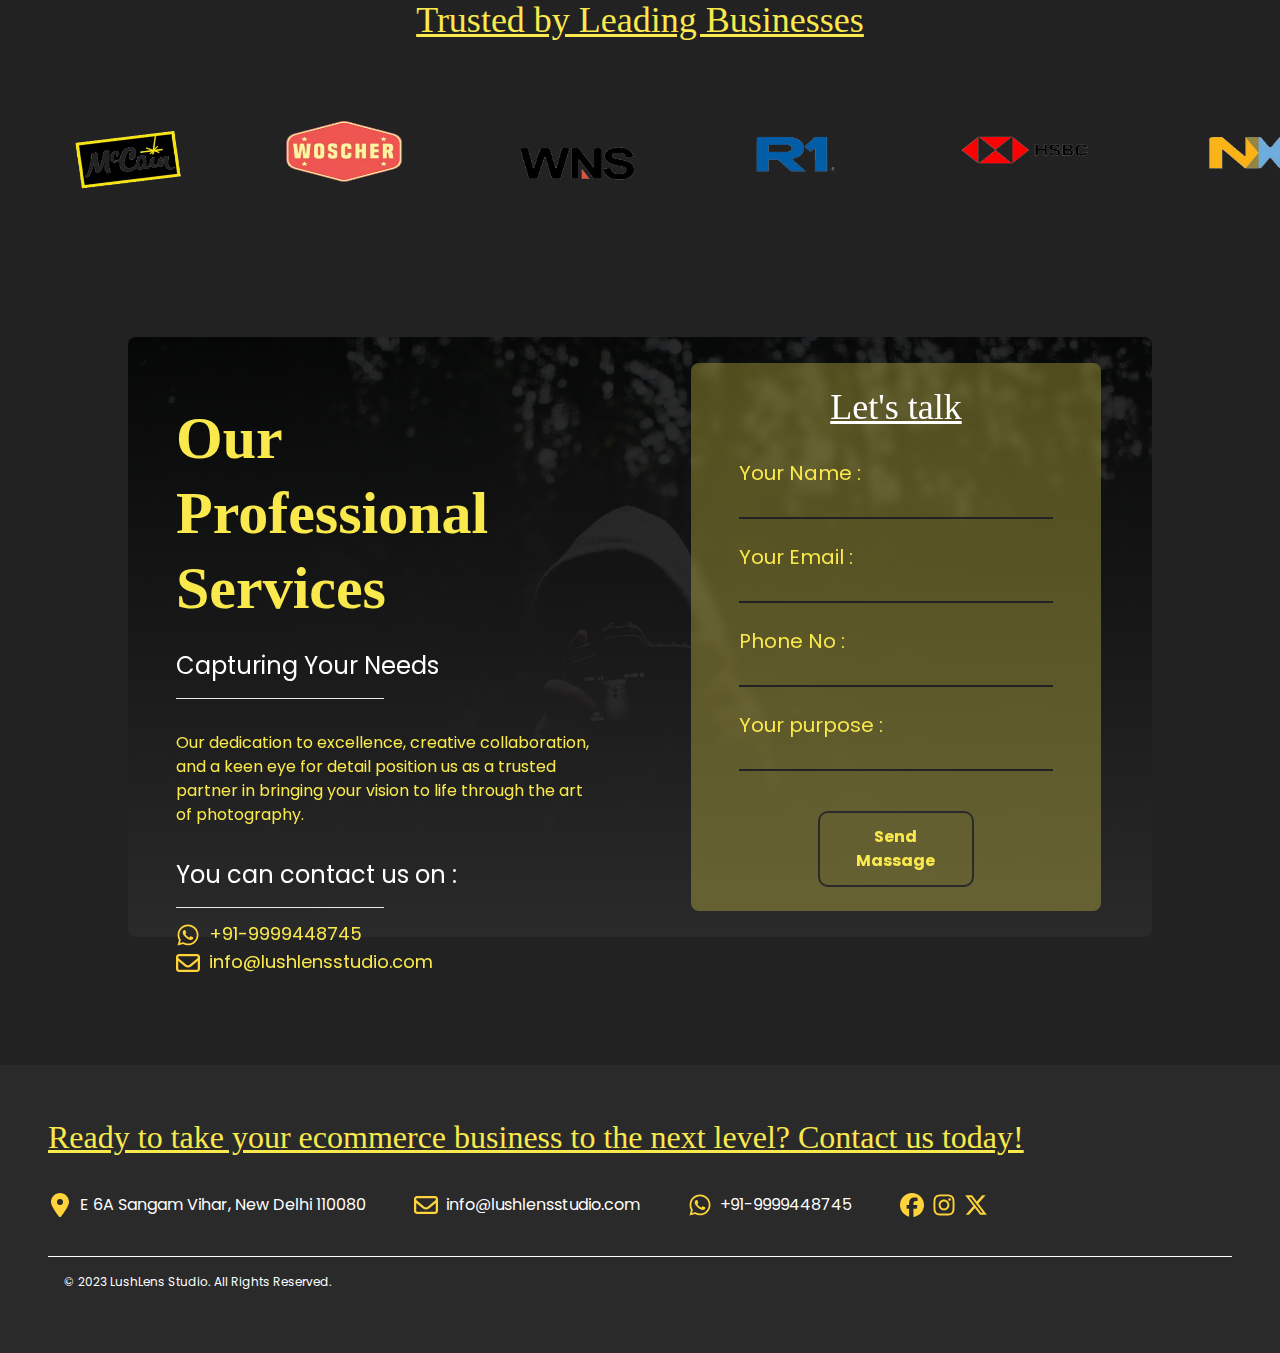
==== commit 66a04141: "brands section added" ====
--- a/main/index.html
+++ b/main/index.html
@@ -71,7 +71,7 @@
       </section>
     </header>
 
-    <!-- <main>
+    <main>
       <section
         id="count-container"
         class="relative bg-fourth w-full h-48 mt-8 px-4 py-8"
@@ -424,7 +424,7 @@
       </section>
 
       <section
-        class="reviews w-full h-[600px] my-32 px-32 bg-fourth flex items-center justify-evenly"
+        class="reviews w-full h-[600px] mt-32 px-32 bg-fourth flex items-center justify-evenly"
       >
         <div class="client-box-1 w-[15%] h-[80%]">
           <div class="client-1 w-full flex justify-end">
@@ -581,9 +581,20 @@
         </div>
       </section>
 
+      <section id="companies" class="my-16">
+        <h1 class="text-center text-4xl font-serif text-third underline">Trusted by Leading Businesses</h1>
+        <div class="logos">
+          <div class="logos-slide">
+          </div>
+         
+          <div class="logos-slide">
+          </div>
+        </div>
+      </section>
+
       <section
         id="login"
-        class="w-full h-[600px] px-32 my-24 backdrop-blur-md text-secondary"
+        class="w-full h-[600px] px-32 mb-32 backdrop-blur-md text-secondary"
       >
         <div
           style="
@@ -798,7 +809,7 @@
       <div class="rights p-4 text-[12px] h-24">
         <h6>© 2023 LushLens Studio. All Rights Reserved.</h6>
       </div>
-    </footer> -->
+    </footer>
 
     <script src="main.js"></script>
   </body>
--- a/main/style.css
+++ b/main/style.css
@@ -598,6 +598,11 @@
   margin-bottom: 0px;
 }
 
+.my-16 {
+  margin-top: 4rem;
+  margin-bottom: 4rem;
+}
+
 .my-2 {
   margin-top: 0.5rem;
   margin-bottom: 0.5rem;
@@ -613,11 +618,6 @@
   margin-bottom: 6rem;
 }
 
-.my-32 {
-  margin-top: 8rem;
-  margin-bottom: 8rem;
-}
-
 .my-4 {
   margin-top: 1rem;
   margin-bottom: 1rem;
@@ -645,6 +645,10 @@
   margin-bottom: 0.75rem;
 }
 
+.mb-32 {
+  margin-bottom: 8rem;
+}
+
 .mb-6 {
   margin-bottom: 1.5rem;
 }
@@ -685,6 +689,10 @@
   margin-top: 0.5rem;
 }
 
+.mt-32 {
+  margin-top: 8rem;
+}
+
 .mt-4 {
   margin-top: 1rem;
 }
@@ -695,10 +703,6 @@
 
 .mt-8 {
   margin-top: 2rem;
-}
-
-.mt-\[46px\] {
-  margin-top: 46px;
 }
 
 .block {
@@ -1036,6 +1040,11 @@
   padding-right: 0.5rem;
 }
 
+.px-3 {
+  padding-left: 0.75rem;
+  padding-right: 0.75rem;
+}
+
 .px-32 {
   padding-left: 8rem;
   padding-right: 8rem;
@@ -1091,11 +1100,6 @@
   padding-bottom: 2rem;
 }
 
-.px-3 {
-  padding-left: 0.75rem;
-  padding-right: 0.75rem;
-}
-
 .pl-9 {
   padding-left: 2.25rem;
 }
@@ -1114,10 +1118,6 @@
 
 .font-serif {
   font-family: ui-serif, Georgia, Cambria, "Times New Roman", Times, serif;
-}
-
-.font-sans {
-  font-family: ui-sans-serif, system-ui, sans-serif, "Apple Color Emoji", "Segoe UI Emoji", "Segoe UI Symbol", "Noto Color Emoji";
 }
 
 .text-2xl {
@@ -1165,11 +1165,6 @@
 .text-xl {
   font-size: 1.25rem;
   line-height: 1.75rem;
-}
-
-.text-sm {
-  font-size: 0.875rem;
-  line-height: 1.25rem;
 }
 
 .font-bold {
@@ -1341,6 +1336,43 @@
   width: 100%;
 }
 
+@keyframes slide {
+  from {
+    transform: translateX(0);
+  }
+
+  to {
+    transform: translateX(-150%);
+  }
+}
+
+.logos {
+  overflow: hidden;
+  padding: 60px 0;
+  position: relative;
+  display: flex;
+  align-items: center;
+  justify-content: space-between;
+}
+
+.logos:hover .logos-slide {
+  animation-play-state: paused;
+}
+
+.logos-slide {
+  display: flex;
+  align-items: center;
+  justify-content: space-between;
+  animation: 20s slide infinite linear;
+  flex-shrink: 0;
+}
+
+.logos-slide img {
+  width: 170px;
+  aspect-ratio: 3/2;
+  margin: 0 30px;
+}
+
 .hover\:scale-125:hover {
   --tw-scale-x: 1.25;
   --tw-scale-y: 1.25;
@@ -1428,11 +1460,6 @@
     line-height: 1.5rem;
   }
 
-  .md\:text-sm {
-    font-size: 0.875rem;
-    line-height: 1.25rem;
-  }
-
   .md\:text-lg {
     font-size: 1.125rem;
     line-height: 1.75rem;
@@ -1441,4 +1468,4 @@
   .md\:leading-\[4\.5rem\] {
     line-height: 4.5rem;
   }
-}
+}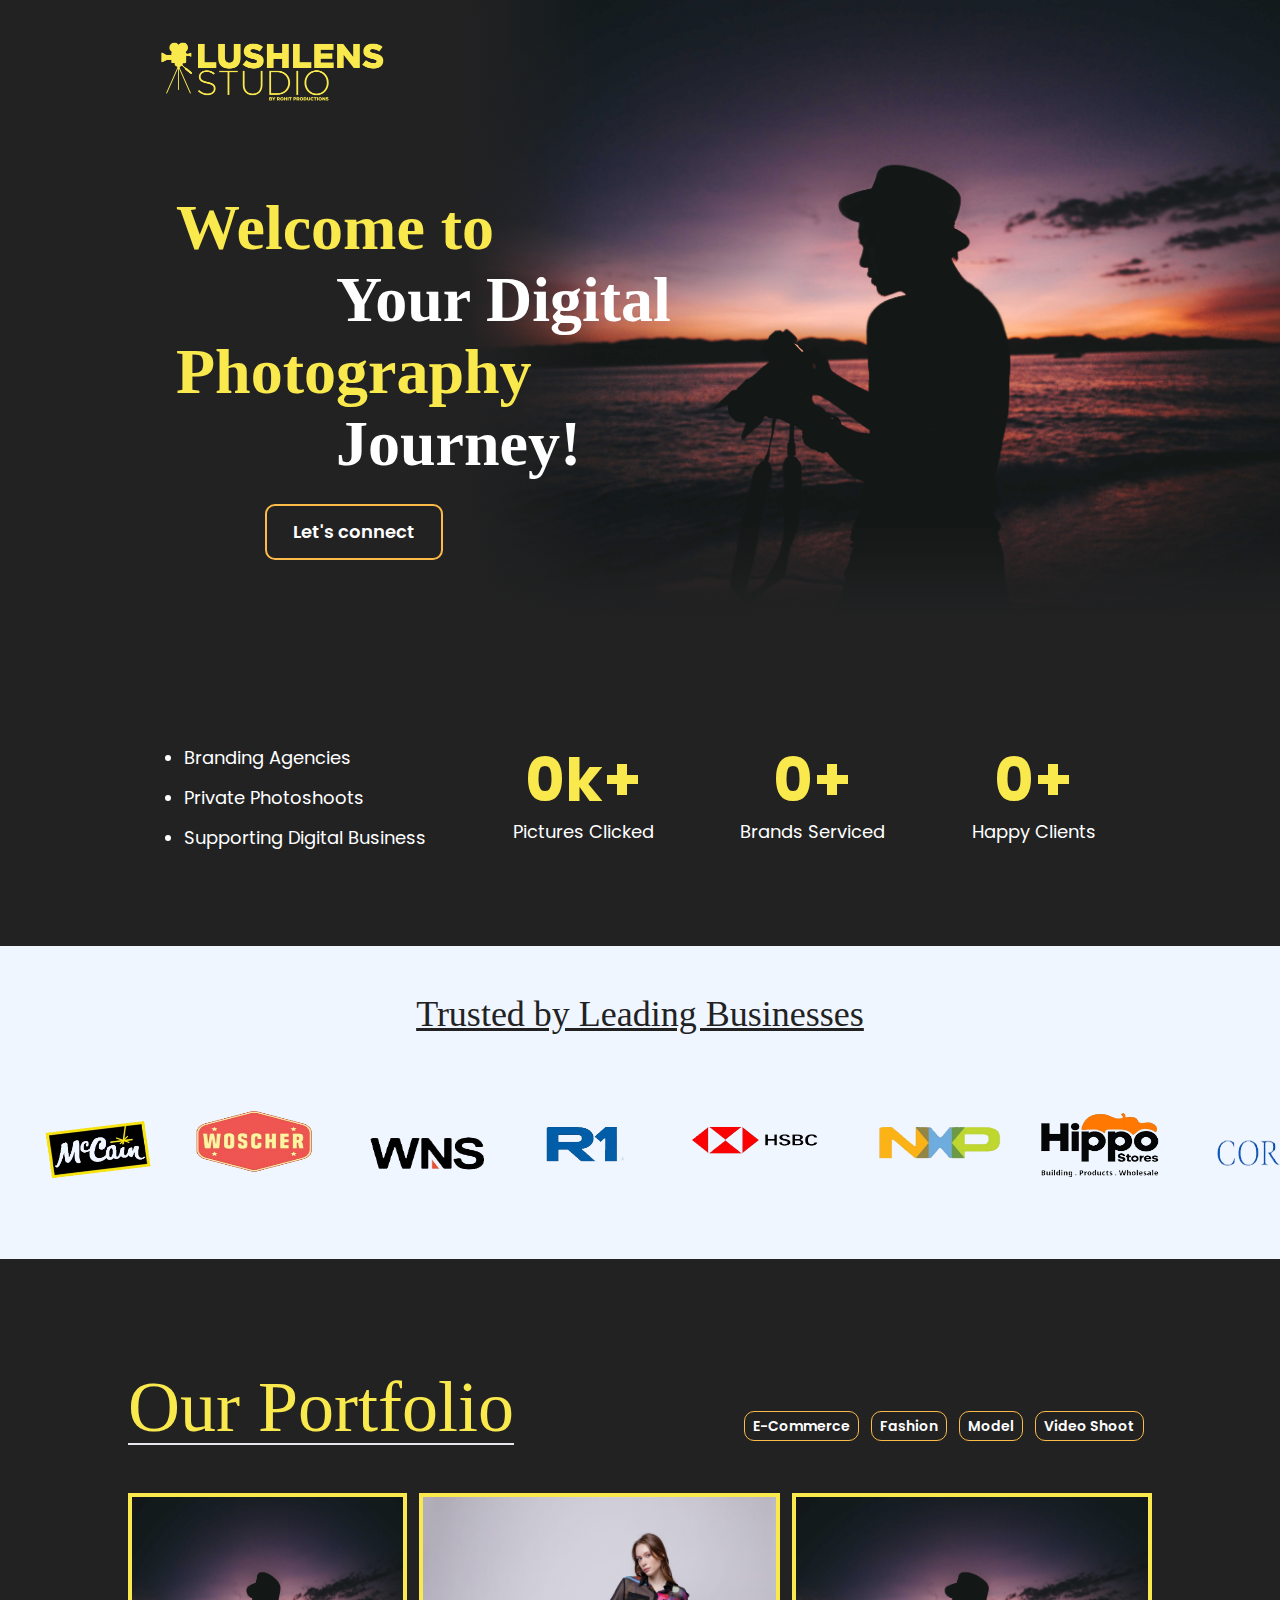
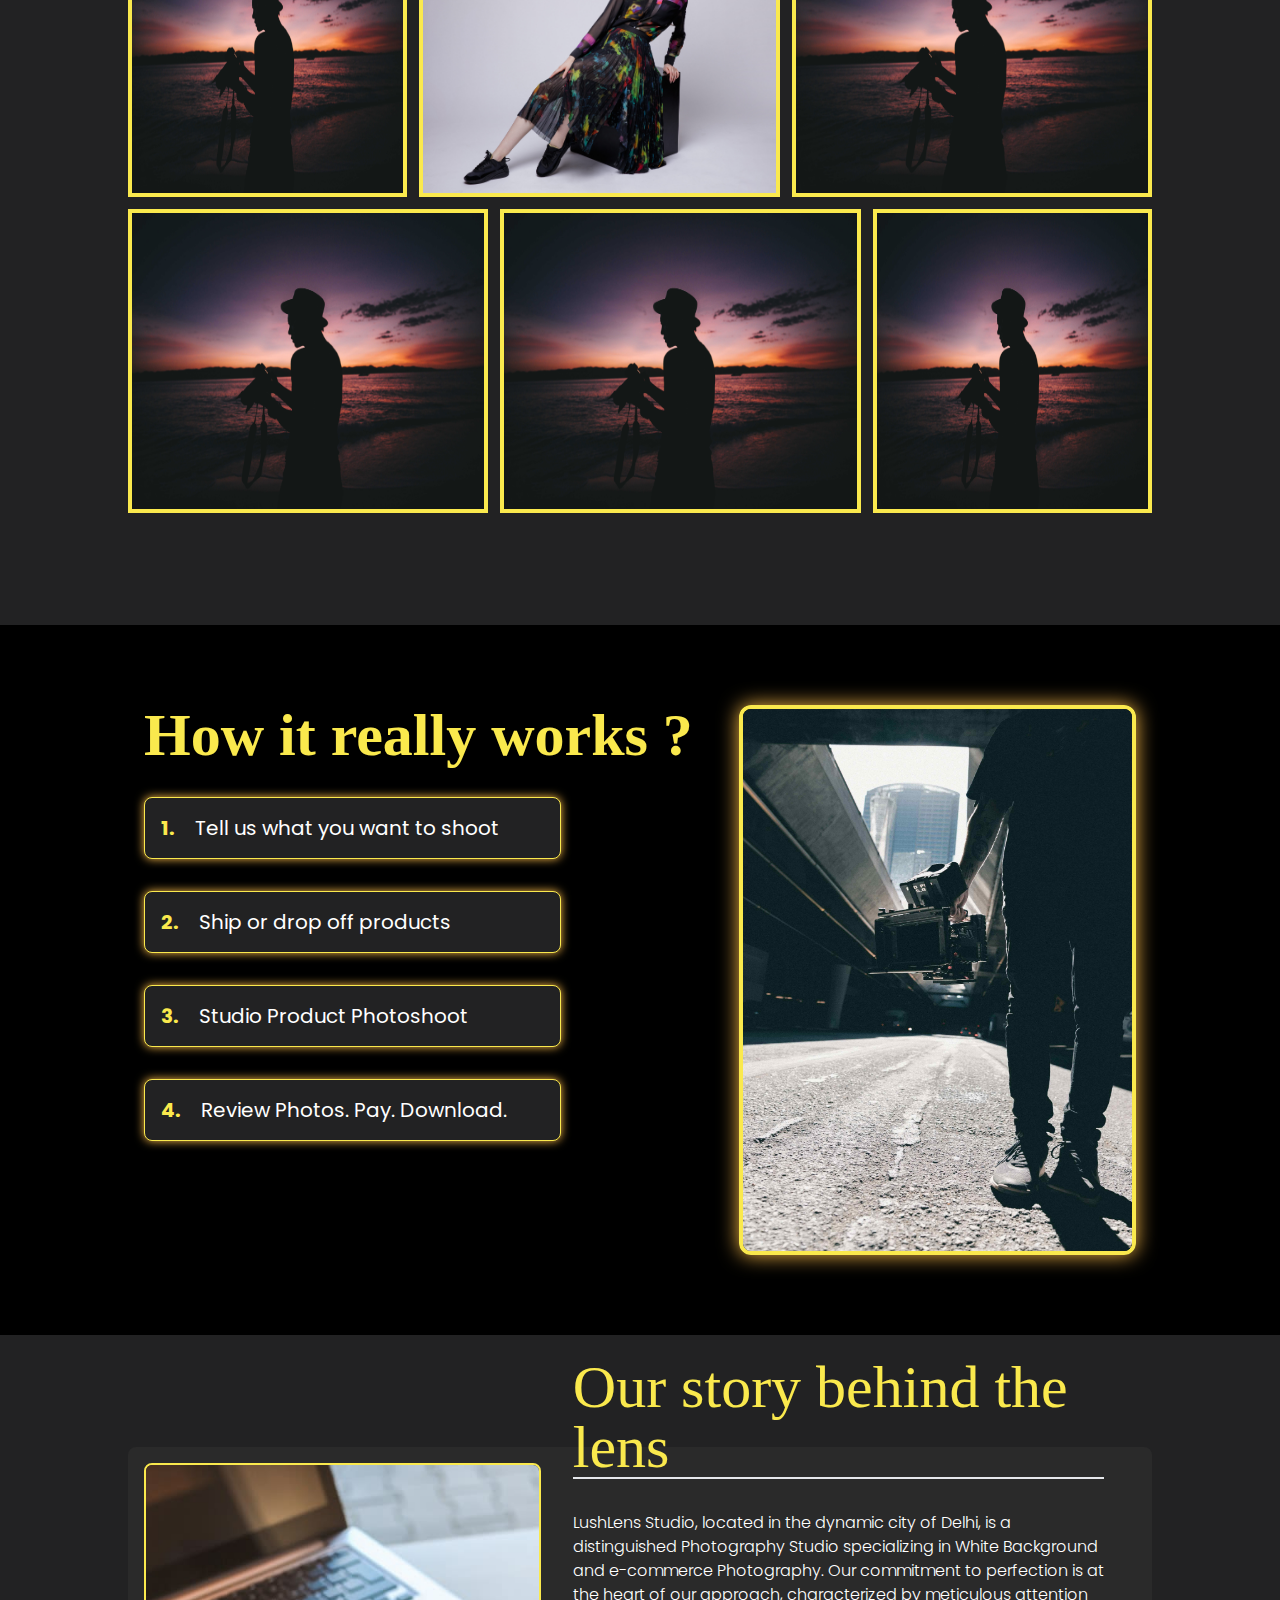
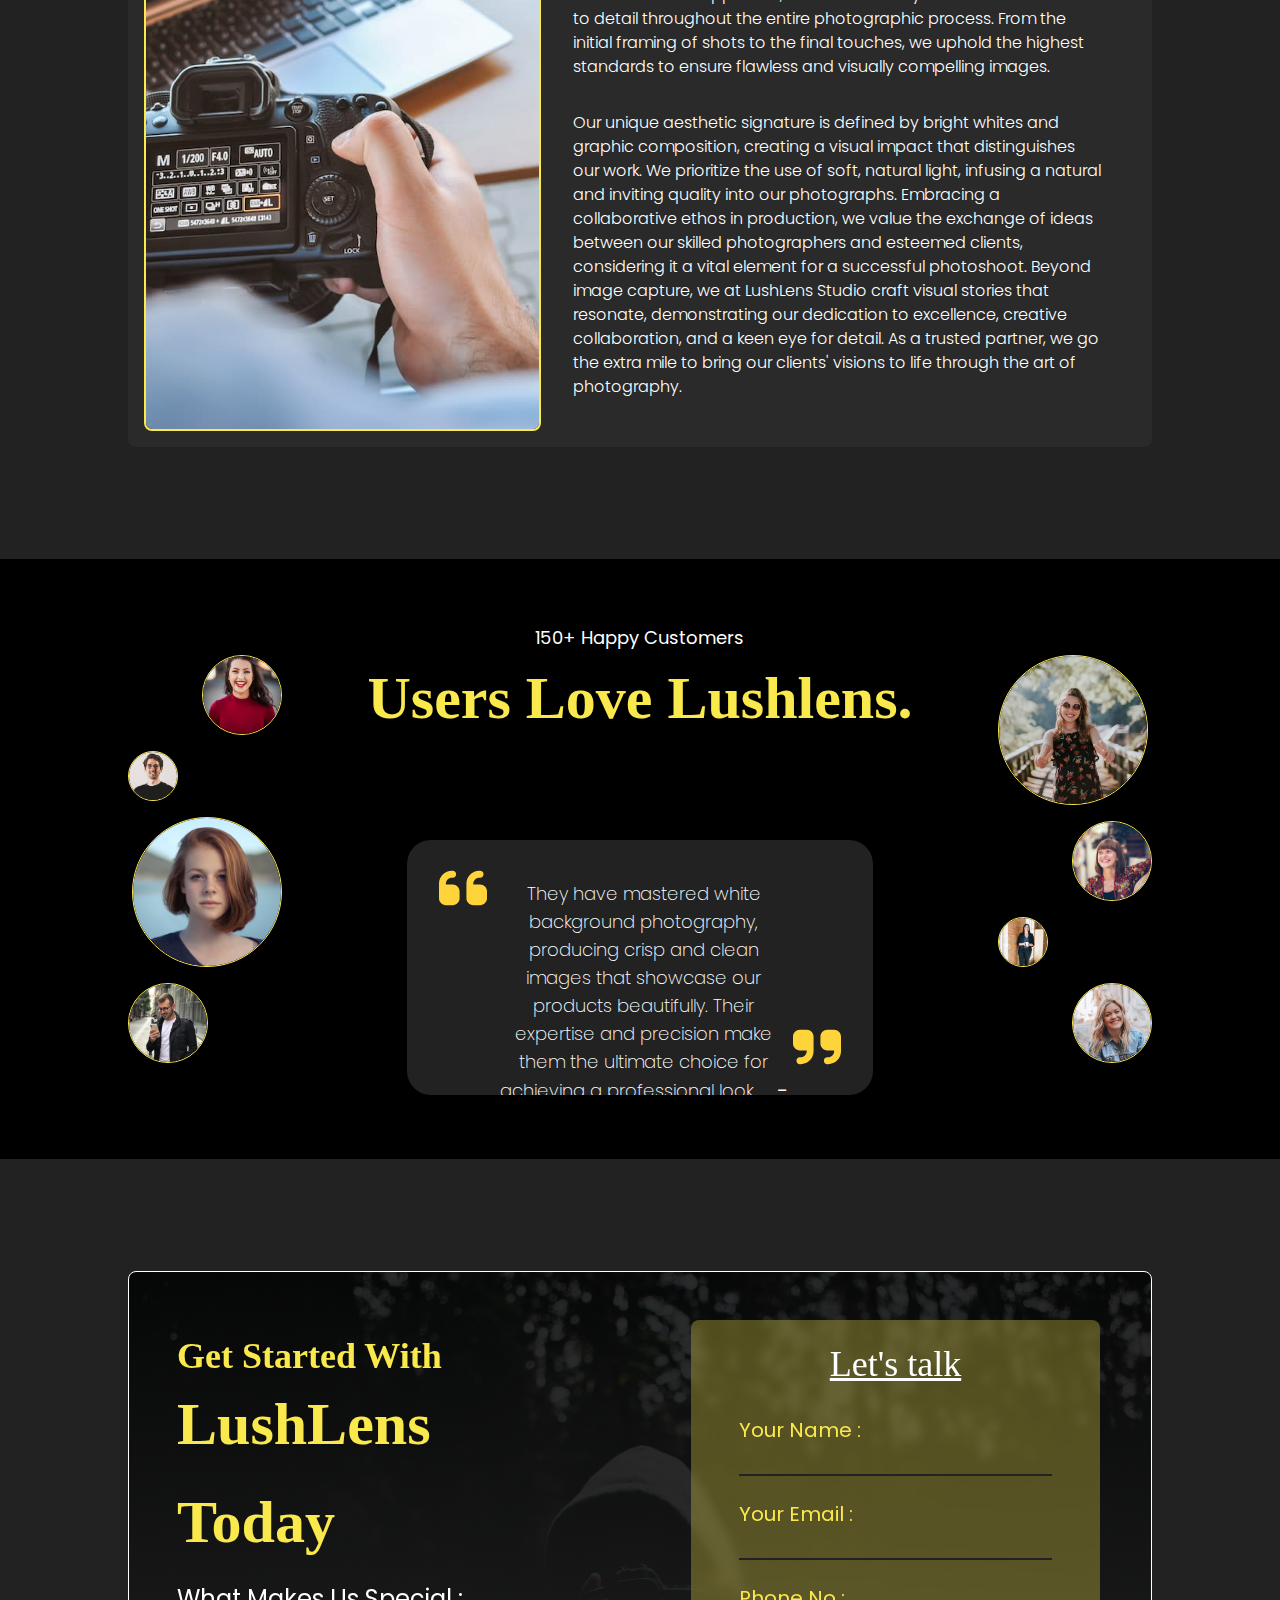
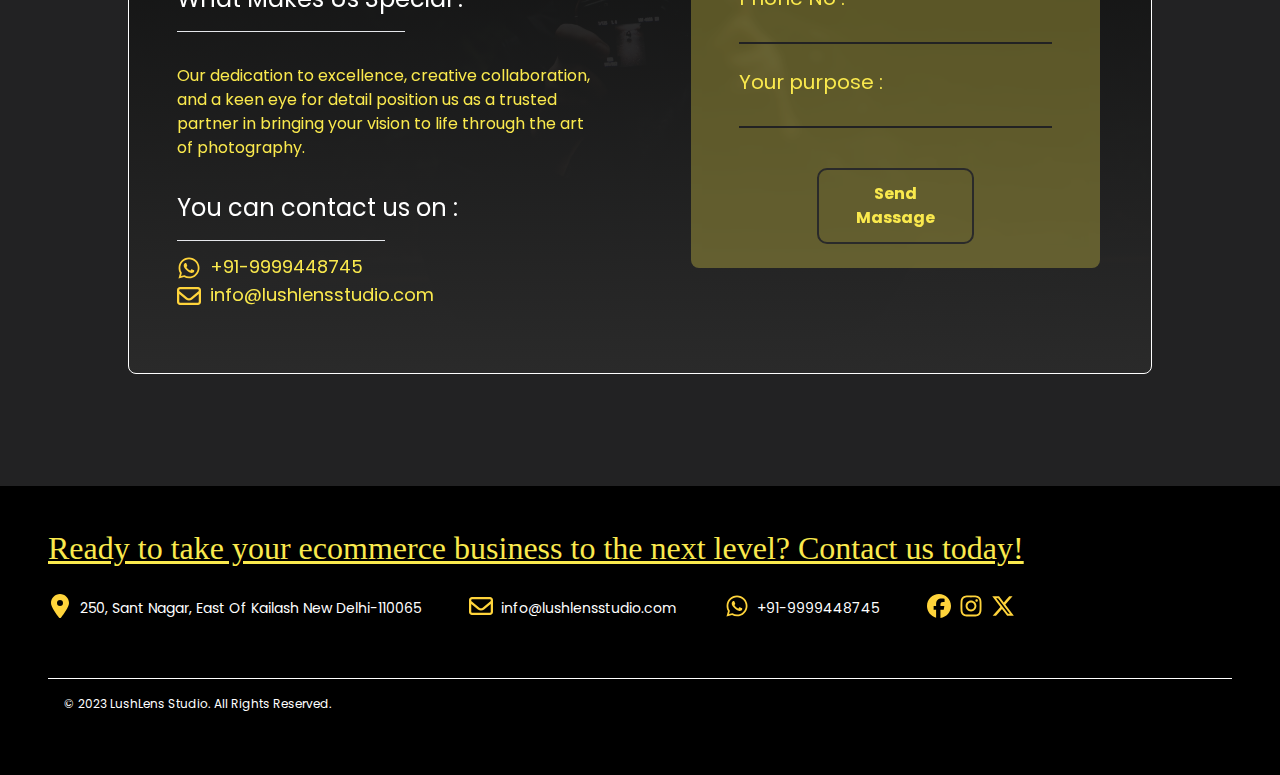
==== commit 1217e434: "responsiveness completed" ====
--- a/main/index.html
+++ b/main/index.html
@@ -13,7 +13,7 @@
     />
   </head>
   <body class="bg-primary text-secondary">
-    <header class="w-full h-[650px]">
+    <header class="w-full h-[600px] md:h-[650px]">
       <section
         id="header"
         class="w-full h-full block flex-wrap md:flex justify-between"
@@ -32,7 +32,9 @@
               />
             </div>
 
-            <h1 class="pl-9 md:p-0 inline-block mt-0 md:0">Welcome to</h1>
+            <h1 class="pl-9 pt-4 md:pt-0 md:p-0 inline-block mt-0 md:0">
+              Welcome to
+            </h1>
             <h2
               class="pl-9 md:p-0 inline-block text-secondary translate-x-8 md:translate-x-40"
             >
@@ -46,11 +48,12 @@
             </h2>
 
             <a href="#login">
-            <button
-              class="md:px-6 text-[12px] md:text-lg font-semibold md:w-[50%] md:py-3 px-3 py-3 block mx-auto my-0 mt-4 md:mt-6 border-2"
-            >
-            Let's connect
-          </button></a>
+              <button
+                class="md:px-6 text-[12px] md:text-lg font-semibold md:w-[50%] md:py-3 px-3 py-3 block mx-auto my-0 mt-4 md:mt-6 border-2"
+              >
+                Let's connect
+              </button></a
+            >
           </div>
         </div>
         <div
@@ -74,55 +77,504 @@
     <main>
       <section
         id="count-container"
-        class="relative bg-fourth w-full h-48 mt-8 px-4 py-8"
+        class="relative w-full min-h-48 my-8 px-4 md:py-8"
       >
         <div
-          class="flex w-[80%] h-full items-center mx-auto my-6 justify-around"
+          class="flex flex-wrap w-[80%] h-full items-center mx-auto my-6 justify-around"
         >
           <div>
-            <ul class="text-lg capitalize leading-10 list-disc">
-              <li>Supporting digital business</li>
+            <ul
+              class="md:text-lg text-[17px] capitalize leading-7 md:leading-10 list-disc"
+            >
               <li>Branding Agencies</li>
               <li>Private Photoshoots</li>
+              <li>Supporting digital business</li>
             </ul>
           </div>
-          <div class="feature">
-            <div class="counting text-third text-6xl text-center">
-              <h1 class="inline font-bold"><span>0</span>k+</h1>
-            </div>
-            <h2 class="text-lg mt-2">Pictures Clicked</h2>
-          </div>
-          <div class="feature">
-            <div class="counting text-third text-6xl text-center">
-              <h1 class="inline font-bold"><span>0</span>+</h1>
-            </div>
-            <h2 class="text-lg mt-2">Brands Serviced</h2>
-          </div>
-          <div class="feature">
-            <div class="counting text-third text-6xl text-center">
-              <h1 class="inline font-bold"><span>0</span>+</h1>
-            </div>
-            <h2 class="text-lg mt-2">Happy Clients</h2>
+          <div class="feature mt-8 md:mt-0">
+            <div class="counting text-third text-5xl md:text-6xl text-center">
+              <h1 class="inline font-semibold md:font-bold">
+                <span>0</span>k+
+              </h1>
+            </div>
+            <h2 class="text-xl md:text-lg md:mt-2">Pictures Clicked</h2>
+          </div>
+          <div class="feature mt-8 md:mt-0">
+            <div class="counting text-third text-5xl md:text-6xl text-center">
+              <h1 class="inline font-semibold md:font-bold"><span>0</span>+</h1>
+            </div>
+            <h2 class="text-xl md:text-lg mt-2">Brands Serviced</h2>
+          </div>
+          <div class="feature mt-8 md:mt-0">
+            <div class="counting text-third text-5xl md:text-6xl text-center">
+              <h1 class="inline font-semibold md:font-bold"><span>0</span>+</h1>
+            </div>
+            <h2 class="text-xl md:text-lg md:mt-2">Happy Clients</h2>
           </div>
         </div>
       </section>
 
-      <section id="features" class="px-32 w-full my-24">
+      <section id="companies" class="bg-blue-50 md:mb-28 pt-6 md:pt-12">
+        <h1
+          class="text-center text-2xl md:text-4xl font-serif text-primary underline"
+        >
+          Trusted by Leading Businesses
+        </h1>
+        <div class="logos py-7 md:py-14">
+          <div class="logos-slide"></div>
+
+          <div class="logos-slide"></div>
+        </div>
+      </section>
+
+      <section id="img-section" class="my-8 md:my-28 px-8 md:px-32">
+        <div class="first-box flex flex-wrap justify-between items-end mb-12">
+          <h1
+            class="text-[42px] md:text-7xl mb-6 md:mb-0 border-b-2 capitalize font-serif text-third"
+          >
+            our portfolio
+          </h1>
+
+          <div class="btn-section">
+            <button class="px-2 py-1 font-semibold text-sm my-1 mr-2">
+              E-Commerce
+            </button>
+            <button class="px-2 py-1 font-semibold text-sm my-1 mr-2">
+              Fashion
+            </button>
+            <button class="px-2 py-1 font-semibold text-sm my-1 mr-2">
+              Model
+            </button>
+            <button class="px-2 py-1 font-semibold text-sm my-1 mr-2">
+              Video Shoot
+            </button>
+          </div>
+        </div>
+
+        <div class="second-box w-full h-80 md:h-[620px] overflow-hidden">
+          <div
+            class="photograph-container flex flex-wrap relative w-full h-full transition-all duration-1000 ease-in-out"
+          >
+            <div
+              class="photograph-box absolute flex w-full h-full gap-3 flex-shrink-0 flex-col"
+            >
+              <div class="imgbox w-full h-1/2 flex gap-3 justify-between">
+                <div
+                  class="image cursor-pointer border-4 w-2/3 border-third overflow-hidden"
+                >
+                  <img
+                    src="../assest//header.jpg"
+                    alt=""
+                    class="hover:scale-125 transition-all duration-500 ease-in-out"
+                  />
+                </div>
+                <div
+                  class="image cursor-pointer border-4 w-[86.3333%] border-third overflow-hidden"
+                >
+                  <img
+                    src="../assest//back.jpg"
+                    alt=""
+                    class="hover:scale-125 transition-all duration-500 ease-in-out"
+                  />
+                </div>
+                <div
+                  class="image cursor-pointer border-4 w-[86.3333%] border-third overflow-hidden"
+                >
+                  <img
+                    src="../assest//header.jpg"
+                    alt=""
+                    class="hover:scale-125 transition-all duration-500 ease-in-out"
+                  />
+                </div>
+              </div>
+              <div class="imgbox w-full h-1/2 flex gap-3 justify-between">
+                <div
+                  class="image cursor-pointer border-4 w-[86.3333%] border-third overflow-hidden"
+                >
+                  <img
+                    src="../assest//header.jpg"
+                    alt=""
+                    class="hover:scale-125 transition-all duration-500 ease-in-out"
+                  />
+                </div>
+                <div
+                  class="image cursor-pointer border-4 w-[86.3333%] border-third overflow-hidden"
+                >
+                  <img
+                    src="../assest//header.jpg"
+                    alt=""
+                    class="hover:scale-125 transition-all duration-500 ease-in-out"
+                  />
+                </div>
+                <div
+                  class="image cursor-pointer border-4 w-2/3 border-third overflow-hidden"
+                >
+                  <img
+                    src="../assest//header.jpg"
+                    alt=""
+                    class="hover:scale-125 transition-all duration-500 ease-in-out"
+                  />
+                </div>
+              </div>
+            </div>
+
+            <div
+              class="photograph-box absolute flex w-full h-full gap-3 flex-shrink-0 flex-col"
+            >
+              <div class="imgbox w-full h-1/2 flex gap-3 justify-between">
+                <div
+                  class="image cursor-pointer border-4 w-2/3 border-third overflow-hidden"
+                >
+                  <img
+                    src="../assest//back.jpg"
+                    alt=""
+                    class="hover:scale-125 transition-all duration-500 ease-in-out"
+                  />
+                </div>
+                <div
+                  class="image cursor-pointer border-4 w-[86.3333%] border-third overflow-hidden"
+                >
+                  <img
+                    src="../assest//back.jpg"
+                    alt=""
+                    class="hover:scale-125 transition-all duration-500 ease-in-out"
+                  />
+                </div>
+                <div
+                  class="image cursor-pointer border-4 w-[86.3333%] border-third overflow-hidden"
+                >
+                  <img
+                    src="../assest//header.jpg"
+                    alt=""
+                    class="hover:scale-125 transition-all duration-500 ease-in-out"
+                  />
+                </div>
+              </div>
+              <div class="imgbox w-full h-1/2 flex gap-3 justify-between">
+                <div
+                  class="image cursor-pointer border-4 w-[86.3333%] border-third overflow-hidden"
+                >
+                  <img
+                    src="../assest//header.jpg"
+                    alt=""
+                    class="hover:scale-125 transition-all duration-500 ease-in-out"
+                  />
+                </div>
+                <div
+                  class="image cursor-pointer border-4 w-[86.3333%] border-third overflow-hidden"
+                >
+                  <img
+                    src="../assest//header.jpg"
+                    alt=""
+                    class="hover:scale-125 transition-all duration-500 ease-in-out"
+                  />
+                </div>
+                <div
+                  class="image cursor-pointer border-4 w-2/3 border-third overflow-hidden"
+                >
+                  <img
+                    src="../assest//header.jpg"
+                    alt=""
+                    class="hover:scale-125 transition-all duration-500 ease-in-out"
+                  />
+                </div>
+              </div>
+            </div>
+
+            <div
+              class="photograph-box absolute flex w-full h-full gap-3 flex-shrink-0 flex-col"
+            >
+              <div class="imgbox w-full h-1/2 flex gap-3 justify-between">
+                <div
+                  class="image cursor-pointer border-4 w-2/3 border-third overflow-hidden"
+                >
+                  <img
+                    src="../assest//header.jpg"
+                    alt=""
+                    class="hover:scale-125 transition-all duration-500 ease-in-out"
+                  />
+                </div>
+                <div
+                  class="image cursor-pointer border-4 w-[86.3333%] border-third overflow-hidden"
+                >
+                  <img
+                    src="../assest//header.jpg"
+                    alt=""
+                    class="hover:scale-125 transition-all duration-500 ease-in-out"
+                  />
+                </div>
+                <div
+                  class="image cursor-pointer border-4 w-[86.3333%] border-third overflow-hidden"
+                >
+                  <img
+                    src="../assest//header.jpg"
+                    alt=""
+                    class="hover:scale-125 transition-all duration-500 ease-in-out"
+                  />
+                </div>
+              </div>
+              <div class="imgbox w-full h-1/2 flex gap-3 justify-between">
+                <div
+                  class="image cursor-pointer border-4 w-[86.3333%] border-third overflow-hidden"
+                >
+                  <img
+                    src="../assest//header.jpg"
+                    alt=""
+                    class="hover:scale-125 transition-all duration-500 ease-in-out"
+                  />
+                </div>
+                <div
+                  class="image cursor-pointer border-4 w-[86.3333%] border-third overflow-hidden"
+                >
+                  <img
+                    src="../assest//back.jpg"
+                    alt=""
+                    class="hover:scale-125 transition-all duration-500 ease-in-out"
+                  />
+                </div>
+                <div
+                  class="image cursor-pointer border-4 w-2/3 border-third overflow-hidden"
+                >
+                  <img
+                    src="../assest//header.jpg"
+                    alt=""
+                    class="hover:scale-125 transition-all duration-500 ease-in-out"
+                  />
+                </div>
+              </div>
+            </div>
+
+            <div
+              class="photograph-box absolute flex w-full h-full gap-3 flex-shrink-0 flex-col"
+            >
+              <div class="imgbox w-full h-1/2 flex gap-3 justify-between">
+                <div
+                  class="image cursor-pointer border-4 w-2/3 border-third overflow-hidden"
+                >
+                  <img
+                    src="../assest//header.jpg"
+                    alt=""
+                    class="hover:scale-125 transition-all duration-500 ease-in-out"
+                  />
+                </div>
+                <div
+                  class="image cursor-pointer border-4 w-[86.3333%] border-third overflow-hidden"
+                >
+                  <img
+                    src="../assest//header.jpg"
+                    alt=""
+                    class="hover:scale-125 transition-all duration-500 ease-in-out"
+                  />
+                </div>
+                <div
+                  class="image cursor-pointer border-4 w-[86.3333%] border-third overflow-hidden"
+                >
+                  <img
+                    src="../assest//header.jpg"
+                    alt=""
+                    class="hover:scale-125 transition-all duration-500 ease-in-out"
+                  />
+                </div>
+              </div>
+              <div class="imgbox w-full h-1/2 flex gap-3 justify-between">
+                <div
+                  class="image cursor-pointer border-4 w-[86.3333%] border-third overflow-hidden"
+                >
+                  <img
+                    src="../assest//header.jpg"
+                    alt=""
+                    class="hover:scale-125 transition-all duration-500 ease-in-out"
+                  />
+                </div>
+                <div
+                  class="image cursor-pointer border-4 w-[86.3333%] border-third overflow-hidden"
+                >
+                  <img
+                    src="../assest//back.jpg"
+                    alt=""
+                    class="hover:scale-125 transition-all duration-500 ease-in-out"
+                  />
+                </div>
+                <div
+                  class="image cursor-pointer border-4 w-2/3 border-third overflow-hidden"
+                >
+                  <img
+                    src="../assest//header.jpg"
+                    alt=""
+                    class="hover:scale-125 transition-all duration-500 ease-in-out"
+                  />
+                </div>
+              </div>
+            </div>
+          </div>
+        </div>
+      </section>
+
+      <section
+        id="service"
+        class="min-h-[600px] my-12 md:my-28 p-8 md:py-0 md:px-24 bg-black"
+      >
         <div
-          class="features-container bg-fourth border-2 border-third flex justify-between p-4 rounded-lg w-full h-[600px]"
+          class="service-container w-full h-full flex flex-wrap gap-0 md:p-12"
+        >
+          <div class="services-box w-full md:w-3/5">
+            <h1
+              class="md:text-6xl text-4xl font-serif text-third bold mb-8 md:mb-12 font-semibold"
+            >
+              How it really works ?
+            </h1>
+
+            <div>
+              <details class="md:w-[70%] my-8">
+                <summary
+                  style="box-shadow: 0 0 10px var(--third)"
+                  class="flex justify-between items-center md:pr-8 list-none rounded-lg bg-primary border-[1px] border-third p-4"
+                >
+                  <h2 class="md:text-xl text-base">
+                    <span class="mr-4 text-third font-bold"> 1.</span> Tell us
+                    what you want to shoot
+                  </h2>
+                  <svg
+                    class="w-4 hidden h-4"
+                    xmlns="http://www.w3.org/2000/svg"
+                    viewBox="0 0 512 512"
+                  >
+                    <!--!Font Awesome Free 6.5.1 by @fontawesome - https://fontawesome.com License - https://fontawesome.com/license/free Copyright 2024 Fonticons, Inc.-->
+                    <path
+                      fill="#FFD43B"
+                      d="M233.4 406.6c12.5 12.5 32.8 12.5 45.3 0l192-192c12.5-12.5 12.5-32.8 0-45.3s-32.8-12.5-45.3 0L256 338.7 86.6 169.4c-12.5-12.5-32.8-12.5-45.3 0s-12.5 32.8 0 45.3l192 192z"
+                    />
+                  </svg>
+                </summary>
+                <p class="p-8">
+                  Share product details and send reference images via
+                  email/WhatsApp. Specify desired photography services: product
+                  shoot, ghost mannequin, garment shoot, model photoshoot,
+                  360-degree, etc.
+                </p>
+              </details>
+            </div>
+            <div>
+              <details class="w-full md:w-[70%] my-8">
+                <summary
+                  style="box-shadow: 0 0 10px var(--third)"
+                  class="flex justify-between items-center md:pr-8 list-none rounded-lg bg-primary border-[1px] border-third p-4"
+                >
+                  <h2 class="md:text-xl text-base">
+                    <span class="mr-4 text-third font-bold"> 2.</span> Ship or
+                    drop off products
+                  </h2>
+                  <svg
+                    class="w-4 hidden h-4"
+                    xmlns="http://www.w3.org/2000/svg"
+                    viewBox="0 0 512 512"
+                  >
+                    <!--!Font Awesome Free 6.5.1 by @fontawesome - https://fontawesome.com License - https://fontawesome.com/license/free Copyright 2024 Fonticons, Inc.-->
+                    <path
+                      fill="#FFD43B"
+                      d="M233.4 406.6c12.5 12.5 32.8 12.5 45.3 0l192-192c12.5-12.5 12.5-32.8 0-45.3s-32.8-12.5-45.3 0L256 338.7 86.6 169.4c-12.5-12.5-32.8-12.5-45.3 0s-12.5 32.8 0 45.3l192 192z"
+                    />
+                  </svg>
+                </summary>
+                <p class="p-8">
+                  After confirming your order via email, WhatsApp, or call, ship
+                  your products to our Delhi studio using your preferred
+                  courier. Once the photoshoot is complete, we'll return your
+                  products.
+                </p>
+              </details>
+            </div>
+            <div>
+              <details class="w-full md:w-[70%] my-8">
+                <summary
+                  style="box-shadow: 0 0 10px var(--third)"
+                  class="flex justify-between items-center md:pr-8 list-none rounded-lg bg-primary border-[1px] border-third p-4"
+                >
+                  <h2 class="md:text-xl text-base">
+                    <span class="mr-4 text-third font-bold"> 3.</span> Studio
+                    Product Photoshoot
+                  </h2>
+                  <svg
+                    class="w-4 hidden h-4"
+                    xmlns="http://www.w3.org/2000/svg"
+                    viewBox="0 0 512 512"
+                  >
+                    <!--!Font Awesome Free 6.5.1 by @fontawesome - https://fontawesome.com License - https://fontawesome.com/license/free Copyright 2024 Fonticons, Inc.-->
+                    <path
+                      fill="#FFD43B"
+                      d="M233.4 406.6c12.5 12.5 32.8 12.5 45.3 0l192-192c12.5-12.5 12.5-32.8 0-45.3s-32.8-12.5-45.3 0L256 338.7 86.6 169.4c-12.5-12.5-32.8-12.5-45.3 0s-12.5 32.8 0 45.3l192 192z"
+                    />
+                  </svg>
+                </summary>
+                <p class="p-8">
+                  Upon receiving your products, we'll send a confirmation via
+                  WhatsApp or email. Subsequently, our skilled e-commerce
+                  photographers will capture professional images in our studio.
+                </p>
+              </details>
+            </div>
+            <div>
+              <details class="w-full md:w-[70%] my-8">
+                <summary
+                  style="box-shadow: 0 0 10px var(--third)"
+                  class="flex justify-between items-center md:pr-8 list-none rounded-lg bg-primary border-[1px] border-third p-4"
+                >
+                  <h2 class="md:text-xl text-base">
+                    <span class="mr-4 text-third font-bold"> 4.</span> Review
+                    Photos. Pay. Download.
+                  </h2>
+                  <svg
+                    class="w-4 hidden md:inline-block h-4"
+                    xmlns="http://www.w3.org/2000/svg"
+                    viewBox="0 0 512 512"
+                  >
+                    <!--!Font Awesome Free 6.5.1 by @fontawesome - https://fontawesome.com License - https://fontawesome.com/license/free Copyright 2024 Fonticons, Inc.-->
+                    <path
+                      fill="#FFD43B"
+                      d="M233.4 406.6c12.5 12.5 32.8 12.5 45.3 0l192-192c12.5-12.5 12.5-32.8 0-45.3s-32.8-12.5-45.3 0L256 338.7 86.6 169.4c-12.5-12.5-32.8-12.5-45.3 0s-12.5 32.8 0 45.3l192 192z"
+                    />
+                  </svg>
+                </summary>
+                <p class="p-8">
+                  After completing the work, we'll share watermarked images on
+                  Google Drive for your review. If satisfactory, we'll issue an
+                  invoice for payment. Upon receipt, we'll deliver the
+                  high-resolution images via WeTransfer or Google Drive.
+                </p>
+              </details>
+            </div>
+          </div>
+          <div
+            class="services-box hidden h-full md:flex align-bottom w-full md:w-2/5 relative"
+          >
+            <div
+              style="box-shadow: 0 0 20px var(--third)"
+              class="service-img w-full rounded-xl overflow-hidden h-[550px] border-4 border-third"
+            >
+              <img src="../assest/services.jpg" alt="" />
+            </div>
+          </div>
+        </div>
+      </section>
+
+      <section id="features" class="md:px-32 w-full my-16 md:my-28">
+        <div
+          class="features-container md:bg-fourth md:border-2 border-third flex flex-wrap-reverse justify-between p-4 rounded-lg w-full min-h-[600px] md:h-[600px]"
         >
           <div
-            class="feature-box w-2/5 h-full border-2 border-third overflow-hidden rounded-lg"
+            class="feature-box w-full mt-8 md:mt-0 md:w-2/5 h-full border-2 border-third overflow-hidden rounded-lg"
           >
             <img class="object-cover" src="../assest//camera.jpg" alt="" />
           </div>
-          <div class="feature-box w-3/5 p-8">
+          <div class="feature-box w-full md:w-3/5 md:p-8">
             <h1
-              class="text-6xl text-third font-serif border-setext-secondar border-b-2"
+              class="text-[38px] mb-8 md:mb-8 md:text-6xl text-third font-serif border-b-2"
             >
               Our story behind the lens
             </h1>
-            <p class="text-base mt-8 font-light text-secondary">
+            <p
+              class="text-sm md:text-base mt-2 md:mt-8 font-light text-secondary"
+            >
               LushLens Studio, located in the dynamic city of Delhi, is a
               distinguished Photography Studio specializing in White Background
               and e-commerce Photography. Our commitment to perfection is at the
@@ -132,7 +584,10 @@
               highest standards to ensure flawless and visually compelling
               images.
             </p>
-            <p class="text-base mt-8 font-light text-secondary">
+            
+            <p
+              class="text-sm md:text-base hidden md:block mt-2 md:mt-8 font-light text-secondary"
+            >
               Our unique aesthetic signature is defined by bright whites and
               graphic composition, creating a visual impact that distinguishes
               our work. We prioritize the use of soft, natural light, infusing a
@@ -150,367 +605,110 @@
         </div>
       </section>
 
-      <section id="img-section" class="my-20 px-32">
-        <div class="first-box flex justify-between items-end mb-12">
-          <h1 class="text-7xl border-b-2 capitalize font-serif text-third">
-            our portfolio
-          </h1>
-
-          <div class="btn-section">
-            <button class="px-2 py-1 font-semibold mr-2">E-Commerce</button>
-            <button class="px-2 py-1 font-semibold mr-2">Fashion</button>
-            <button class="px-2 py-1 font-semibold mr-2">Model</button>
-            <button class="px-2 py-1 font-semibold mr-2">Video Shoot</button>
-          </div>
-        </div>
-
-        <div class="second-box w-full h-[620px] overflow-hidden">
-          <div
-            class="photograph-container flex relative w-full h-full transition-all duration-1000 ease-in-out"
+      <section
+        class="reviews w-full max-h-[600px] md:min-h-[600px] md:my-28 md:px-32 md:bg-black flex items-center justify-evenly"
+      >
+        <div class="client-box-1 hidden md:block w-[15%] h-[80%]">
+          <div class="client-1 w-full flex justify-end">
+            <div
+              class="imgbox my-2 rounded-full border-[1px] border-third overflow-hidden w-[80px] h-[80px]"
+            >
+              <img class="object-cover" src="../assest/client-1.jpg" alt="" />
+            </div>
+          </div>
+          <div class="client-2 w-full flex justify-start">
+            <div
+              class="imgbox my-2 rounded-full border-[1px] border-third overflow-hidden w-[50px] h-[50px]"
+            >
+              <img class="object-cover" src="../assest/client-2.jpg" alt="" />
+            </div>
+          </div>
+          <div class="client-3 w-full flex justify-end">
+            <div
+              class="imgbox my-2 rounded-full border-[1px] border-third overflow-hidden w-[150px] h-[150px]"
+            >
+              <img class="object-cover" src="../assest/client-3.jpg" alt="" />
+            </div>
+          </div>
+          <div class="client-4 w-full flex justify-start">
+            <div
+              class="imgbox my-2 rounded-full border-[1px] border-third overflow-hidden w-[80px] h-[80px]"
+            >
+              <img class="object-cover" src="../assest/client-4.jpg" alt="" />
+            </div>
+          </div>
+        </div>
+
+        <div class="review-box w-full md:w-[70%] text-center">
+          <h6 class="md:text-lg text-sm mt-8 md:mt-0 md:my-4 text-secondary">
+            150+ Happy Customers
+          </h6>
+          <h1
+            class="font-serif md:font-semibold text-third my-3 md:mt-0 md:mb-28 text-5xl md:text-6xl"
           >
-            <div
-              class="photograph-box absolute flex w-full h-full gap-3 flex-shrink-0 flex-col"
-            >
-              <div class="imgbox w-full h-1/2 flex gap-3 justify-between">
-                <div
-                  class="image cursor-pointer border-4 w-2/3 border-third overflow-hidden"
-                >
-                  <img
-                    src="../assest//header.jpg"
-                    alt=""
-                    class="hover:scale-125 transition-all duration-500 ease-in-out"
-                  />
-                </div>
-                <div
-                  class="image cursor-pointer border-4 w-[86.3333%] border-third overflow-hidden"
-                >
-                  <img
-                    src="../assest//back.jpg"
-                    alt=""
-                    class="hover:scale-125 transition-all duration-500 ease-in-out"
-                  />
-                </div>
-                <div
-                  class="image cursor-pointer border-4 w-[86.3333%] border-third overflow-hidden"
-                >
-                  <img
-                    src="../assest//header.jpg"
-                    alt=""
-                    class="hover:scale-125 transition-all duration-500 ease-in-out"
-                  />
-                </div>
-              </div>
-              <div class="imgbox w-full h-1/2 flex gap-3 justify-between">
-                <div
-                  class="image cursor-pointer border-4 w-[86.3333%] border-third overflow-hidden"
-                >
-                  <img
-                    src="../assest//header.jpg"
-                    alt=""
-                    class="hover:scale-125 transition-all duration-500 ease-in-out"
-                  />
-                </div>
-                <div
-                  class="image cursor-pointer border-4 w-[86.3333%] border-third overflow-hidden"
-                >
-                  <img
-                    src="../assest//header.jpg"
-                    alt=""
-                    class="hover:scale-125 transition-all duration-500 ease-in-out"
-                  />
-                </div>
-                <div
-                  class="image cursor-pointer border-4 w-2/3 border-third overflow-hidden"
-                >
-                  <img
-                    src="../assest//header.jpg"
-                    alt=""
-                    class="hover:scale-125 transition-all duration-500 ease-in-out"
-                  />
-                </div>
-              </div>
-            </div>
-
-            <div
-              class="photograph-box absolute flex w-full h-full gap-3 flex-shrink-0 flex-col"
-            >
-              <div class="imgbox w-full h-1/2 flex gap-3 justify-between">
-                <div
-                  class="image cursor-pointer border-4 w-2/3 border-third overflow-hidden"
-                >
-                  <img
-                    src="../assest//back.jpg"
-                    alt=""
-                    class="hover:scale-125 transition-all duration-500 ease-in-out"
-                  />
-                </div>
-                <div
-                  class="image cursor-pointer border-4 w-[86.3333%] border-third overflow-hidden"
-                >
-                  <img
-                    src="../assest//back.jpg"
-                    alt=""
-                    class="hover:scale-125 transition-all duration-500 ease-in-out"
-                  />
-                </div>
-                <div
-                  class="image cursor-pointer border-4 w-[86.3333%] border-third overflow-hidden"
-                >
-                  <img
-                    src="../assest//header.jpg"
-                    alt=""
-                    class="hover:scale-125 transition-all duration-500 ease-in-out"
-                  />
-                </div>
-              </div>
-              <div class="imgbox w-full h-1/2 flex gap-3 justify-between">
-                <div
-                  class="image cursor-pointer border-4 w-[86.3333%] border-third overflow-hidden"
-                >
-                  <img
-                    src="../assest//header.jpg"
-                    alt=""
-                    class="hover:scale-125 transition-all duration-500 ease-in-out"
-                  />
-                </div>
-                <div
-                  class="image cursor-pointer border-4 w-[86.3333%] border-third overflow-hidden"
-                >
-                  <img
-                    src="../assest//header.jpg"
-                    alt=""
-                    class="hover:scale-125 transition-all duration-500 ease-in-out"
-                  />
-                </div>
-                <div
-                  class="image cursor-pointer border-4 w-2/3 border-third overflow-hidden"
-                >
-                  <img
-                    src="../assest//header.jpg"
-                    alt=""
-                    class="hover:scale-125 transition-all duration-500 ease-in-out"
-                  />
-                </div>
-              </div>
-            </div>
-
-            <div
-              class="photograph-box absolute flex w-full h-full gap-3 flex-shrink-0 flex-col"
-            >
-              <div class="imgbox w-full h-1/2 flex gap-3 justify-between">
-                <div
-                  class="image cursor-pointer border-4 w-2/3 border-third overflow-hidden"
-                >
-                  <img
-                    src="../assest//header.jpg"
-                    alt=""
-                    class="hover:scale-125 transition-all duration-500 ease-in-out"
-                  />
-                </div>
-                <div
-                  class="image cursor-pointer border-4 w-[86.3333%] border-third overflow-hidden"
-                >
-                  <img
-                    src="../assest//header.jpg"
-                    alt=""
-                    class="hover:scale-125 transition-all duration-500 ease-in-out"
-                  />
-                </div>
-                <div
-                  class="image cursor-pointer border-4 w-[86.3333%] border-third overflow-hidden"
-                >
-                  <img
-                    src="../assest//header.jpg"
-                    alt=""
-                    class="hover:scale-125 transition-all duration-500 ease-in-out"
-                  />
-                </div>
-              </div>
-              <div class="imgbox w-full h-1/2 flex gap-3 justify-between">
-                <div
-                  class="image cursor-pointer border-4 w-[86.3333%] border-third overflow-hidden"
-                >
-                  <img
-                    src="../assest//header.jpg"
-                    alt=""
-                    class="hover:scale-125 transition-all duration-500 ease-in-out"
-                  />
-                </div>
-                <div
-                  class="image cursor-pointer border-4 w-[86.3333%] border-third overflow-hidden"
-                >
-                  <img
-                    src="../assest//back.jpg"
-                    alt=""
-                    class="hover:scale-125 transition-all duration-500 ease-in-out"
-                  />
-                </div>
-                <div
-                  class="image cursor-pointer border-4 w-2/3 border-third overflow-hidden"
-                >
-                  <img
-                    src="../assest//header.jpg"
-                    alt=""
-                    class="hover:scale-125 transition-all duration-500 ease-in-out"
-                  />
-                </div>
-              </div>
-            </div>
-
-            <div
-              class="photograph-box absolute flex w-full h-full gap-3 flex-shrink-0 flex-col"
-            >
-              <div class="imgbox w-full h-1/2 flex gap-3 justify-between">
-                <div
-                  class="image cursor-pointer border-4 w-2/3 border-third overflow-hidden"
-                >
-                  <img
-                    src="../assest//header.jpg"
-                    alt=""
-                    class="hover:scale-125 transition-all duration-500 ease-in-out"
-                  />
-                </div>
-                <div
-                  class="image cursor-pointer border-4 w-[86.3333%] border-third overflow-hidden"
-                >
-                  <img
-                    src="../assest//header.jpg"
-                    alt=""
-                    class="hover:scale-125 transition-all duration-500 ease-in-out"
-                  />
-                </div>
-                <div
-                  class="image cursor-pointer border-4 w-[86.3333%] border-third overflow-hidden"
-                >
-                  <img
-                    src="../assest//header.jpg"
-                    alt=""
-                    class="hover:scale-125 transition-all duration-500 ease-in-out"
-                  />
-                </div>
-              </div>
-              <div class="imgbox w-full h-1/2 flex gap-3 justify-between">
-                <div
-                  class="image cursor-pointer border-4 w-[86.3333%] border-third overflow-hidden"
-                >
-                  <img
-                    src="../assest//header.jpg"
-                    alt=""
-                    class="hover:scale-125 transition-all duration-500 ease-in-out"
-                  />
-                </div>
-                <div
-                  class="image cursor-pointer border-4 w-[86.3333%] border-third overflow-hidden"
-                >
-                  <img
-                    src="../assest//back.jpg"
-                    alt=""
-                    class="hover:scale-125 transition-all duration-500 ease-in-out"
-                  />
-                </div>
-                <div
-                  class="image cursor-pointer border-4 w-2/3 border-third overflow-hidden"
-                >
-                  <img
-                    src="../assest//header.jpg"
-                    alt=""
-                    class="hover:scale-125 transition-all duration-500 ease-in-out"
-                  />
-                </div>
-              </div>
-            </div>
-          </div>
-        </div>
-      </section>
-
-      <section
-        class="reviews w-full h-[600px] mt-32 px-32 bg-fourth flex items-center justify-evenly"
-      >
-        <div class="client-box-1 w-[15%] h-[80%]">
-          <div class="client-1 w-full flex justify-end">
-            <div
-              class="imgbox my-2 rounded-full border-[1px] border-third overflow-hidden w-[80px] h-[80px]"
-            >
-              <img class="object-cover" src="../assest/client-1.jpg" alt="" />
-            </div>
-          </div>
-          <div class="client-2 w-full flex justify-start">
-            <div
-              class="imgbox my-2 rounded-full border-[1px] border-third overflow-hidden w-[50px] h-[50px]"
-            >
-              <img class="object-cover" src="../assest/client-2.jpg" alt="" />
-            </div>
-          </div>
-          <div class="client-3 w-full flex justify-end">
-            <div
-              class="imgbox my-2 rounded-full border-[1px] border-third overflow-hidden w-[150px] h-[150px]"
-            >
-              <img class="object-cover" src="../assest/client-3.jpg" alt="" />
-            </div>
-          </div>
-          <div class="client-4 w-full flex justify-start">
-            <div
-              class="imgbox my-2 rounded-full border-[1px] border-third overflow-hidden w-[80px] h-[80px]"
-            >
-              <img class="object-cover" src="../assest/client-4.jpg" alt="" />
-            </div>
-          </div>
-        </div>
-
-        <div class="review-box w-[70%] text-center">
-          <h6 class="text-lg my-4 text-secondary">150+ Happy Customers</h6>
-          <h1 class="font-serif font-semibold text-third mb-28 text-6xl">
             Users Love Lushlens.
           </h1>
 
           <div
-            class="comment w-[65%] h-[255px] rounded-3xl mx-auto py-10 overflow-hidden bg-primary relative"
+            class="comment w-full md:w-[65%] h-[180px] md:h-[255px] rounded-3xl mx-auto py-4 md:py-10 overflow-hidden md:bg-primary relative"
           >
-            <div class="comment-moving-box w-full h-full px-[88px] pr-12 transition-all duration-300 ease-in-out absolute left-0">
-              <div class="comment-box h-full mr-8">
-                <p class="text-lg font-extralight">
+            <div
+              class="comment-moving-box w-full h-full px-4 md:px-[88px] md:pr-12 transition-all duration-300 ease-in-out absolute left-0"
+            >
+              <div class="comment-box h-full md:mr-8">
+                <p class="text-sm md:text-lg font-extralight">
                   They have mastered white background photography, producing
                   crisp and clean images that showcase our products beautifully.
                   Their expertise and precision make them the ultimate choice
                   for achieving a professional look.
-                  <span class="font-normal font-2xl ml-4">- Pratibha</span>
+                  <span class="font-normal text-base md:text-xl ml-4"
+                    >- Pratibha</span
+                  >
                 </p>
               </div>
-              <div class="comment-box h-full mr-8">
-                <p class="text-lg font-extralight">
+              <div class="comment-box h-full md:mr-8">
+                <p class="text-sm md:text-lg font-extralight">
                   LushLens Studios exceeded expectations with exceptional
                   e-commerce photography, blending creativity and brand identity
                   seamlessly, transforming my online store. A game-changer for
                   e-commerce; highly recommended
-                  <span class="font-normal font-2xl ml-4">- Vikas Jacob</span>
+                  <span class="font-normal text-base md:text-xl ml-4"
+                    >- Vikas Jacob</span
+                  >
                 </p>
               </div>
-              <div class="comment-box h-full mr-8">
-                <p class="text-lg font-extralight">
+              <div class="comment-box h-full md:mr-8">
+                <p class="text-sm md:text-lg font-extralight">
                   Collaborated with LushLens Studios for lifestyle product
                   photography; their professionalism, creativity, and dedication
                   exceeded expectations. Go-to for top-notch photography.
-                  <span class="font-normal font-2xl ml-4"> -Vandana</span>
+                  <span class="font-normal text-base md:text-xl ml-4">
+                    -Vandana</span
+                  >
                 </p>
               </div>
-              <div class="comment-box h-full mr-8">
-                <p class="text-lg font-extralight">
+              <div class="comment-box h-full md:mr-8">
+                <p class="text-sm md:text-lg font-extralight">
                   LushLens Studios excels in Amazon product photography,
                   delivering flawless, high-quality images. Their attention to
                   detail and professionalism enhance brand presence.
-                  <span class="font-normal font-2xl ml-4"> - Arti Verma</span>
+                  <span class="font-normal text-base md:text-xl ml-4">
+                    - Arti Verma</span
+                  >
                 </p>
               </div>
-              <div class="comment-box h-full mr-8">
-                <p class="text-lg font-extralight">
+              <div class="comment-box h-full md:mr-8">
+                <p class="text-sm md:text-lg font-extralight">
                   Long-term association with LushLens; exceptional videography,
                   editing, and photography for all products. Highly recommend
                   their commendable work.
-                  <span class="font-normal font-2xl ml-4"> - Rashmi Soni</span>
+                  <span class="font-normal text-base md:text-xl ml-4">
+                    - Rashmi Soni</span
+                  >
                 </p>
               </div>
-              <div class="comment-box h-full mr-8">
-                <p class="text-lg font-extralight">
+              <div class="comment-box h-full md:mr-8">
+                <p class="text-sm md:text-lg font-extralight">
                   LushLens excels in e-commerce photography, offering unmatched
                   excellence with meticulous attention to detail, creativity,
                   and seamless communication. A go-to choice for impactful
@@ -522,7 +720,7 @@
               </div>
             </div>
 
-            <div class="left-quote absolute top-4 left-8">
+            <div class="left-quote md:block hidden absolute top-4 left-8">
               <svg
                 class="w-12 h-16"
                 xmlns="http://www.w3.org/2000/svg"
@@ -535,7 +733,7 @@
               </svg>
             </div>
 
-            <div class="right-quote absolute bottom-4 right-8">
+            <div class="right-quote md:block hidden absolute bottom-4 right-8">
               <svg
                 class="w-12 h-16"
                 xmlns="http://www.w3.org/2000/svg"
@@ -550,7 +748,7 @@
           </div>
         </div>
 
-        <div class="client-box-2 w-[15%] h-[80%]">
+        <div class="client-box-2 hidden md:block w-[15%] h-[80%]">
           <div
             class="imgbox my-2 rounded-full border-[1px] border-third overflow-hidden w-[150px] h-[150px]"
           >
@@ -581,20 +779,9 @@
         </div>
       </section>
 
-      <section id="companies" class="my-16">
-        <h1 class="text-center text-4xl font-serif text-third underline">Trusted by Leading Businesses</h1>
-        <div class="logos">
-          <div class="logos-slide">
-          </div>
-         
-          <div class="logos-slide">
-          </div>
-        </div>
-      </section>
-
       <section
         id="login"
-        class="w-full h-[600px] px-32 mb-32 backdrop-blur-md text-secondary"
+        class="w-full min-h-[600px] md:px-32 my-12 md:my-28 backdrop-blur-md text-secondary"
       >
         <div
           style="
@@ -603,30 +790,33 @@
             background-size: cover;
             backdrop-filter: blur(4px);
           "
-          class="loginboxes w-full h-full rounded-lg flex justify-evenly"
+          class="loginboxes w-full h-full pb-8 md:pb-0 border-[1px] border-secondary rounded-lg flex flex-wrap justify-evenly"
         >
-          <div class="img w-1/2 h-full px-12 py-16">
+          <div class="img w-full md:w-1/2 h-full px-8 md:px-12 py-8 md:py-16">
             <h1
-              class="text-6xl font-serif font-bold text-third capitalize leading-tight"
-            >
-              Our Professional Services
+              class="md:text-4xl text-2xl font-serif md:font-bold text-third capitalize leading-tight"
+            >
+              Get Started with
+              <span class="md:text-6xl text-5xl leading-snug md:leading-relaxed"
+                >LushLens Today</span
+              >
             </h1>
-            <h4 class="text-2xl mt-6 capitalize font-normal">
-              Capturing Your Needs
+            <h4 class="md:text-2xl text-xl mt-3 md:mt-3 capitalize font-normal">
+              What makes us special :
             </h4>
 
-            <hr class="w-[50%] mt-4" />
-
-            <p class="my-8 text-third">
+            <hr class="md:w-[55%] w-[91%] md:mt-4" />
+
+            <p class="my-4 md:my-8 text-[13px] md:text-base text-third">
               Our dedication to excellence, creative collaboration, and a keen
               eye for detail position us as a trusted partner in bringing your
               vision to life through the art of photography.
             </p>
 
-            <h5 class="text-2xl">You can contact us on :</h5>
-            <hr class="w-[50%] mb-3 mt-4" />
-
-            <h6 class="text-lg text-third">
+            <h5 class="md:text-2xl text-xl">You can contact us on :</h5>
+            <hr class="md:w-[50%] w-[94%] mb-3 md:mt-4" />
+
+            <h6 class="md:text-lg text-base text-third">
               <svg
                 class="w-6 mr-1 h-6 inline-block"
                 xmlns="http://www.w3.org/2000/svg"
@@ -639,7 +829,7 @@
               </svg>
               +91-9999448745
             </h6>
-            <h6 class="text-lg text-third">
+            <h6 class="md:text-lg text-base text-third">
               <svg
                 class="w-6 mr-1 h-6 inline-block"
                 xmlns="http://www.w3.org/2000/svg"
@@ -654,16 +844,18 @@
             </h6>
           </div>
 
-          <div class="details w-1/2 h-full flex justify-center items-center">
-            <div
-              class="form w-[80%] bg-yellow-50 text-secondary rounded-lg px-12 py-6"
+          <div
+            class="details w-full md:w-1/2 h-full md:py-12 flex justify-center items-center"
+          >
+            <div
+              class="form w-[90%] md:w-[80%] md:bg-yellow-50 text-secondary rounded-lg px-4 md:px-12 py-6"
             >
               <h1 class="text-4xl font-serif text-center underline mb-8">
                 Let's talk
               </h1>
               <form action="" method="">
                 <label
-                  class="inline h-12 align-middle mr-4 text-xl font-normal text-third"
+                  class="inline h-12 align-middle mr-4 text-base md:text-xl font-normal text-third"
                   for="User_name"
                   >Your Name :</label
                 >
@@ -672,12 +864,12 @@
                   id="User_name"
                   type="text"
                   name="User_name"
-                  class="text-base h-8 bg-transparent border-b-[2px] border-primary outline-none mb-6 text-secondary"
+                  class="text-base h-6 md:h-8 bg-transparent border-b-[2px] border-primary outline-none mb-6 text-secondary"
                 />
                 <br />
 
                 <label
-                  class="inline h-12 align-middle mr-4 text-xl font-normal text-third"
+                  class="inline h-12 align-middle mr-4 text-base md:text-xl font-normal text-third"
                   for="User_email"
                   >Your Email :</label
                 >
@@ -686,12 +878,12 @@
                   type="email"
                   id="User_email"
                   name="User_email"
-                  class="text-base h-8 bg-transparent border-b-[2px] border-primary outline-none mb-6 text-secondary"
+                  class="text-base h-6 md:h-8 bg-transparent border-b-[2px] border-primary outline-none mb-6 text-secondary"
                 />
                 <br />
 
                 <label
-                  class="inline h-12 align-middle mr-4 text-xl font-normal text-third"
+                  class="inline h-12 align-middle mr-4 text-base md:text-xl font-normal text-third"
                   for="User_phone"
                   >Phone No :</label
                 >
@@ -700,22 +892,22 @@
                   type="number"
                   id="User_phone_number"
                   name="User_phone_number"
-                  class="text-base h-8 bg-transparent border-b-[2px] border-primary outline-none mb-6 text-secondary"
+                  class="text-base h-6 md:h-8 bg-transparent border-b-[2px] border-primary outline-none mb-6 text-secondary"
                 />
                 <br />
                 <label
-                  class="inline h-12 align-middle mr-4 text-xl font-normal text-third"
+                  class="inline h-12 align-middle mr-4 text-base md:text-xl font-normal text-third"
                   for="User_msg"
                   >Your purpose :</label
                 >
                 <input
                   type="text"
-                  class="text-base h-8 bg-transparent border-b-[2px] border-primary outline-none mb-6 text-secondary"
+                  class="text-base h-6 md:h-8 bg-transparent border-b-[2px] border-primary outline-none mb-6 text-secondary"
                 />
 
                 <button
                   type="submit"
-                  class="md:w-[50%] md:py-3 px-4 py-2 md:text-base text-[12px] block mx-auto my-0 border-fourth mt-4 border-2 text-third"
+                  class="md:w-[50%] md:py-3 px-4 py-2 md:text-base text-[14px] block mx-auto my-0 border-fourth md:mt-4 border-2 text-third"
                 >
                   Send Massage
                 </button>
@@ -726,18 +918,25 @@
       </section>
     </main>
 
-    <footer class="w-full bg-fourth h-72 px-12">
-      <div id="footer" class="py-12 border-b-[1px] border-secondary h-48">
-        <h4 class="text-[2rem] underline text-third font-serif mb-8">
+    <footer class="w-full bg-black min-h-72 px-4 md:px-12">
+      <div
+        id="footer"
+        class="py-4 md:py-12 border-b-[1px] border-secondary min-h-48"
+      >
+        <h4
+          class="md:text-[2rem] text-xl underline text-third font-serif mb-4 md:mb-8"
+        >
           Ready to take your ecommerce business to the next level? Contact us
           today!
         </h4>
 
         <div>
-          <ul class="flex justify-start items-center">
-            <li class="mr-12 flex items-end">
+          <ul class="flex flex-wrap justify-start items-center">
+            <li
+              class="mr-12 text-sm md:text-balance mb-3 flex align-center items-end"
+            >
               <svg
-                class="w-6 mr-2 h-6 inline-block"
+                class="md:w-6 w-8 mr-2 md:h-6 h-10 inline-block"
                 xmlns="http://www.w3.org/2000/svg"
                 viewBox="0 0 384 512"
               >
@@ -745,9 +944,9 @@
                   fill="#FFD43B"
                   d="M215.7 499.2C267 435 384 279.4 384 192C384 86 298 0 192 0S0 86 0 192c0 87.4 117 243 168.3 307.2c12.3 15.3 35.1 15.3 47.4 0zM192 128a64 64 0 1 1 0 128 64 64 0 1 1 0-128z"
                 /></svg
-              >E 6A Sangam Vihar, New Delhi 110080
+              >250, Sant Nagar, East Of Kailash New Delhi-110065
             </li>
-            <li class="mr-12 flex items-end">
+            <li class="mr-12 text-sm mb-3 flex align-center items-end">
               <svg
                 class="w-6 mr-2 h-6 inline-block"
                 xmlns="http://www.w3.org/2000/svg"
@@ -759,7 +958,7 @@
                 /></svg
               >info@lushlensstudio.com
             </li>
-            <li class="mr-12 flex items-end">
+            <li class="mr-12 text-sm mb-3 flex align-center items-end">
               <svg
                 class="w-6 mr-2 h-6 inline-block"
                 xmlns="http://www.w3.org/2000/svg"
@@ -771,7 +970,7 @@
                 /></svg
               >+91-9999448745
             </li>
-            <li class="mr-12 flex items-end">
+            <li class="mr-12 text-sm mb-3 flex align-center items-end">
               <svg
                 class="w-6 mr-2 h-6 inline-block"
                 xmlns="http://www.w3.org/2000/svg"
--- a/main/style.css
+++ b/main/style.css
@@ -598,6 +598,16 @@
   margin-bottom: 0px;
 }
 
+.my-1 {
+  margin-top: 0.25rem;
+  margin-bottom: 0.25rem;
+}
+
+.my-12 {
+  margin-top: 3rem;
+  margin-bottom: 3rem;
+}
+
 .my-16 {
   margin-top: 4rem;
   margin-bottom: 4rem;
@@ -608,14 +618,9 @@
   margin-bottom: 0.5rem;
 }
 
-.my-20 {
-  margin-top: 5rem;
-  margin-bottom: 5rem;
-}
-
-.my-24 {
-  margin-top: 6rem;
-  margin-bottom: 6rem;
+.my-3 {
+  margin-top: 0.75rem;
+  margin-bottom: 0.75rem;
 }
 
 .my-4 {
@@ -637,16 +642,12 @@
   margin-bottom: 3rem;
 }
 
-.mb-28 {
-  margin-bottom: 7rem;
-}
-
 .mb-3 {
   margin-bottom: 0.75rem;
 }
 
-.mb-32 {
-  margin-bottom: 8rem;
+.mb-4 {
+  margin-bottom: 1rem;
 }
 
 .mb-6 {
@@ -677,10 +678,6 @@
   margin-right: 1rem;
 }
 
-.mr-8 {
-  margin-right: 2rem;
-}
-
 .mt-0 {
   margin-top: 0px;
 }
@@ -689,22 +686,22 @@
   margin-top: 0.5rem;
 }
 
-.mt-32 {
-  margin-top: 8rem;
+.mt-3 {
+  margin-top: 0.75rem;
 }
 
 .mt-4 {
   margin-top: 1rem;
 }
 
-.mt-6 {
-  margin-top: 1.5rem;
-}
-
 .mt-8 {
   margin-top: 2rem;
 }
 
+.mt-10 {
+  margin-top: 2.5rem;
+}
+
 .block {
   display: block;
 }
@@ -733,6 +730,10 @@
   height: 50%;
 }
 
+.h-10 {
+  height: 2.5rem;
+}
+
 .h-12 {
   height: 3rem;
 }
@@ -753,20 +754,16 @@
   height: 60%;
 }
 
-.h-48 {
-  height: 12rem;
+.h-40 {
+  height: 10rem;
 }
 
 .h-6 {
   height: 1.5rem;
 }
 
-.h-72 {
-  height: 18rem;
-}
-
-.h-8 {
-  height: 2rem;
+.h-80 {
+  height: 20rem;
 }
 
 .h-\[10\%\] {
@@ -777,14 +774,14 @@
   height: 150px;
 }
 
+.h-\[180px\] {
+  height: 180px;
+}
+
 .h-\[20\%\] {
   height: 20%;
 }
 
-.h-\[255px\] {
-  height: 255px;
-}
-
 .h-\[50px\] {
   height: 50px;
 }
@@ -793,14 +790,6 @@
   height: 600px;
 }
 
-.h-\[620px\] {
-  height: 620px;
-}
-
-.h-\[650px\] {
-  height: 650px;
-}
-
 .h-\[80\%\] {
   height: 80%;
 }
@@ -813,16 +802,104 @@
   height: 100%;
 }
 
+.h-4 {
+  height: 1rem;
+}
+
+.h-\[500px\] {
+  height: 500px;
+}
+
+.h-\[550px\] {
+  height: 550px;
+}
+
+.max-h-\[600px\] {
+  max-height: 600px;
+}
+
+.max-h-\[500px\] {
+  max-height: 500px;
+}
+
+.min-h-48 {
+  min-height: 12rem;
+}
+
+.min-h-72 {
+  min-height: 18rem;
+}
+
+.min-h-\[600px\] {
+  min-height: 600px;
+}
+
+.min-h-\[500px\] {
+  min-height: 500px;
+}
+
+.w-12 {
+  width: 3rem;
+}
+
+.w-2\/3 {
+  width: 66.666667%;
+}
+
+.w-6 {
+  width: 1.5rem;
+}
+
+.w-8 {
+  width: 2rem;
+}
+
+.w-\[15\%\] {
+  width: 15%;
+}
+
+.w-\[150px\] {
+  width: 150px;
+}
+
+.w-\[50px\] {
+  width: 50px;
+}
+
+.w-\[80\%\] {
+  width: 80%;
+}
+
+.w-\[80px\] {
+  width: 80px;
+}
+
+.w-\[86\.3333\%\] {
+  width: 86.3333%;
+}
+
+.w-\[90\%\] {
+  width: 90%;
+}
+
+.w-\[91\%\] {
+  width: 91%;
+}
+
+.w-\[94\%\] {
+  width: 94%;
+}
+
+.w-full {
+  width: 100%;
+}
+
 .w-1\/2 {
   width: 50%;
 }
 
-.w-12 {
-  width: 3rem;
-}
-
-.w-2\/3 {
-  width: 66.666667%;
+.w-4 {
+  width: 1rem;
 }
 
 .w-2\/5 {
@@ -833,48 +910,12 @@
   width: 60%;
 }
 
-.w-6 {
-  width: 1.5rem;
-}
-
-.w-\[15\%\] {
-  width: 15%;
-}
-
-.w-\[150px\] {
-  width: 150px;
-}
-
 .w-\[50\%\] {
   width: 50%;
 }
 
-.w-\[50px\] {
-  width: 50px;
-}
-
-.w-\[65\%\] {
-  width: 65%;
-}
-
 .w-\[70\%\] {
   width: 70%;
-}
-
-.w-\[80\%\] {
-  width: 80%;
-}
-
-.w-\[80px\] {
-  width: 80px;
-}
-
-.w-\[86\.3333\%\] {
-  width: 86.3333%;
-}
-
-.w-full {
-  width: 100%;
 }
 
 .flex-shrink-0 {
@@ -890,10 +931,22 @@
   cursor: pointer;
 }
 
+.list-inside {
+  list-style-position: inside;
+}
+
 .list-disc {
   list-style-type: disc;
 }
 
+.list-decimal {
+  list-style-type: decimal;
+}
+
+.list-none {
+  list-style-type: none;
+}
+
 .flex-col {
   flex-direction: column;
 }
@@ -902,6 +955,10 @@
   flex-wrap: wrap;
 }
 
+.flex-wrap-reverse {
+  flex-wrap: wrap-reverse;
+}
+
 .items-end {
   align-items: flex-end;
 }
@@ -938,6 +995,10 @@
   gap: 0.75rem;
 }
 
+.gap-0 {
+  gap: 0px;
+}
+
 .overflow-hidden {
   overflow: hidden;
 }
@@ -952,6 +1013,14 @@
 
 .rounded-lg {
   border-radius: 0.5rem;
+}
+
+.rounded-md {
+  border-radius: 0.375rem;
+}
+
+.rounded-xl {
+  border-radius: 0.75rem;
 }
 
 .border-2 {
@@ -998,6 +1067,11 @@
   border-color: rgb(250 233 77 / var(--tw-border-opacity));
 }
 
+.bg-blue-50 {
+  --tw-bg-opacity: 1;
+  background-color: rgb(239 246 255 / var(--tw-bg-opacity));
+}
+
 .bg-fourth {
   --tw-bg-opacity: 1;
   background-color: rgb(42 42 42 / var(--tw-bg-opacity));
@@ -1012,9 +1086,14 @@
   background-color: transparent;
 }
 
-.bg-yellow-50 {
+.bg-black {
   --tw-bg-opacity: 1;
-  background-color: rgb(254 252 232 / var(--tw-bg-opacity));
+  background-color: rgb(0 0 0 / var(--tw-bg-opacity));
+}
+
+.decoration-clone {
+  -webkit-box-decoration-break: clone;
+          box-decoration-break: clone;
 }
 
 .object-cover {
@@ -1026,8 +1105,77 @@
   padding: 1rem;
 }
 
+.p-12 {
+  padding: 3rem;
+}
+
 .p-8 {
   padding: 2rem;
+}
+
+.px-2 {
+  padding-left: 0.5rem;
+  padding-right: 0.5rem;
+}
+
+.px-3 {
+  padding-left: 0.75rem;
+  padding-right: 0.75rem;
+}
+
+.px-4 {
+  padding-left: 1rem;
+  padding-right: 1rem;
+}
+
+.px-8 {
+  padding-left: 2rem;
+  padding-right: 2rem;
+}
+
+.py-1 {
+  padding-top: 0.25rem;
+  padding-bottom: 0.25rem;
+}
+
+.py-2 {
+  padding-top: 0.5rem;
+  padding-bottom: 0.5rem;
+}
+
+.py-3 {
+  padding-top: 0.75rem;
+  padding-bottom: 0.75rem;
+}
+
+.py-4 {
+  padding-top: 1rem;
+  padding-bottom: 1rem;
+}
+
+.py-6 {
+  padding-top: 1.5rem;
+  padding-bottom: 1.5rem;
+}
+
+.py-7 {
+  padding-top: 1.75rem;
+  padding-bottom: 1.75rem;
+}
+
+.py-8 {
+  padding-top: 2rem;
+  padding-bottom: 2rem;
+}
+
+.px-32 {
+  padding-left: 8rem;
+  padding-right: 8rem;
+}
+
+.px-24 {
+  padding-left: 6rem;
+  padding-right: 6rem;
 }
 
 .px-12 {
@@ -1035,85 +1183,40 @@
   padding-right: 3rem;
 }
 
-.px-2 {
-  padding-left: 0.5rem;
-  padding-right: 0.5rem;
-}
-
-.px-3 {
-  padding-left: 0.75rem;
-  padding-right: 0.75rem;
-}
-
-.px-32 {
-  padding-left: 8rem;
-  padding-right: 8rem;
-}
-
-.px-4 {
-  padding-left: 1rem;
-  padding-right: 1rem;
-}
-
-.px-\[88px\] {
-  padding-left: 88px;
-  padding-right: 88px;
-}
-
-.py-1 {
-  padding-top: 0.25rem;
-  padding-bottom: 0.25rem;
-}
-
-.py-10 {
-  padding-top: 2.5rem;
-  padding-bottom: 2.5rem;
-}
-
-.py-12 {
-  padding-top: 3rem;
-  padding-bottom: 3rem;
-}
-
-.py-16 {
-  padding-top: 4rem;
-  padding-bottom: 4rem;
-}
-
-.py-2 {
-  padding-top: 0.5rem;
-  padding-bottom: 0.5rem;
-}
-
-.py-3 {
-  padding-top: 0.75rem;
-  padding-bottom: 0.75rem;
-}
-
-.py-6 {
-  padding-top: 1.5rem;
-  padding-bottom: 1.5rem;
-}
-
-.py-8 {
-  padding-top: 2rem;
-  padding-bottom: 2rem;
-}
-
 .pl-9 {
   padding-left: 2.25rem;
 }
 
-.pr-12 {
-  padding-right: 3rem;
+.pt-4 {
+  padding-top: 1rem;
+}
+
+.pt-6 {
+  padding-top: 1.5rem;
+}
+
+.pr-8 {
+  padding-right: 2rem;
+}
+
+.pb-8 {
+  padding-bottom: 2rem;
 }
 
 .text-center {
   text-align: center;
 }
 
+.align-baseline {
+  vertical-align: baseline;
+}
+
 .align-middle {
   vertical-align: middle;
+}
+
+.align-bottom {
+  vertical-align: bottom;
 }
 
 .font-serif {
@@ -1130,41 +1233,70 @@
   line-height: 2.5rem;
 }
 
+.text-5xl {
+  font-size: 3rem;
+  line-height: 1;
+}
+
+.text-\[12px\] {
+  font-size: 12px;
+}
+
+.text-\[13px\] {
+  font-size: 13px;
+}
+
+.text-\[14px\] {
+  font-size: 14px;
+}
+
+.text-\[17px\] {
+  font-size: 17px;
+}
+
+.text-\[2\.2rem\] {
+  font-size: 2.2rem;
+}
+
+.text-\[32px\] {
+  font-size: 32px;
+}
+
+.text-\[42px\] {
+  font-size: 42px;
+}
+
+.text-base {
+  font-size: 1rem;
+  line-height: 1.5rem;
+}
+
+.text-sm {
+  font-size: 0.875rem;
+  line-height: 1.25rem;
+}
+
+.text-xl {
+  font-size: 1.25rem;
+  line-height: 1.75rem;
+}
+
 .text-6xl {
   font-size: 3.75rem;
   line-height: 1;
 }
 
-.text-7xl {
-  font-size: 4.5rem;
-  line-height: 1;
-}
-
-.text-\[12px\] {
-  font-size: 12px;
-}
-
-.text-\[2\.2rem\] {
-  font-size: 2.2rem;
-}
-
-.text-\[2rem\] {
-  font-size: 2rem;
-}
-
-.text-base {
-  font-size: 1rem;
-  line-height: 1.5rem;
-}
-
-.text-lg {
-  font-size: 1.125rem;
-  line-height: 1.75rem;
-}
-
-.text-xl {
-  font-size: 1.25rem;
-  line-height: 1.75rem;
+.text-3xl {
+  font-size: 1.875rem;
+  line-height: 2.25rem;
+}
+
+.text-\[36px\] {
+  font-size: 36px;
+}
+
+.text-\[38px\] {
+  font-size: 38px;
 }
 
 .font-bold {
@@ -1191,12 +1323,45 @@
   text-transform: capitalize;
 }
 
+.leading-7 {
+  line-height: 1.75rem;
+}
+
+.leading-tight {
+  line-height: 1.25;
+}
+
 .leading-10 {
   line-height: 2.5rem;
 }
 
-.leading-tight {
-  line-height: 1.25;
+.leading-relaxed {
+  line-height: 1.625;
+}
+
+.leading-\[5\.5rem\] {
+  line-height: 5.5rem;
+}
+
+.leading-6 {
+  line-height: 1.5rem;
+}
+
+.leading-loose {
+  line-height: 2;
+}
+
+.leading-9 {
+  line-height: 2.25rem;
+}
+
+.leading-snug {
+  line-height: 1.375;
+}
+
+.text-primary {
+  --tw-text-opacity: 1;
+  color: rgb(34 34 35 / var(--tw-text-opacity));
 }
 
 .text-secondary {
@@ -1211,6 +1376,28 @@
 
 .underline {
   text-decoration-line: underline;
+}
+
+.shadow-md {
+  --tw-shadow: 0 4px 6px -1px rgb(0 0 0 / 0.1), 0 2px 4px -2px rgb(0 0 0 / 0.1);
+  --tw-shadow-colored: 0 4px 6px -1px var(--tw-shadow-color), 0 2px 4px -2px var(--tw-shadow-color);
+  box-shadow: var(--tw-ring-offset-shadow, 0 0 #0000), var(--tw-ring-shadow, 0 0 #0000), var(--tw-shadow);
+}
+
+.shadow-2xl {
+  --tw-shadow: 0 25px 50px -12px rgb(0 0 0 / 0.25);
+  --tw-shadow-colored: 0 25px 50px -12px var(--tw-shadow-color);
+  box-shadow: var(--tw-ring-offset-shadow, 0 0 #0000), var(--tw-ring-shadow, 0 0 #0000), var(--tw-shadow);
+}
+
+.shadow-black {
+  --tw-shadow-color: #000;
+  --tw-shadow: var(--tw-shadow-colored);
+}
+
+.shadow-third {
+  --tw-shadow-color: #fae94d;
+  --tw-shadow: var(--tw-shadow-colored);
 }
 
 .outline-none {
@@ -1348,7 +1535,6 @@
 
 .logos {
   overflow: hidden;
-  padding: 60px 0;
   position: relative;
   display: flex;
   align-items: center;
@@ -1370,7 +1556,6 @@
 .logos-slide img {
   width: 170px;
   aspect-ratio: 3/2;
-  margin: 0 30px;
 }
 
 .hover\:scale-125:hover {
@@ -1384,10 +1569,61 @@
     position: absolute;
   }
 
+  .md\:my-28 {
+    margin-top: 7rem;
+    margin-bottom: 7rem;
+  }
+
+  .md\:my-4 {
+    margin-top: 1rem;
+    margin-bottom: 1rem;
+  }
+
+  .md\:my-8 {
+    margin-top: 2rem;
+    margin-bottom: 2rem;
+  }
+
+  .md\:mb-0 {
+    margin-bottom: 0px;
+  }
+
+  .md\:mb-28 {
+    margin-bottom: 7rem;
+  }
+
+  .md\:mb-8 {
+    margin-bottom: 2rem;
+  }
+
+  .md\:mr-8 {
+    margin-right: 2rem;
+  }
+
+  .md\:mt-0 {
+    margin-top: 0px;
+  }
+
+  .md\:mt-2 {
+    margin-top: 0.5rem;
+  }
+
+  .md\:mt-4 {
+    margin-top: 1rem;
+  }
+
   .md\:mt-6 {
     margin-top: 1.5rem;
   }
 
+  .md\:mt-8 {
+    margin-top: 2rem;
+  }
+
+  .md\:mt-3 {
+    margin-top: 0.75rem;
+  }
+
   .md\:block {
     display: block;
   }
@@ -1396,18 +1632,66 @@
     display: flex;
   }
 
+  .md\:hidden {
+    display: none;
+  }
+
+  .md\:h-6 {
+    height: 1.5rem;
+  }
+
+  .md\:h-8 {
+    height: 2rem;
+  }
+
+  .md\:h-\[255px\] {
+    height: 255px;
+  }
+
+  .md\:h-\[600px\] {
+    height: 600px;
+  }
+
+  .md\:h-\[620px\] {
+    height: 620px;
+  }
+
+  .md\:h-\[650px\] {
+    height: 650px;
+  }
+
   .md\:h-full {
     height: 100%;
   }
 
+  .md\:min-h-\[600px\] {
+    min-height: 600px;
+  }
+
+  .md\:w-1\/2 {
+    width: 50%;
+  }
+
+  .md\:w-2\/5 {
+    width: 40%;
+  }
+
   .md\:w-2\/6 {
     width: 33.333333%;
   }
 
+  .md\:w-3\/5 {
+    width: 60%;
+  }
+
   .md\:w-4\/6 {
     width: 66.666667%;
   }
 
+  .md\:w-6 {
+    width: 1.5rem;
+  }
+
   .md\:w-\[20\%\] {
     width: 20%;
   }
@@ -1418,6 +1702,22 @@
 
   .md\:w-\[50\%\] {
     width: 50%;
+  }
+
+  .md\:w-\[65\%\] {
+    width: 65%;
+  }
+
+  .md\:w-\[70\%\] {
+    width: 70%;
+  }
+
+  .md\:w-\[80\%\] {
+    width: 80%;
+  }
+
+  .md\:w-\[55\%\] {
+    width: 55%;
   }
 
   .md\:translate-x-40 {
@@ -1425,8 +1725,54 @@
     transform: translate(var(--tw-translate-x), var(--tw-translate-y)) rotate(var(--tw-rotate)) skewX(var(--tw-skew-x)) skewY(var(--tw-skew-y)) scaleX(var(--tw-scale-x)) scaleY(var(--tw-scale-y));
   }
 
+  .md\:text-balance {
+    text-wrap: balance;
+  }
+
+  .md\:border-\[1px\] {
+    border-width: 1px;
+  }
+
+  .md\:bg-fourth {
+    --tw-bg-opacity: 1;
+    background-color: rgb(42 42 42 / var(--tw-bg-opacity));
+  }
+
+  .md\:bg-primary {
+    --tw-bg-opacity: 1;
+    background-color: rgb(34 34 35 / var(--tw-bg-opacity));
+  }
+
+  .md\:bg-yellow-50 {
+    --tw-bg-opacity: 1;
+    background-color: rgb(254 252 232 / var(--tw-bg-opacity));
+  }
+
+  .md\:bg-black {
+    --tw-bg-opacity: 1;
+    background-color: rgb(0 0 0 / var(--tw-bg-opacity));
+  }
+
   .md\:p-0 {
     padding: 0px;
+  }
+
+  .md\:p-8 {
+    padding: 2rem;
+  }
+
+  .md\:p-12 {
+    padding: 3rem;
+  }
+
+  .md\:px-12 {
+    padding-left: 3rem;
+    padding-right: 3rem;
+  }
+
+  .md\:px-32 {
+    padding-left: 8rem;
+    padding-right: 8rem;
   }
 
   .md\:px-6 {
@@ -1434,21 +1780,96 @@
     padding-right: 1.5rem;
   }
 
+  .md\:px-\[88px\] {
+    padding-left: 88px;
+    padding-right: 88px;
+  }
+
+  .md\:py-10 {
+    padding-top: 2.5rem;
+    padding-bottom: 2.5rem;
+  }
+
+  .md\:py-12 {
+    padding-top: 3rem;
+    padding-bottom: 3rem;
+  }
+
+  .md\:py-14 {
+    padding-top: 3.5rem;
+    padding-bottom: 3.5rem;
+  }
+
+  .md\:py-16 {
+    padding-top: 4rem;
+    padding-bottom: 4rem;
+  }
+
   .md\:py-3 {
     padding-top: 0.75rem;
     padding-bottom: 0.75rem;
   }
 
+  .md\:py-8 {
+    padding-top: 2rem;
+    padding-bottom: 2rem;
+  }
+
+  .md\:px-24 {
+    padding-left: 6rem;
+    padding-right: 6rem;
+  }
+
   .md\:pl-44 {
     padding-left: 11rem;
   }
 
+  .md\:pr-12 {
+    padding-right: 3rem;
+  }
+
+  .md\:pt-0 {
+    padding-top: 0px;
+  }
+
+  .md\:pt-12 {
+    padding-top: 3rem;
+  }
+
   .md\:pt-48 {
     padding-top: 12rem;
   }
 
+  .md\:pb-0 {
+    padding-bottom: 0px;
+  }
+
   .md\:text-start {
     text-align: start;
+  }
+
+  .md\:text-2xl {
+    font-size: 1.5rem;
+    line-height: 2rem;
+  }
+
+  .md\:text-4xl {
+    font-size: 2.25rem;
+    line-height: 2.5rem;
+  }
+
+  .md\:text-6xl {
+    font-size: 3.75rem;
+    line-height: 1;
+  }
+
+  .md\:text-7xl {
+    font-size: 4.5rem;
+    line-height: 1;
+  }
+
+  .md\:text-\[2rem\] {
+    font-size: 2rem;
   }
 
   .md\:text-\[4rem\] {
@@ -1465,7 +1886,36 @@
     line-height: 1.75rem;
   }
 
+  .md\:text-xl {
+    font-size: 1.25rem;
+    line-height: 1.75rem;
+  }
+
+  .md\:text-5xl {
+    font-size: 3rem;
+    line-height: 1;
+  }
+
+  .md\:font-bold {
+    font-weight: 700;
+  }
+
+  .md\:font-semibold {
+    font-weight: 600;
+  }
+
+  .md\:leading-10 {
+    line-height: 2.5rem;
+  }
+
   .md\:leading-\[4\.5rem\] {
     line-height: 4.5rem;
   }
-}+
+  .md\:leading-relaxed {
+    line-height: 1.625;
+  }
+}
+
+
+
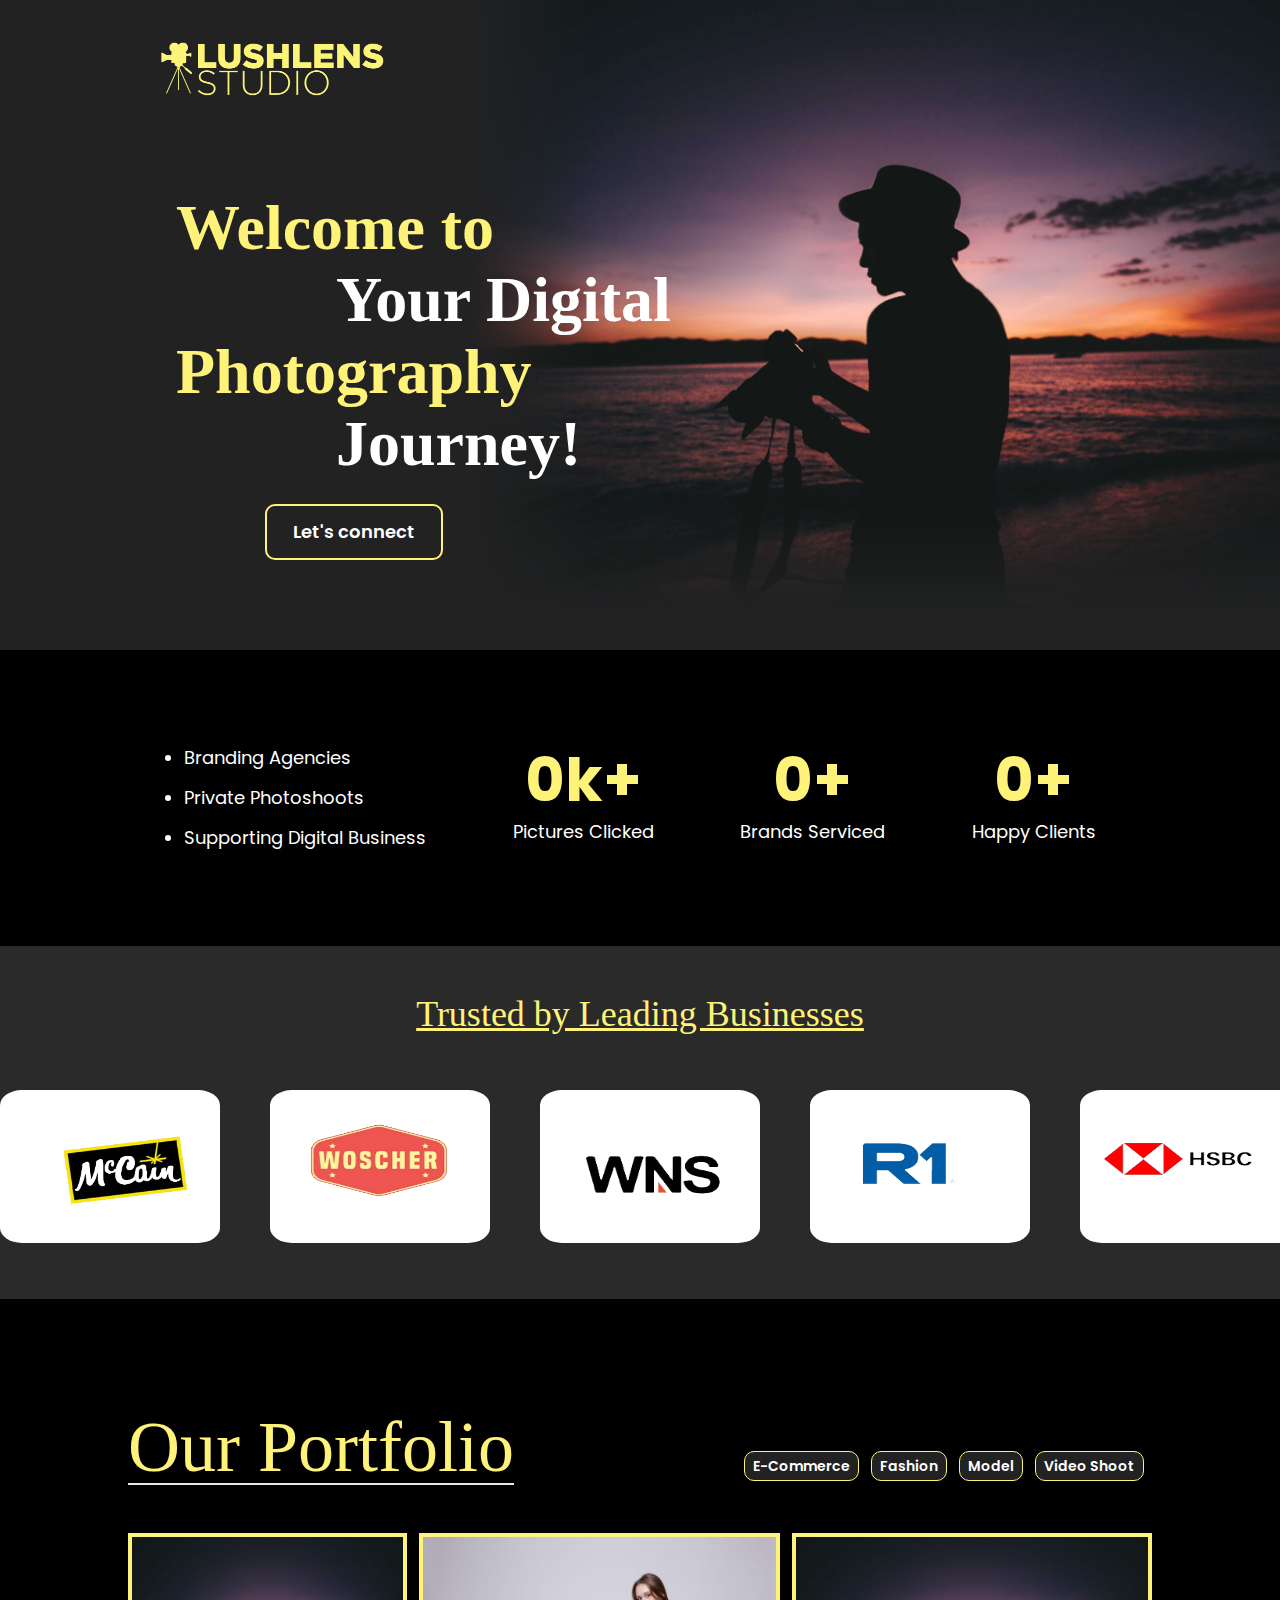
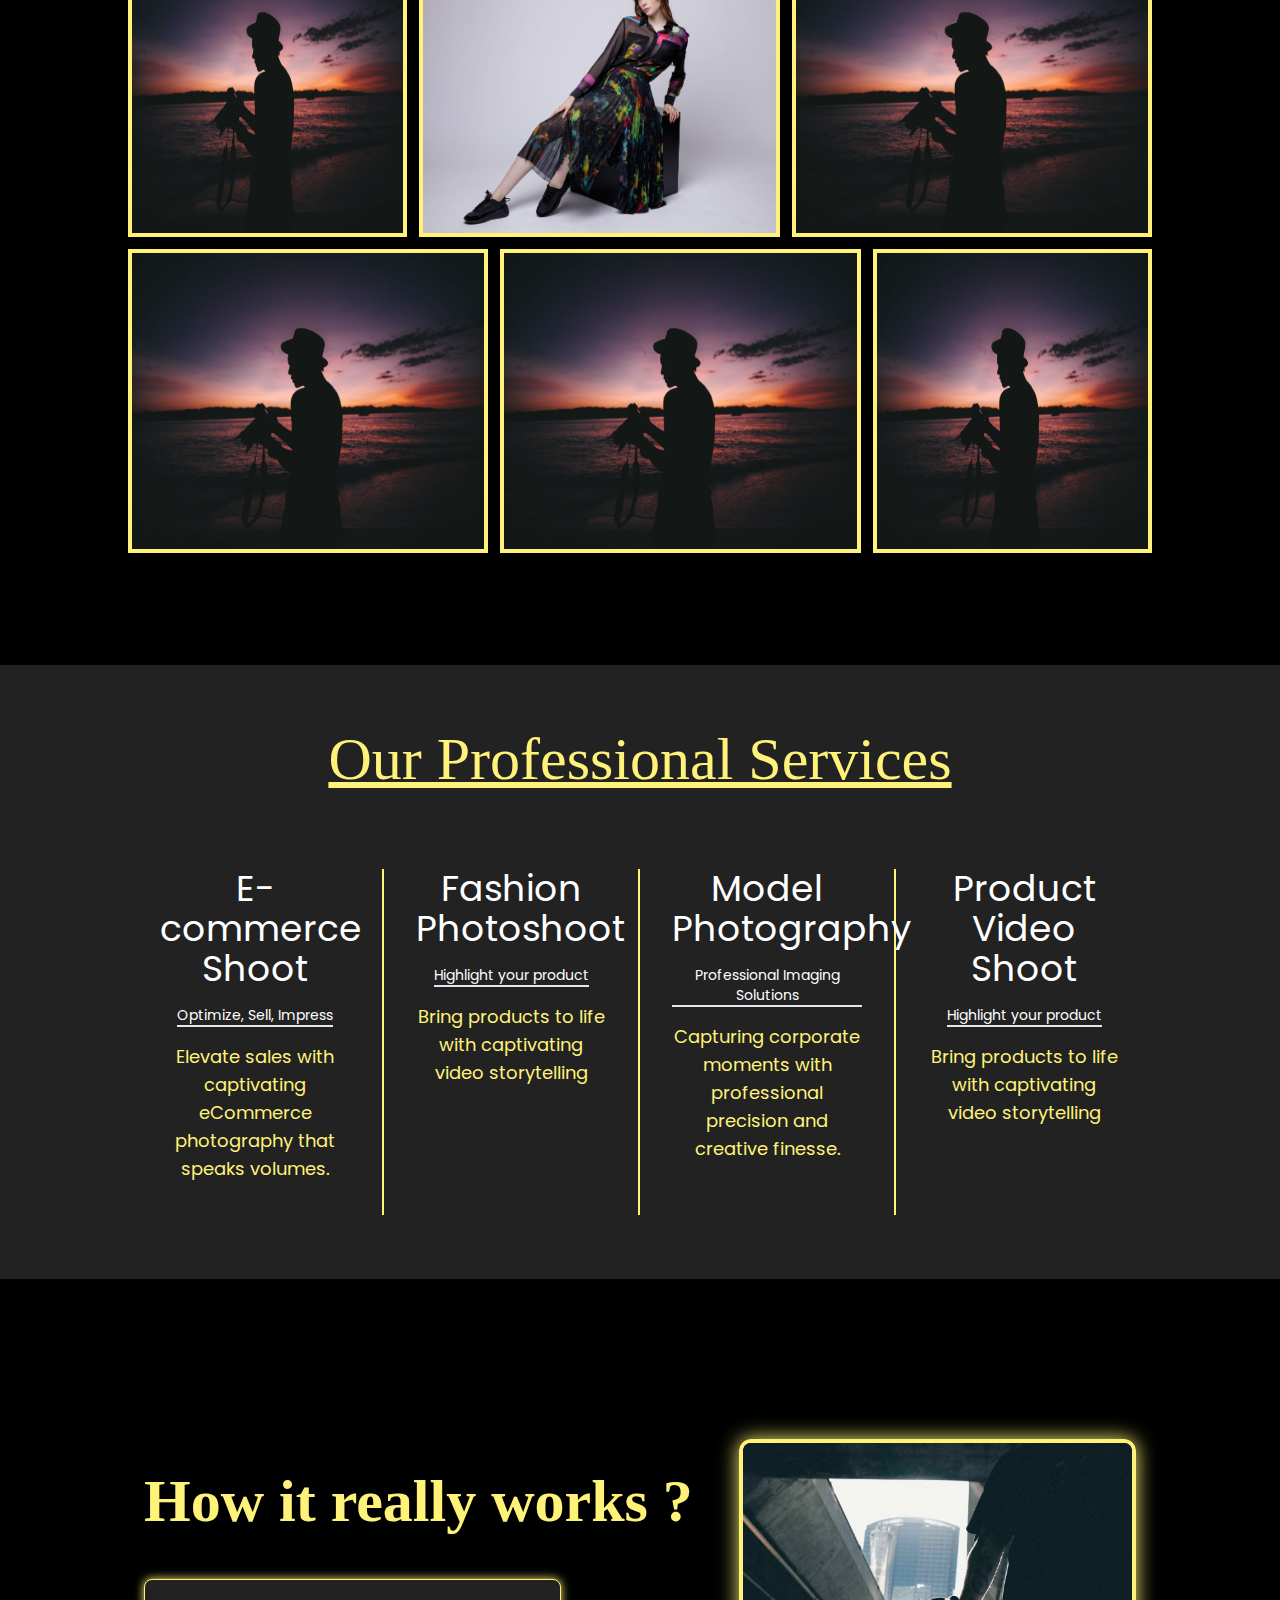
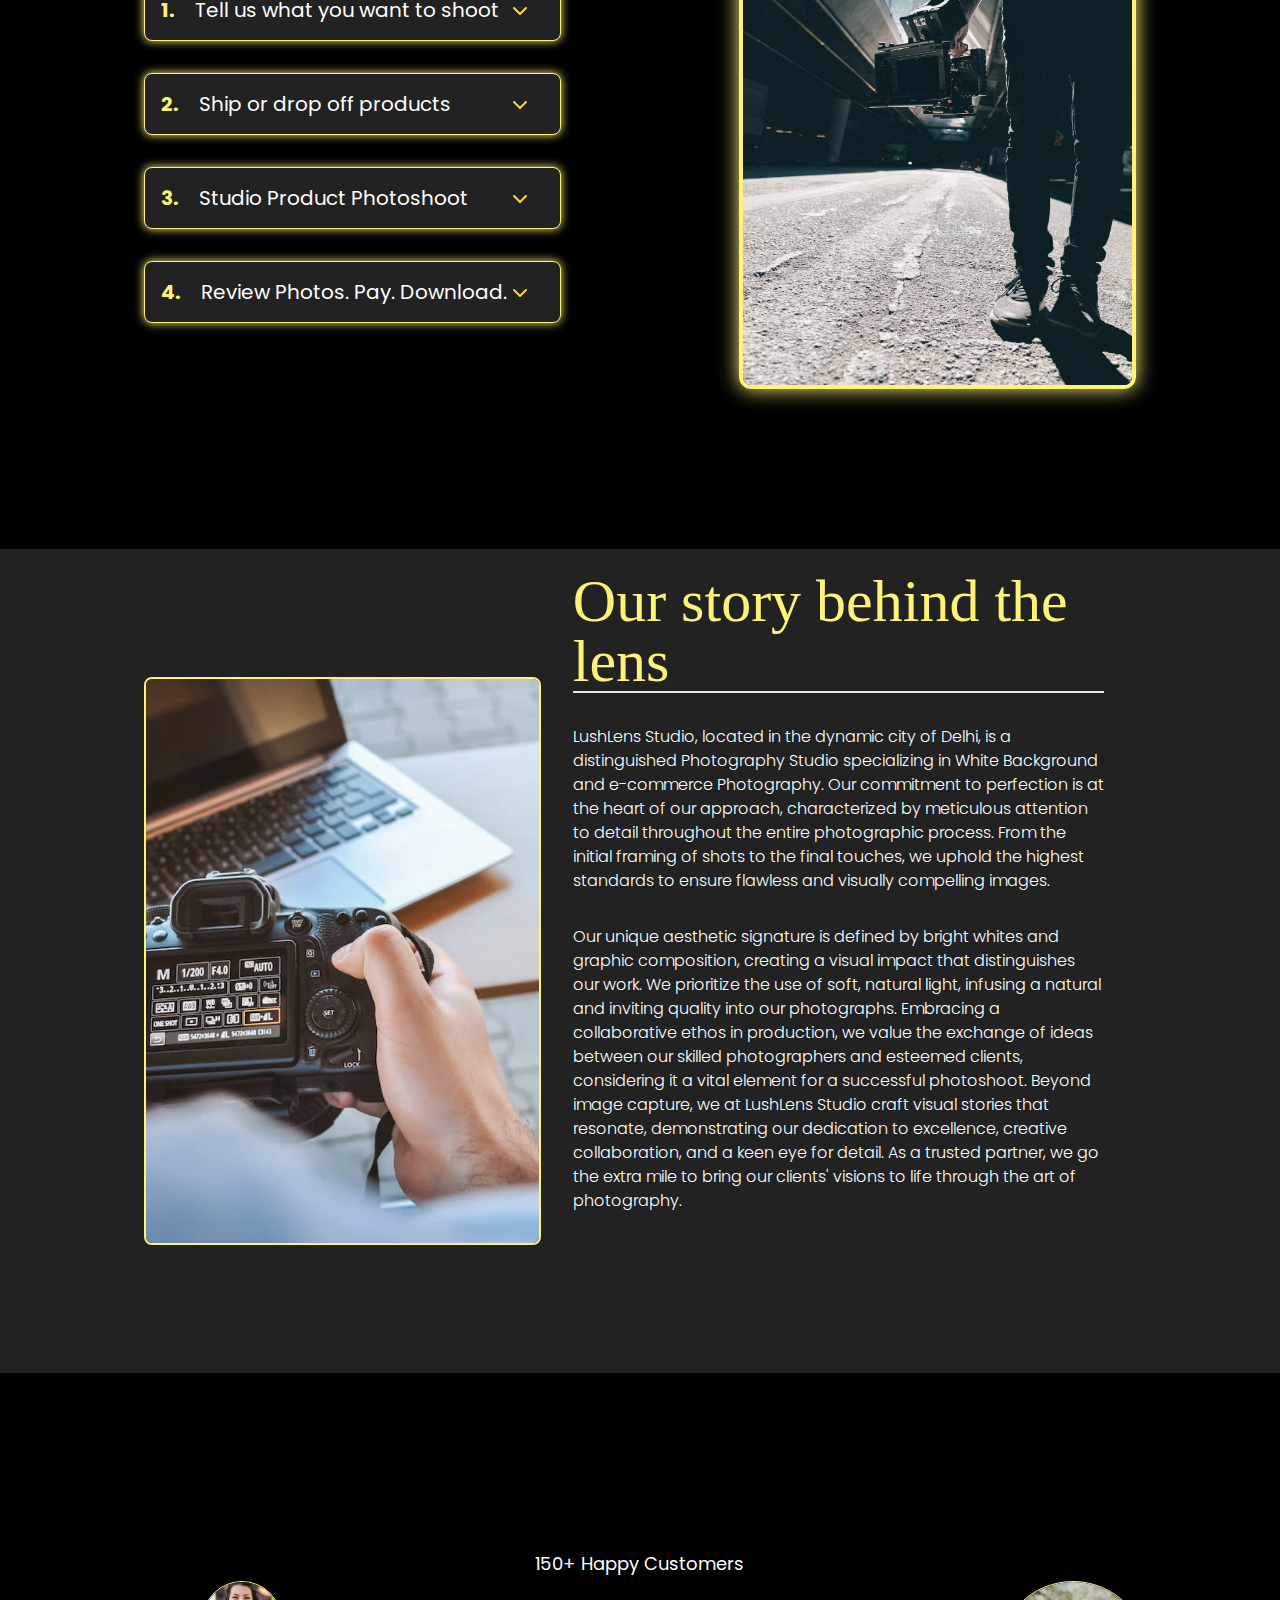
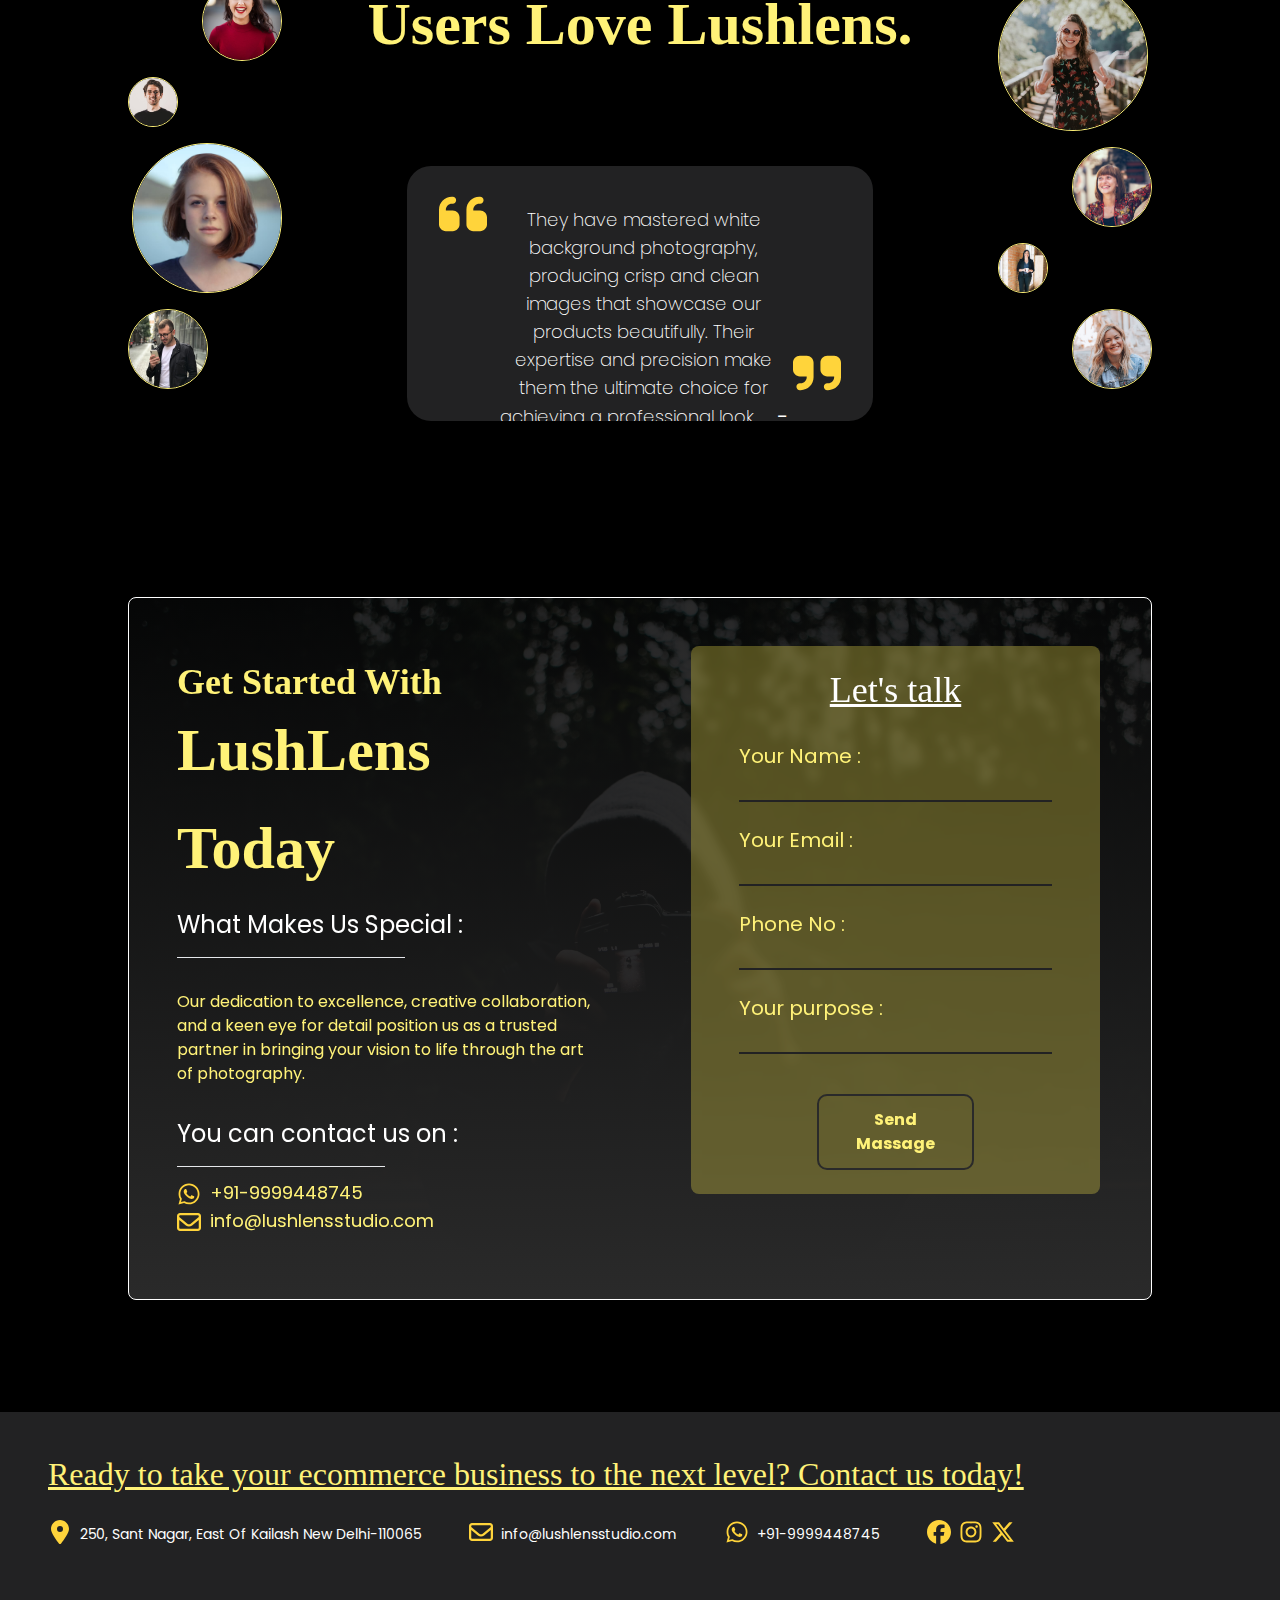
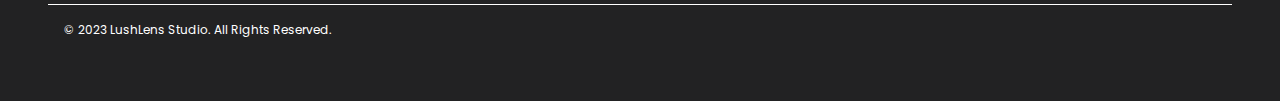
==== commit ae429301: "final touching left" ====
--- a/main/index.html
+++ b/main/index.html
@@ -12,8 +12,8 @@
       rel="stylesheet"
     />
   </head>
-  <body class="bg-primary text-secondary">
-    <header class="w-full h-[600px] md:h-[650px]">
+  <body class="bg-black text-secondary">
+    <header class="w-full bg-primary h-[600px] md:h-[650px]">
       <section
         id="header"
         class="w-full h-full block flex-wrap md:flex justify-between"
@@ -114,9 +114,9 @@
         </div>
       </section>
 
-      <section id="companies" class="bg-blue-50 md:mb-28 pt-6 md:pt-12">
+      <section id="companies" class="bg-fourth md:mb-28 pt-6 md:pt-12">
         <h1
-          class="text-center text-2xl md:text-4xl font-serif text-primary underline"
+          class="text-center text-2xl md:text-4xl font-serif text-third underline"
         >
           Trusted by Leading Businesses
         </h1>
@@ -410,16 +410,49 @@
         </div>
       </section>
 
+      <section id="services" class="md:py-16 bg-primary my-12 text-center py-12 px-8 md:px-32">
+        <h1 class="md:text-6xl text-5xl underline text-third font-serif md:mb-20">Our Professional Services</h1>
+
+        <div class="service-container w-full flex flex-wrap justify-between">
+          <div class="service-box w-full md:w-1/4 md:px-8 mt-12 md:mt-0 md:pb-8 md:border-r-2 md:border-third">
+            <h2 class="md:text-4xl text-3xl">E-commerce Shoot</h2>
+            <h5 class="mb-2 md:mb-0 md:my-4  border-b-2 inline-block text-sm">Optimize, Sell, Impress</h5>
+            <p class="md:mt-4 text-third text-sm md:text-lg">
+              Elevate sales with captivating eCommerce photography that speaks
+              volumes.
+            </p>
+          </div>
+          <div class="service-box w-full md:w-1/4 md:px-8 mt-12 md:mt-0 md:pb-8 md:border-r-2 md:border-third">
+            <h2 class="md:text-4xl text-3xl">Fashion Photoshoot</h2>
+            <h5 class="mb-2 md:mb-0 md:my-4  border-b-2 inline-block text-sm">Highlight your product</h5>
+            <p class="md:mt-4 text-third text-sm md:text-lg">Bring products to life with captivating video storytelling</p>
+          </div>
+          <div class="service-box w-full md:w-1/4 md:px-8 mt-12 md:mt-0 md:pb-8 md:border-r-2 md:border-third">
+            <h2 class="md:text-4xl text-3xl">Model Photography</h2>
+            <h5 class="mb-2 md:mb-0 md:my-4  border-b-2 inline-block text-sm">Professional Imaging Solutions</h5>
+            <p class="md:mt-4 text-third text-sm md:text-lg">
+              Capturing corporate moments with professional precision and
+              creative finesse.
+            </p>
+          </div>
+          <div class="service-box w-full md:w-1/4 md:px-8 mt-12 md:mt-0 md:pb-8" >
+            <h2 class="md:text-4xl text-3xl">Product Video Shoot</h2>
+            <h5 class="mb-2 md:mb-0 md:my-4  border-b-2 inline-block text-sm">Highlight your product</h5>
+            <p class="md:mt-4 text-third text-sm md:text-lg">Bring products to life with captivating video storytelling</p>
+          </div>
+        </div>
+      </section>
+
       <section
-        id="service"
-        class="min-h-[600px] my-12 md:my-28 p-8 md:py-0 md:px-24 bg-black"
+        id="process"
+        class="min-h-[600px] md:my-28 px-8 md:py-0 md:px-24"
       >
         <div
-          class="service-container w-full h-full flex flex-wrap gap-0 md:p-12"
+          class="process-container w-full h-full flex flex-wrap gap-0 md:p-12"
         >
-          <div class="services-box w-full md:w-3/5">
+          <div class="process-box w-full md:w-3/5">
             <h1
-              class="md:text-6xl text-4xl font-serif text-third bold mb-8 md:mb-12 font-semibold"
+              class="md:text-6xl text-4xl font-serif text-third bold mb-8 md:mb-12 md:mt-8 font-semibold"
             >
               How it really works ?
             </h1>
@@ -435,7 +468,7 @@
                     what you want to shoot
                   </h2>
                   <svg
-                    class="w-4 hidden h-4"
+                    class="w-4 hidden md:inline-block h-4"
                     xmlns="http://www.w3.org/2000/svg"
                     viewBox="0 0 512 512"
                   >
@@ -465,7 +498,7 @@
                     drop off products
                   </h2>
                   <svg
-                    class="w-4 hidden h-4"
+                    class="w-4 hidden md:inline-block h-4"
                     xmlns="http://www.w3.org/2000/svg"
                     viewBox="0 0 512 512"
                   >
@@ -495,7 +528,7 @@
                     Product Photoshoot
                   </h2>
                   <svg
-                    class="w-4 hidden h-4"
+                    class="w-4 hidden md:inline-block h-4"
                     xmlns="http://www.w3.org/2000/svg"
                     viewBox="0 0 512 512"
                   >
@@ -545,11 +578,11 @@
             </div>
           </div>
           <div
-            class="services-box hidden h-full md:flex align-bottom w-full md:w-2/5 relative"
+            class="process-box hidden h-full md:flex w-full md:w-2/5 relative"
           >
             <div
               style="box-shadow: 0 0 20px var(--third)"
-              class="service-img w-full rounded-xl overflow-hidden h-[550px] border-4 border-third"
+              class="process-img w-full rounded-xl overflow-hidden h-[550px] border-4 border-third"
             >
               <img src="../assest/services.jpg" alt="" />
             </div>
@@ -557,9 +590,9 @@
         </div>
       </section>
 
-      <section id="features" class="md:px-32 w-full my-16 md:my-28">
+      <section id="features" class="md:px-32 bg-primary w-full py-2 pb-8 md:py-28">
         <div
-          class="features-container md:bg-fourth md:border-2 border-third flex flex-wrap-reverse justify-between p-4 rounded-lg w-full min-h-[600px] md:h-[600px]"
+          class="features-container flex flex-wrap-reverse justify-between p-4 rounded-lg w-full min-h-[600px] md:h-[600px]"
         >
           <div
             class="feature-box w-full mt-8 md:mt-0 md:w-2/5 h-full border-2 border-third overflow-hidden rounded-lg"
@@ -584,7 +617,7 @@
               highest standards to ensure flawless and visually compelling
               images.
             </p>
-            
+
             <p
               class="text-sm md:text-base hidden md:block mt-2 md:mt-8 font-light text-secondary"
             >
@@ -606,7 +639,7 @@
       </section>
 
       <section
-        class="reviews w-full max-h-[600px] md:min-h-[600px] md:my-28 md:px-32 md:bg-black flex items-center justify-evenly"
+        class="reviews w-full max-h-[600px] md:min-h-[600px] md:my-28 md:px-32 flex items-center justify-evenly"
       >
         <div class="client-box-1 hidden md:block w-[15%] h-[80%]">
           <div class="client-1 w-full flex justify-end">
@@ -644,7 +677,7 @@
             150+ Happy Customers
           </h6>
           <h1
-            class="font-serif md:font-semibold text-third my-3 md:mt-0 md:mb-28 text-5xl md:text-6xl"
+            class="font-serif md:font-semibold text-third my-3 md:mt-0 mb-6 md:mb-28 text-5xl md:text-6xl"
           >
             Users Love Lushlens.
           </h1>
@@ -918,7 +951,7 @@
       </section>
     </main>
 
-    <footer class="w-full bg-black min-h-72 px-4 md:px-12">
+    <footer class="w-full bg-primary min-h-72 px-4 md:px-12">
       <div
         id="footer"
         class="py-4 md:py-12 border-b-[1px] border-secondary min-h-48"
--- a/main/style.css
+++ b/main/style.css
@@ -608,11 +608,6 @@
   margin-bottom: 3rem;
 }
 
-.my-16 {
-  margin-top: 4rem;
-  margin-bottom: 4rem;
-}
-
 .my-2 {
   margin-top: 0.5rem;
   margin-bottom: 0.5rem;
@@ -642,6 +637,10 @@
   margin-bottom: 3rem;
 }
 
+.mb-20 {
+  margin-bottom: 5rem;
+}
+
 .mb-3 {
   margin-bottom: 0.75rem;
 }
@@ -698,8 +697,16 @@
   margin-top: 2rem;
 }
 
-.mt-10 {
-  margin-top: 2.5rem;
+.-mb-8 {
+  margin-bottom: -2rem;
+}
+
+.mb-2 {
+  margin-bottom: 0.5rem;
+}
+
+.mt-12 {
+  margin-top: 3rem;
 }
 
 .block {
@@ -754,8 +761,8 @@
   height: 60%;
 }
 
-.h-40 {
-  height: 10rem;
+.h-4 {
+  height: 1rem;
 }
 
 .h-6 {
@@ -786,6 +793,10 @@
   height: 50px;
 }
 
+.h-\[550px\] {
+  height: 550px;
+}
+
 .h-\[600px\] {
   height: 600px;
 }
@@ -802,26 +813,10 @@
   height: 100%;
 }
 
-.h-4 {
-  height: 1rem;
-}
-
-.h-\[500px\] {
-  height: 500px;
-}
-
-.h-\[550px\] {
-  height: 550px;
-}
-
 .max-h-\[600px\] {
   max-height: 600px;
 }
 
-.max-h-\[500px\] {
-  max-height: 500px;
-}
-
 .min-h-48 {
   min-height: 12rem;
 }
@@ -834,10 +829,6 @@
   min-height: 600px;
 }
 
-.min-h-\[500px\] {
-  min-height: 500px;
-}
-
 .w-12 {
   width: 3rem;
 }
@@ -846,6 +837,10 @@
   width: 66.666667%;
 }
 
+.w-4 {
+  width: 1rem;
+}
+
 .w-6 {
   width: 1.5rem;
 }
@@ -892,30 +887,6 @@
 
 .w-full {
   width: 100%;
-}
-
-.w-1\/2 {
-  width: 50%;
-}
-
-.w-4 {
-  width: 1rem;
-}
-
-.w-2\/5 {
-  width: 40%;
-}
-
-.w-3\/5 {
-  width: 60%;
-}
-
-.w-\[50\%\] {
-  width: 50%;
-}
-
-.w-\[70\%\] {
-  width: 70%;
 }
 
 .flex-shrink-0 {
@@ -931,18 +902,10 @@
   cursor: pointer;
 }
 
-.list-inside {
-  list-style-position: inside;
-}
-
 .list-disc {
   list-style-type: disc;
 }
 
-.list-decimal {
-  list-style-type: decimal;
-}
-
 .list-none {
   list-style-type: none;
 }
@@ -991,14 +954,14 @@
   justify-content: space-evenly;
 }
 
+.gap-0 {
+  gap: 0px;
+}
+
 .gap-3 {
   gap: 0.75rem;
 }
 
-.gap-0 {
-  gap: 0px;
-}
-
 .overflow-hidden {
   overflow: hidden;
 }
@@ -1015,10 +978,6 @@
   border-radius: 0.5rem;
 }
 
-.rounded-md {
-  border-radius: 0.375rem;
-}
-
 .rounded-xl {
   border-radius: 0.75rem;
 }
@@ -1045,6 +1004,10 @@
 
 .border-b-\[2px\] {
   border-bottom-width: 2px;
+}
+
+.border-r-2 {
+  border-right-width: 2px;
 }
 
 .border-fourth {
@@ -1064,12 +1027,12 @@
 
 .border-third {
   --tw-border-opacity: 1;
-  border-color: rgb(250 233 77 / var(--tw-border-opacity));
-}
-
-.bg-blue-50 {
+  border-color: rgb(255 242 120 / var(--tw-border-opacity));
+}
+
+.bg-black {
   --tw-bg-opacity: 1;
-  background-color: rgb(239 246 255 / var(--tw-bg-opacity));
+  background-color: rgb(0 0 0 / var(--tw-bg-opacity));
 }
 
 .bg-fourth {
@@ -1086,16 +1049,6 @@
   background-color: transparent;
 }
 
-.bg-black {
-  --tw-bg-opacity: 1;
-  background-color: rgb(0 0 0 / var(--tw-bg-opacity));
-}
-
-.decoration-clone {
-  -webkit-box-decoration-break: clone;
-          box-decoration-break: clone;
-}
-
 .object-cover {
   -o-object-fit: cover;
      object-fit: cover;
@@ -1105,10 +1058,6 @@
   padding: 1rem;
 }
 
-.p-12 {
-  padding: 3rem;
-}
-
 .p-8 {
   padding: 2rem;
 }
@@ -1138,6 +1087,11 @@
   padding-bottom: 0.25rem;
 }
 
+.py-16 {
+  padding-top: 4rem;
+  padding-bottom: 4rem;
+}
+
 .py-2 {
   padding-top: 0.5rem;
   padding-bottom: 0.5rem;
@@ -1168,19 +1122,13 @@
   padding-bottom: 2rem;
 }
 
-.px-32 {
-  padding-left: 8rem;
-  padding-right: 8rem;
-}
-
-.px-24 {
-  padding-left: 6rem;
-  padding-right: 6rem;
-}
-
-.px-12 {
-  padding-left: 3rem;
-  padding-right: 3rem;
+.py-12 {
+  padding-top: 3rem;
+  padding-bottom: 3rem;
+}
+
+.pb-8 {
+  padding-bottom: 2rem;
 }
 
 .pl-9 {
@@ -1195,28 +1143,12 @@
   padding-top: 1.5rem;
 }
 
-.pr-8 {
-  padding-right: 2rem;
-}
-
-.pb-8 {
-  padding-bottom: 2rem;
-}
-
 .text-center {
   text-align: center;
 }
 
-.align-baseline {
-  vertical-align: baseline;
-}
-
 .align-middle {
   vertical-align: middle;
-}
-
-.align-bottom {
-  vertical-align: bottom;
 }
 
 .font-serif {
@@ -1258,8 +1190,8 @@
   font-size: 2.2rem;
 }
 
-.text-\[32px\] {
-  font-size: 32px;
+.text-\[38px\] {
+  font-size: 38px;
 }
 
 .text-\[42px\] {
@@ -1271,6 +1203,11 @@
   line-height: 1.5rem;
 }
 
+.text-lg {
+  font-size: 1.125rem;
+  line-height: 1.75rem;
+}
+
 .text-sm {
   font-size: 0.875rem;
   line-height: 1.25rem;
@@ -1281,24 +1218,11 @@
   line-height: 1.75rem;
 }
 
-.text-6xl {
-  font-size: 3.75rem;
-  line-height: 1;
-}
-
 .text-3xl {
   font-size: 1.875rem;
   line-height: 2.25rem;
 }
 
-.text-\[36px\] {
-  font-size: 36px;
-}
-
-.text-\[38px\] {
-  font-size: 38px;
-}
-
 .font-bold {
   font-weight: 700;
 }
@@ -1327,41 +1251,12 @@
   line-height: 1.75rem;
 }
 
+.leading-snug {
+  line-height: 1.375;
+}
+
 .leading-tight {
   line-height: 1.25;
-}
-
-.leading-10 {
-  line-height: 2.5rem;
-}
-
-.leading-relaxed {
-  line-height: 1.625;
-}
-
-.leading-\[5\.5rem\] {
-  line-height: 5.5rem;
-}
-
-.leading-6 {
-  line-height: 1.5rem;
-}
-
-.leading-loose {
-  line-height: 2;
-}
-
-.leading-9 {
-  line-height: 2.25rem;
-}
-
-.leading-snug {
-  line-height: 1.375;
-}
-
-.text-primary {
-  --tw-text-opacity: 1;
-  color: rgb(34 34 35 / var(--tw-text-opacity));
 }
 
 .text-secondary {
@@ -1371,33 +1266,11 @@
 
 .text-third {
   --tw-text-opacity: 1;
-  color: rgb(250 233 77 / var(--tw-text-opacity));
+  color: rgb(255 242 120 / var(--tw-text-opacity));
 }
 
 .underline {
   text-decoration-line: underline;
-}
-
-.shadow-md {
-  --tw-shadow: 0 4px 6px -1px rgb(0 0 0 / 0.1), 0 2px 4px -2px rgb(0 0 0 / 0.1);
-  --tw-shadow-colored: 0 4px 6px -1px var(--tw-shadow-color), 0 2px 4px -2px var(--tw-shadow-color);
-  box-shadow: var(--tw-ring-offset-shadow, 0 0 #0000), var(--tw-ring-shadow, 0 0 #0000), var(--tw-shadow);
-}
-
-.shadow-2xl {
-  --tw-shadow: 0 25px 50px -12px rgb(0 0 0 / 0.25);
-  --tw-shadow-colored: 0 25px 50px -12px var(--tw-shadow-color);
-  box-shadow: var(--tw-ring-offset-shadow, 0 0 #0000), var(--tw-ring-shadow, 0 0 #0000), var(--tw-shadow);
-}
-
-.shadow-black {
-  --tw-shadow-color: #000;
-  --tw-shadow: var(--tw-shadow-colored);
-}
-
-.shadow-third {
-  --tw-shadow-color: #fae94d;
-  --tw-shadow: var(--tw-shadow-colored);
 }
 
 .outline-none {
@@ -1445,8 +1318,8 @@
 
 :root {
   --primary: #222223;
-  --secondary: #ffffff;
-  --third: #fbbb48;
+  --secondary: hsl(0, 0%, 100%);
+  --third: #FFF278;
   --fourth: #2a2a2a;
 }
 
@@ -1549,13 +1422,27 @@
   display: flex;
   align-items: center;
   justify-content: space-between;
+  gap: 50px;
   animation: 20s slide infinite linear;
   flex-shrink: 0;
+  margin-right: 50px;
+}
+
+.logos-slide div {
+  background-color: var(--secondary);
+  border-radius: 10%;
+  padding: 10px;
 }
 
 .logos-slide img {
-  width: 170px;
+  width: 200px;
   aspect-ratio: 3/2;
+}
+
+@media (max-width: 768px) {
+  .logos-slide img {
+    width: 120px;
+  }
 }
 
 .hover\:scale-125:hover {
@@ -1588,6 +1475,10 @@
     margin-bottom: 0px;
   }
 
+  .md\:mb-12 {
+    margin-bottom: 3rem;
+  }
+
   .md\:mb-28 {
     margin-bottom: 7rem;
   }
@@ -1608,6 +1499,10 @@
     margin-top: 0.5rem;
   }
 
+  .md\:mt-3 {
+    margin-top: 0.75rem;
+  }
+
   .md\:mt-4 {
     margin-top: 1rem;
   }
@@ -1620,22 +1515,22 @@
     margin-top: 2rem;
   }
 
-  .md\:mt-3 {
-    margin-top: 0.75rem;
+  .md\:mb-20 {
+    margin-bottom: 5rem;
   }
 
   .md\:block {
     display: block;
   }
 
+  .md\:inline-block {
+    display: inline-block;
+  }
+
   .md\:flex {
     display: flex;
   }
 
-  .md\:hidden {
-    display: none;
-  }
-
   .md\:h-6 {
     height: 1.5rem;
   }
@@ -1672,6 +1567,10 @@
     width: 50%;
   }
 
+  .md\:w-1\/4 {
+    width: 25%;
+  }
+
   .md\:w-2\/5 {
     width: 40%;
   }
@@ -1704,6 +1603,10 @@
     width: 50%;
   }
 
+  .md\:w-\[55\%\] {
+    width: 55%;
+  }
+
   .md\:w-\[65\%\] {
     width: 65%;
   }
@@ -1714,10 +1617,6 @@
 
   .md\:w-\[80\%\] {
     width: 80%;
-  }
-
-  .md\:w-\[55\%\] {
-    width: 55%;
   }
 
   .md\:translate-x-40 {
@@ -1733,9 +1632,18 @@
     border-width: 1px;
   }
 
-  .md\:bg-fourth {
+  .md\:border-r-2 {
+    border-right-width: 2px;
+  }
+
+  .md\:border-third {
+    --tw-border-opacity: 1;
+    border-color: rgb(255 242 120 / var(--tw-border-opacity));
+  }
+
+  .md\:bg-black {
     --tw-bg-opacity: 1;
-    background-color: rgb(42 42 42 / var(--tw-bg-opacity));
+    background-color: rgb(0 0 0 / var(--tw-bg-opacity));
   }
 
   .md\:bg-primary {
@@ -1748,21 +1656,16 @@
     background-color: rgb(254 252 232 / var(--tw-bg-opacity));
   }
 
-  .md\:bg-black {
-    --tw-bg-opacity: 1;
-    background-color: rgb(0 0 0 / var(--tw-bg-opacity));
-  }
-
   .md\:p-0 {
     padding: 0px;
   }
 
+  .md\:p-12 {
+    padding: 3rem;
+  }
+
   .md\:p-8 {
     padding: 2rem;
-  }
-
-  .md\:p-12 {
-    padding: 3rem;
   }
 
   .md\:px-12 {
@@ -1770,6 +1673,11 @@
     padding-right: 3rem;
   }
 
+  .md\:px-24 {
+    padding-left: 6rem;
+    padding-right: 6rem;
+  }
+
   .md\:px-32 {
     padding-left: 8rem;
     padding-right: 8rem;
@@ -1785,6 +1693,11 @@
     padding-right: 88px;
   }
 
+  .md\:py-0 {
+    padding-top: 0px;
+    padding-bottom: 0px;
+  }
+
   .md\:py-10 {
     padding-top: 2.5rem;
     padding-bottom: 2.5rem;
@@ -1805,6 +1718,11 @@
     padding-bottom: 4rem;
   }
 
+  .md\:py-28 {
+    padding-top: 7rem;
+    padding-bottom: 7rem;
+  }
+
   .md\:py-3 {
     padding-top: 0.75rem;
     padding-bottom: 0.75rem;
@@ -1815,9 +1733,13 @@
     padding-bottom: 2rem;
   }
 
-  .md\:px-24 {
-    padding-left: 6rem;
-    padding-right: 6rem;
+  .md\:px-8 {
+    padding-left: 2rem;
+    padding-right: 2rem;
+  }
+
+  .md\:pb-0 {
+    padding-bottom: 0px;
   }
 
   .md\:pl-44 {
@@ -1828,6 +1750,10 @@
     padding-right: 3rem;
   }
 
+  .md\:pr-8 {
+    padding-right: 2rem;
+  }
+
   .md\:pt-0 {
     padding-top: 0px;
   }
@@ -1840,8 +1766,8 @@
     padding-top: 12rem;
   }
 
-  .md\:pb-0 {
-    padding-bottom: 0px;
+  .md\:pb-8 {
+    padding-bottom: 2rem;
   }
 
   .md\:text-start {
@@ -1891,11 +1817,6 @@
     line-height: 1.75rem;
   }
 
-  .md\:text-5xl {
-    font-size: 3rem;
-    line-height: 1;
-  }
-
   .md\:font-bold {
     font-weight: 700;
   }
@@ -1915,7 +1836,8 @@
   .md\:leading-relaxed {
     line-height: 1.625;
   }
-}
-
-
-
+
+  .md\:underline {
+    text-decoration-line: underline;
+  }
+}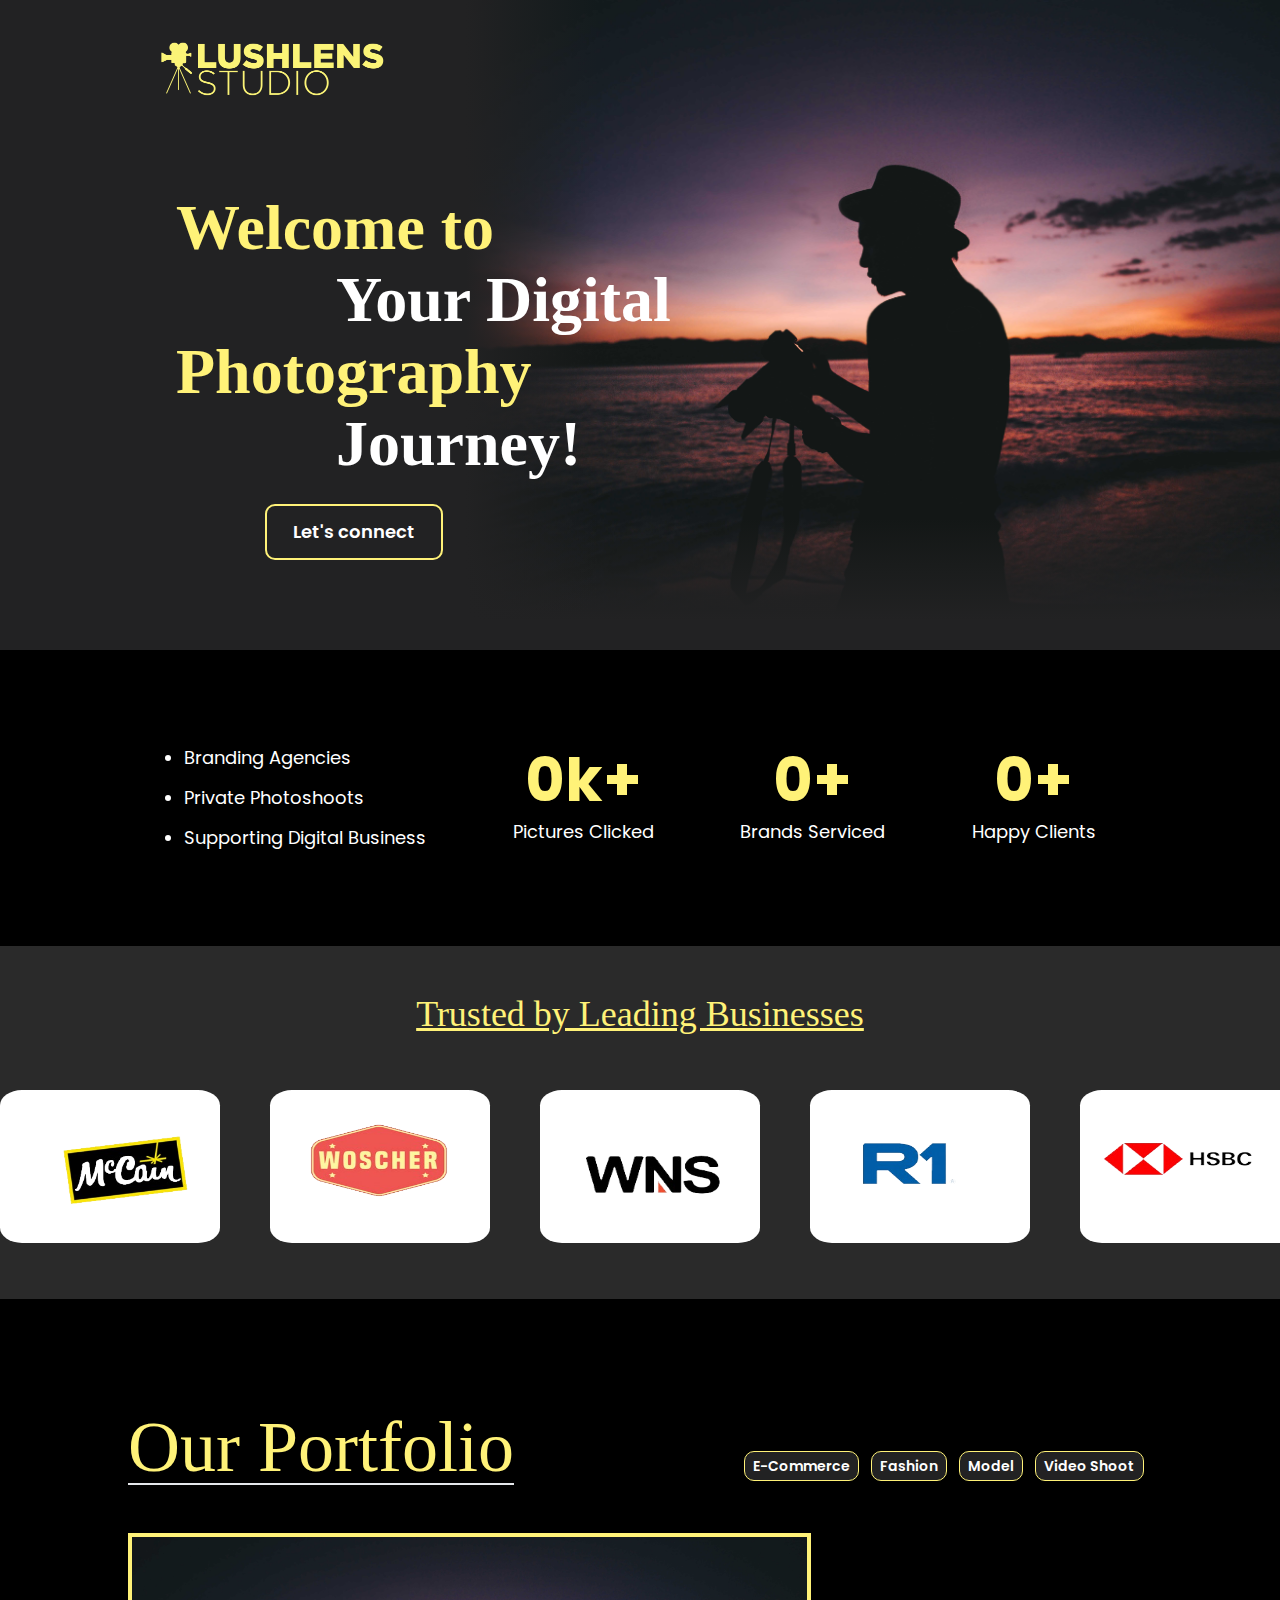
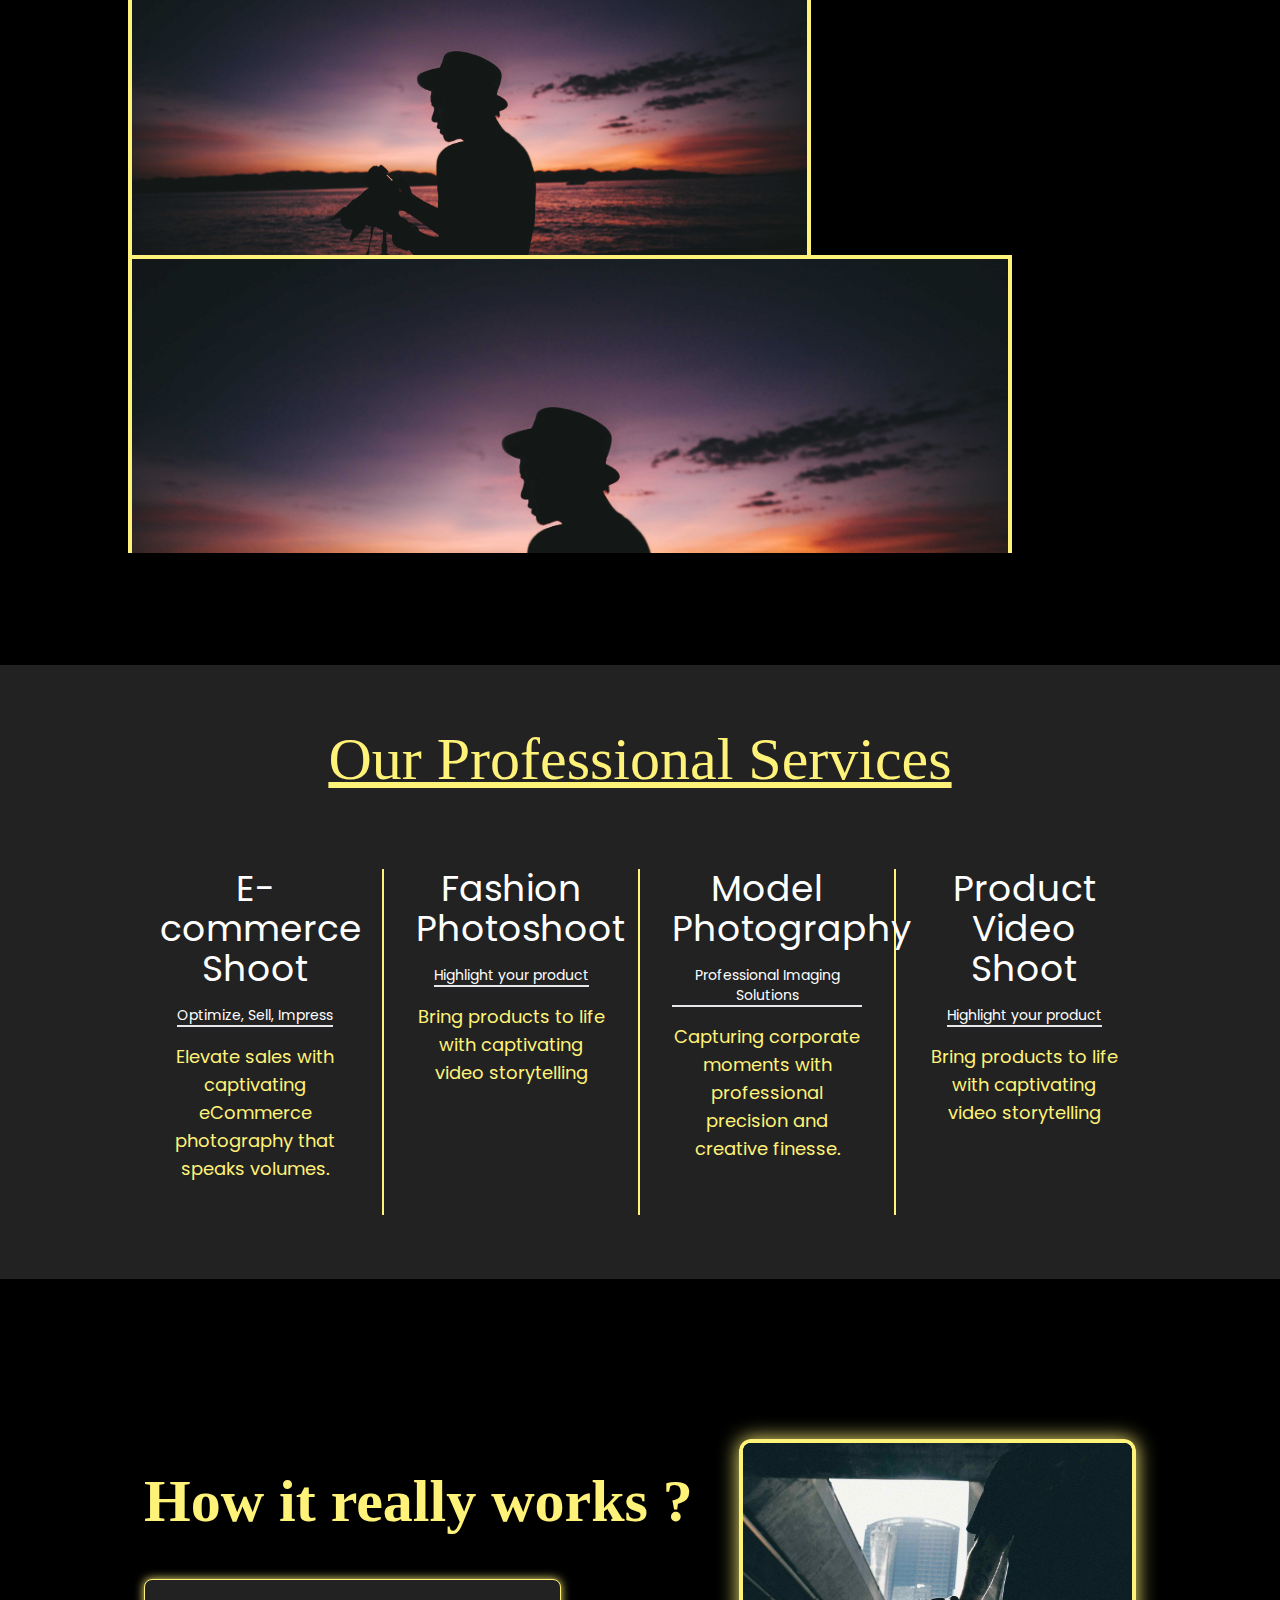
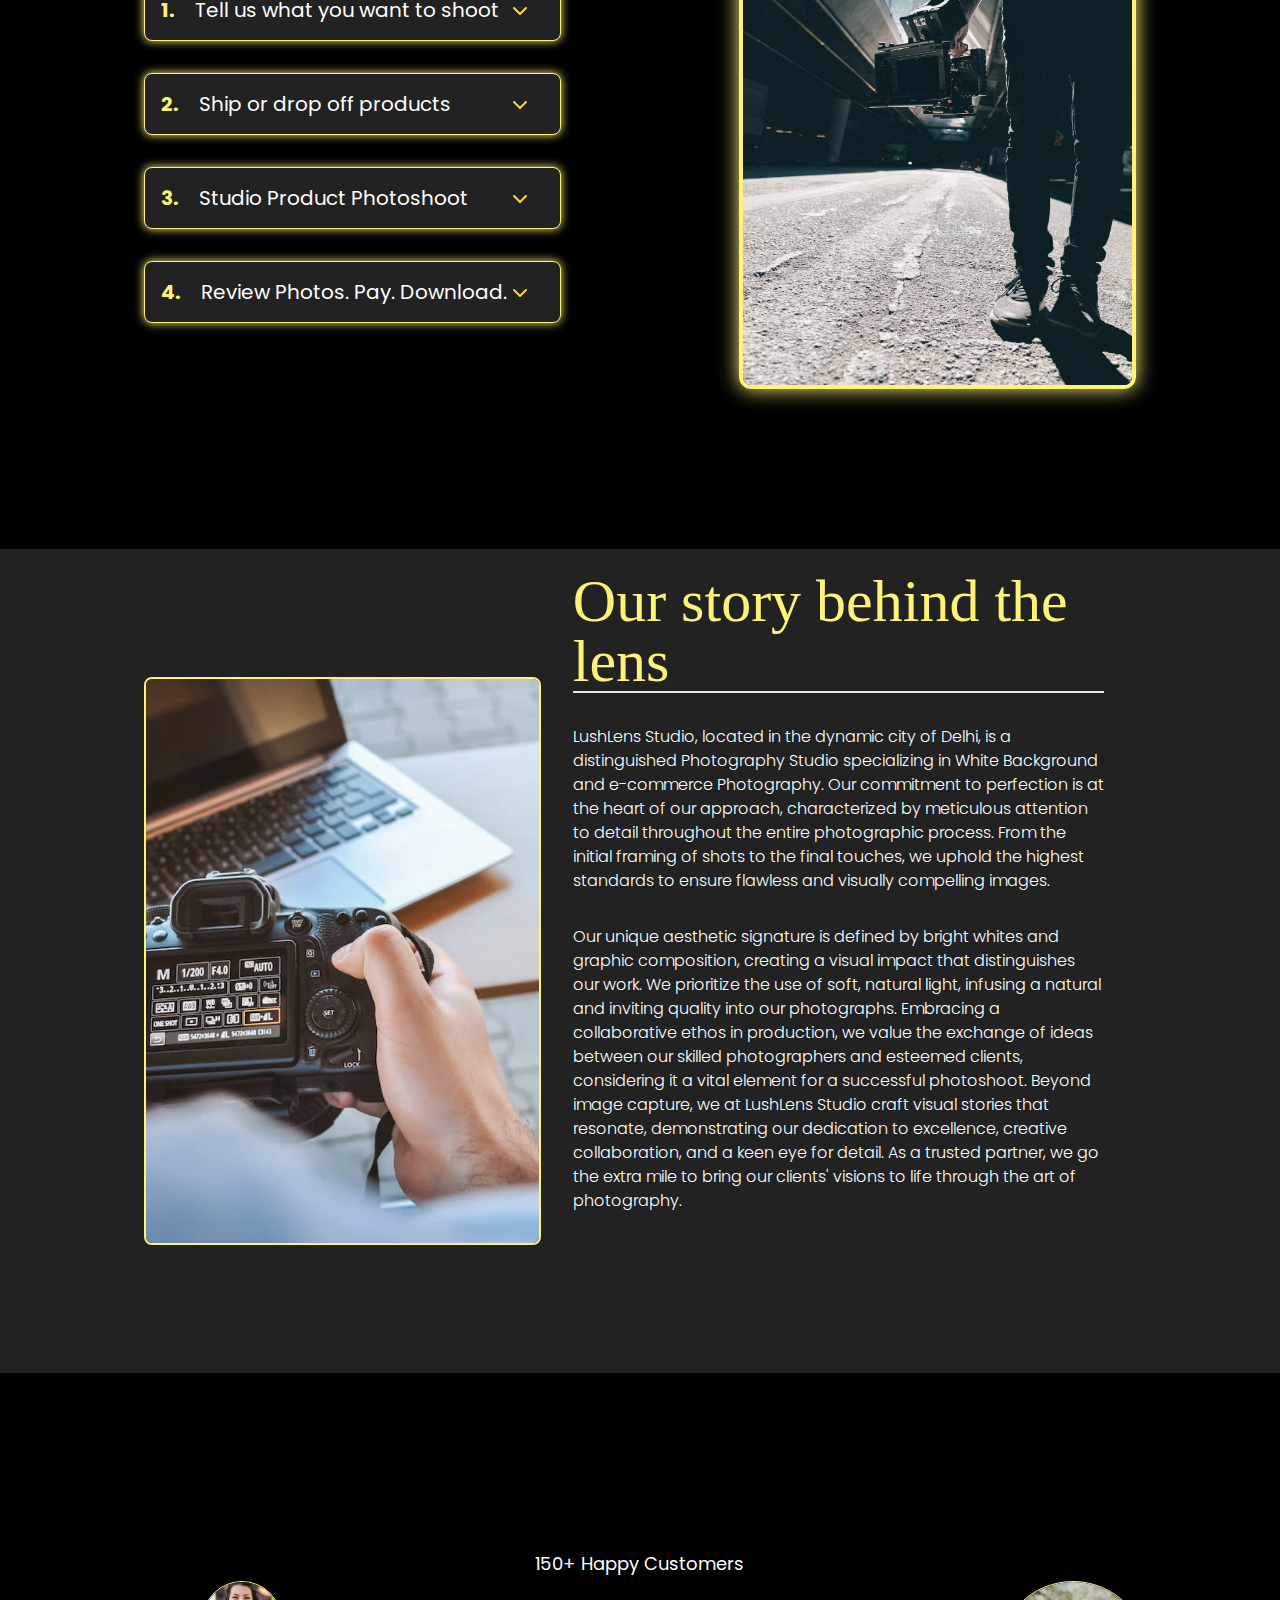
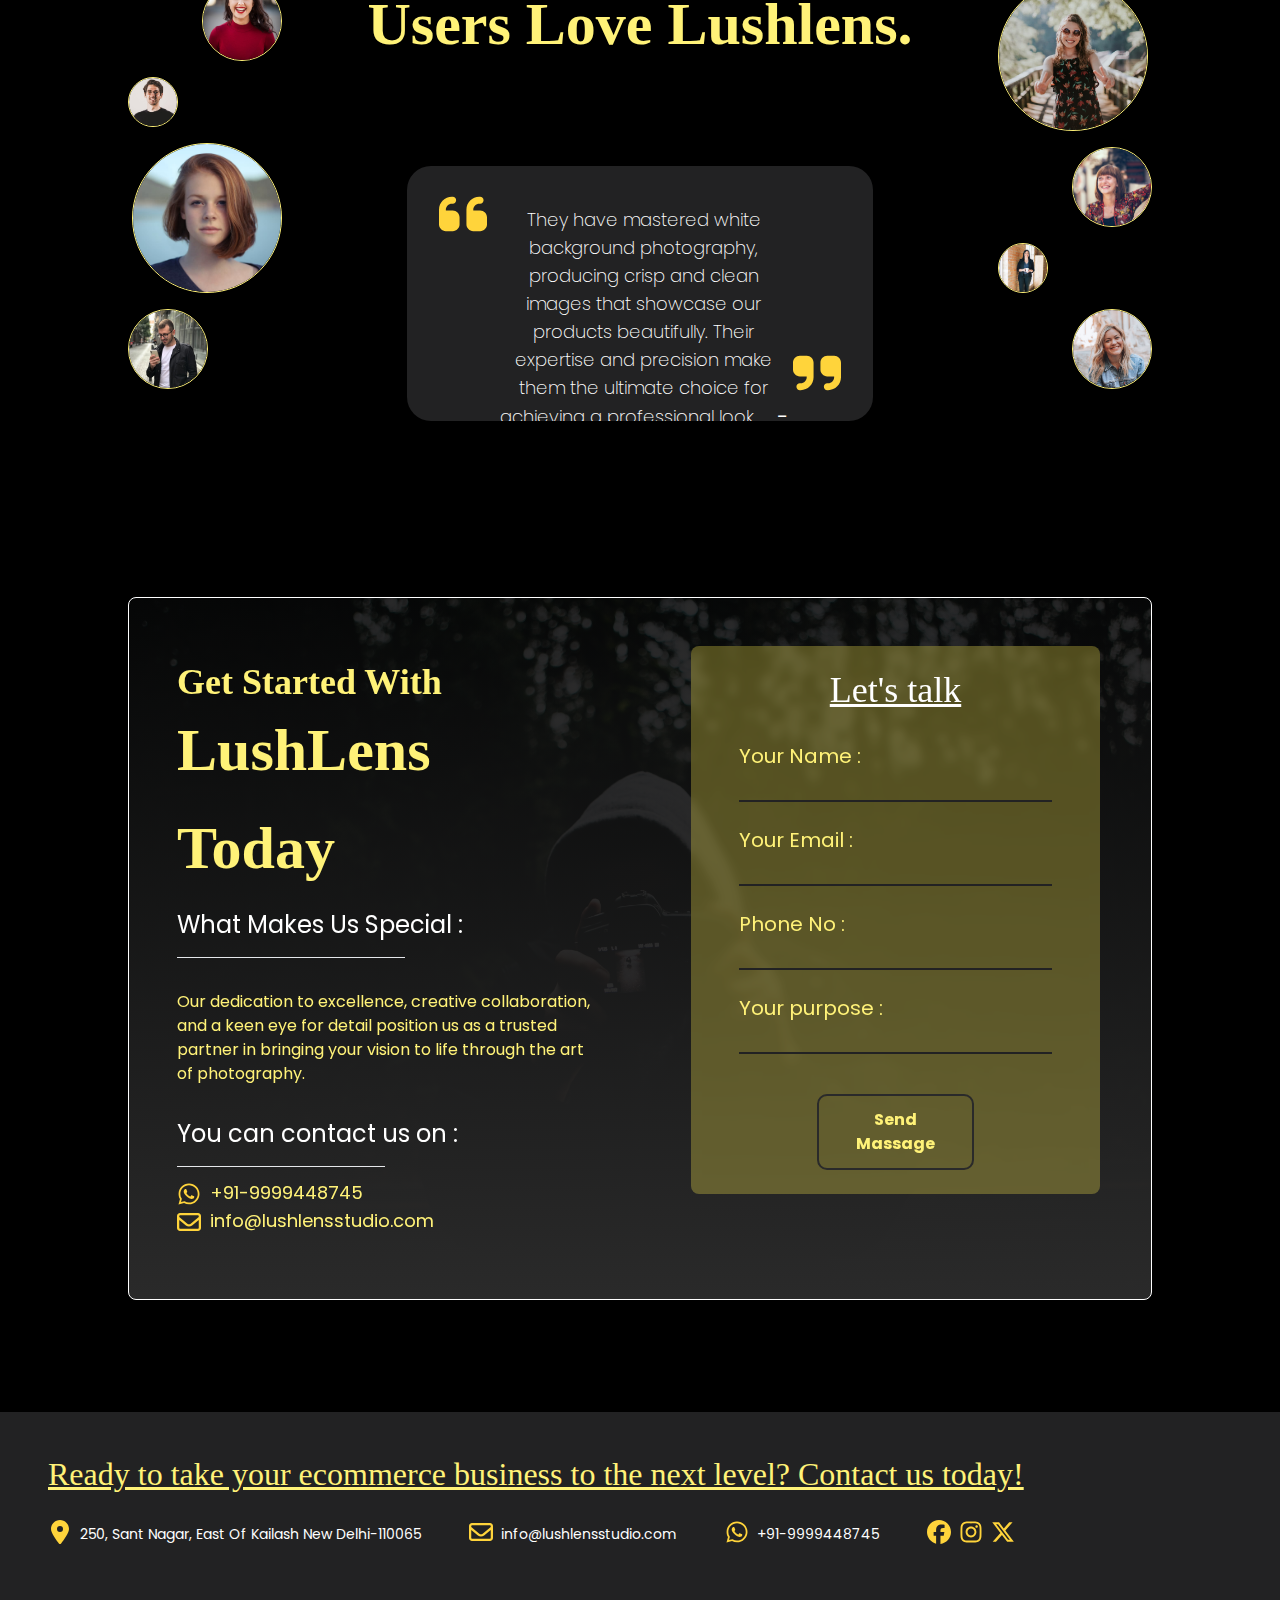
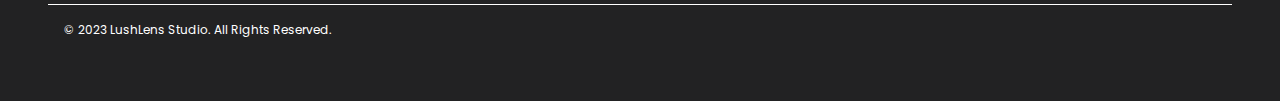
==== commit 18c52a11: "final touch" ====
--- a/main/index.html
+++ b/main/index.html
@@ -128,7 +128,7 @@
       </section>
 
       <section id="img-section" class="my-8 md:my-28 px-8 md:px-32">
-        <div class="first-box flex flex-wrap justify-between items-end mb-12">
+        <div class="first-box flex flex-wrap justify-between items-end mb-4 md:mb-12">
           <h1
             class="text-[42px] md:text-7xl mb-6 md:mb-0 border-b-2 capitalize font-serif text-third"
           >
@@ -151,25 +151,25 @@
           </div>
         </div>
 
-        <div class="second-box w-full h-80 md:h-[620px] overflow-hidden">
+        <div class="second-box w-full h-[450px] md:h-[620px] overflow-x-hidden md:overflow-hidden">
           <div
             class="photograph-container flex flex-wrap relative w-full h-full transition-all duration-1000 ease-in-out"
           >
             <div
               class="photograph-box absolute flex w-full h-full gap-3 flex-shrink-0 flex-col"
             >
-              <div class="imgbox w-full h-1/2 flex gap-3 justify-between">
-                <div
-                  class="image cursor-pointer border-4 w-2/3 border-third overflow-hidden"
-                >
-                  <img
-                    src="../assest//header.jpg"
-                    alt=""
-                    class="hover:scale-125 transition-all duration-500 ease-in-out"
-                  />
-                </div>
-                <div
-                  class="image cursor-pointer border-4 w-[86.3333%] border-third overflow-hidden"
+              <div class="imgbox w-full md:h-1/2 flex flex-wrap gap-3 justify-between">
+                <div
+                  class="image cursor-pointer border-4 w-[90%] md:w-2/3 border-third overflow-hidden"
+                >
+                  <img
+                    src="../assest//header.jpg"
+                    alt=""
+                    class="hover:scale-125 transition-all duration-500 ease-in-out"
+                  />
+                </div>
+                <div
+                  class="image cursor-pointer border-4 w-[90%] md:w-[86.3333%] border-third overflow-hidden"
                 >
                   <img
                     src="../assest//back.jpg"
@@ -178,36 +178,36 @@
                   />
                 </div>
                 <div
-                  class="image cursor-pointer border-4 w-[86.3333%] border-third overflow-hidden"
-                >
-                  <img
-                    src="../assest//header.jpg"
-                    alt=""
-                    class="hover:scale-125 transition-all duration-500 ease-in-out"
-                  />
-                </div>
-              </div>
-              <div class="imgbox w-full h-1/2 flex gap-3 justify-between">
-                <div
-                  class="image cursor-pointer border-4 w-[86.3333%] border-third overflow-hidden"
-                >
-                  <img
-                    src="../assest//header.jpg"
-                    alt=""
-                    class="hover:scale-125 transition-all duration-500 ease-in-out"
-                  />
-                </div>
-                <div
-                  class="image cursor-pointer border-4 w-[86.3333%] border-third overflow-hidden"
-                >
-                  <img
-                    src="../assest//header.jpg"
-                    alt=""
-                    class="hover:scale-125 transition-all duration-500 ease-in-out"
-                  />
-                </div>
-                <div
-                  class="image cursor-pointer border-4 w-2/3 border-third overflow-hidden"
+                  class="image cursor-pointer border-4 w-[90%] md:w-[86.3333%] border-third overflow-hidden"
+                >
+                  <img
+                    src="../assest//header.jpg"
+                    alt=""
+                    class="hover:scale-125 transition-all duration-500 ease-in-out"
+                  />
+                </div>
+              </div>
+              <div class="imgbox w-full md:h-1/2 flex flex-wrap gap-3 justify-between">
+                <div
+                  class="image cursor-pointer border-4 w-[90%] md:w-[86.3333%] border-third overflow-hidden"
+                >
+                  <img
+                    src="../assest//header.jpg"
+                    alt=""
+                    class="hover:scale-125 transition-all duration-500 ease-in-out"
+                  />
+                </div>
+                <div
+                  class="image cursor-pointer border-4 w-[90%] md:w-[86.3333%] border-third overflow-hidden"
+                >
+                  <img
+                    src="../assest//header.jpg"
+                    alt=""
+                    class="hover:scale-125 transition-all duration-500 ease-in-out"
+                  />
+                </div>
+                <div
+                  class="image cursor-pointer border-4 w-[90%] md:w-2/3 border-third overflow-hidden"
                 >
                   <img
                     src="../assest//header.jpg"
@@ -221,9 +221,9 @@
             <div
               class="photograph-box absolute flex w-full h-full gap-3 flex-shrink-0 flex-col"
             >
-              <div class="imgbox w-full h-1/2 flex gap-3 justify-between">
-                <div
-                  class="image cursor-pointer border-4 w-2/3 border-third overflow-hidden"
+              <div class="imgbox w-full md:h-1/2 flex flex-wrap gap-3 justify-between">
+                <div
+                  class="image cursor-pointer border-4 w-[90%] md:w-2/3 border-third overflow-hidden"
                 >
                   <img
                     src="../assest//back.jpg"
@@ -232,7 +232,7 @@
                   />
                 </div>
                 <div
-                  class="image cursor-pointer border-4 w-[86.3333%] border-third overflow-hidden"
+                  class="image cursor-pointer border-4 w-[90%] md:w-[86.3333%] border-third overflow-hidden"
                 >
                   <img
                     src="../assest//back.jpg"
@@ -241,36 +241,36 @@
                   />
                 </div>
                 <div
-                  class="image cursor-pointer border-4 w-[86.3333%] border-third overflow-hidden"
-                >
-                  <img
-                    src="../assest//header.jpg"
-                    alt=""
-                    class="hover:scale-125 transition-all duration-500 ease-in-out"
-                  />
-                </div>
-              </div>
-              <div class="imgbox w-full h-1/2 flex gap-3 justify-between">
-                <div
-                  class="image cursor-pointer border-4 w-[86.3333%] border-third overflow-hidden"
-                >
-                  <img
-                    src="../assest//header.jpg"
-                    alt=""
-                    class="hover:scale-125 transition-all duration-500 ease-in-out"
-                  />
-                </div>
-                <div
-                  class="image cursor-pointer border-4 w-[86.3333%] border-third overflow-hidden"
-                >
-                  <img
-                    src="../assest//header.jpg"
-                    alt=""
-                    class="hover:scale-125 transition-all duration-500 ease-in-out"
-                  />
-                </div>
-                <div
-                  class="image cursor-pointer border-4 w-2/3 border-third overflow-hidden"
+                  class="image cursor-pointer border-4 w-[90%] md:w-[86.3333%] border-third overflow-hidden"
+                >
+                  <img
+                    src="../assest//header.jpg"
+                    alt=""
+                    class="hover:scale-125 transition-all duration-500 ease-in-out"
+                  />
+                </div>
+              </div>
+              <div class="imgbox w-full md:h-1/2 flex flex-wrap gap-3 justify-between">
+                <div
+                  class="image cursor-pointer border-4 w-[90%] md:w-[86.3333%] border-third overflow-hidden"
+                >
+                  <img
+                    src="../assest//header.jpg"
+                    alt=""
+                    class="hover:scale-125 transition-all duration-500 ease-in-out"
+                  />
+                </div>
+                <div
+                  class="image cursor-pointer border-4 w-[90%] md:w-[86.3333%] border-third overflow-hidden"
+                >
+                  <img
+                    src="../assest//header.jpg"
+                    alt=""
+                    class="hover:scale-125 transition-all duration-500 ease-in-out"
+                  />
+                </div>
+                <div
+                  class="image cursor-pointer border-4 w-[90%] md:w-2/3 border-third overflow-hidden"
                 >
                   <img
                     src="../assest//header.jpg"
@@ -284,47 +284,47 @@
             <div
               class="photograph-box absolute flex w-full h-full gap-3 flex-shrink-0 flex-col"
             >
-              <div class="imgbox w-full h-1/2 flex gap-3 justify-between">
-                <div
-                  class="image cursor-pointer border-4 w-2/3 border-third overflow-hidden"
-                >
-                  <img
-                    src="../assest//header.jpg"
-                    alt=""
-                    class="hover:scale-125 transition-all duration-500 ease-in-out"
-                  />
-                </div>
-                <div
-                  class="image cursor-pointer border-4 w-[86.3333%] border-third overflow-hidden"
-                >
-                  <img
-                    src="../assest//header.jpg"
-                    alt=""
-                    class="hover:scale-125 transition-all duration-500 ease-in-out"
-                  />
-                </div>
-                <div
-                  class="image cursor-pointer border-4 w-[86.3333%] border-third overflow-hidden"
-                >
-                  <img
-                    src="../assest//header.jpg"
-                    alt=""
-                    class="hover:scale-125 transition-all duration-500 ease-in-out"
-                  />
-                </div>
-              </div>
-              <div class="imgbox w-full h-1/2 flex gap-3 justify-between">
-                <div
-                  class="image cursor-pointer border-4 w-[86.3333%] border-third overflow-hidden"
-                >
-                  <img
-                    src="../assest//header.jpg"
-                    alt=""
-                    class="hover:scale-125 transition-all duration-500 ease-in-out"
-                  />
-                </div>
-                <div
-                  class="image cursor-pointer border-4 w-[86.3333%] border-third overflow-hidden"
+              <div class="imgbox w-full md:h-1/2 flex flex-wrap gap-3 justify-between">
+                <div
+                  class="image cursor-pointer border-4 w-[90%] md:w-2/3 border-third overflow-hidden"
+                >
+                  <img
+                    src="../assest//header.jpg"
+                    alt=""
+                    class="hover:scale-125 transition-all duration-500 ease-in-out"
+                  />
+                </div>
+                <div
+                  class="image cursor-pointer border-4 w-[90%] md:w-[86.3333%] border-third overflow-hidden"
+                >
+                  <img
+                    src="../assest//header.jpg"
+                    alt=""
+                    class="hover:scale-125 transition-all duration-500 ease-in-out"
+                  />
+                </div>
+                <div
+                  class="image cursor-pointer border-4 w-[90%] md:w-[86.3333%] border-third overflow-hidden"
+                >
+                  <img
+                    src="../assest//header.jpg"
+                    alt=""
+                    class="hover:scale-125 transition-all duration-500 ease-in-out"
+                  />
+                </div>
+              </div>
+              <div class="imgbox w-full md:h-1/2 flex flex-wrap gap-3 justify-between">
+                <div
+                  class="image cursor-pointer border-4 w-[90%] md:w-[86.3333%] border-third overflow-hidden"
+                >
+                  <img
+                    src="../assest//header.jpg"
+                    alt=""
+                    class="hover:scale-125 transition-all duration-500 ease-in-out"
+                  />
+                </div>
+                <div
+                  class="image cursor-pointer border-4 w-[90%] md:w-[86.3333%] border-third overflow-hidden"
                 >
                   <img
                     src="../assest//back.jpg"
@@ -333,7 +333,7 @@
                   />
                 </div>
                 <div
-                  class="image cursor-pointer border-4 w-2/3 border-third overflow-hidden"
+                  class="image cursor-pointer border-4 w-[90%] md:w-2/3 border-third overflow-hidden"
                 >
                   <img
                     src="../assest//header.jpg"
@@ -347,47 +347,47 @@
             <div
               class="photograph-box absolute flex w-full h-full gap-3 flex-shrink-0 flex-col"
             >
-              <div class="imgbox w-full h-1/2 flex gap-3 justify-between">
-                <div
-                  class="image cursor-pointer border-4 w-2/3 border-third overflow-hidden"
-                >
-                  <img
-                    src="../assest//header.jpg"
-                    alt=""
-                    class="hover:scale-125 transition-all duration-500 ease-in-out"
-                  />
-                </div>
-                <div
-                  class="image cursor-pointer border-4 w-[86.3333%] border-third overflow-hidden"
-                >
-                  <img
-                    src="../assest//header.jpg"
-                    alt=""
-                    class="hover:scale-125 transition-all duration-500 ease-in-out"
-                  />
-                </div>
-                <div
-                  class="image cursor-pointer border-4 w-[86.3333%] border-third overflow-hidden"
-                >
-                  <img
-                    src="../assest//header.jpg"
-                    alt=""
-                    class="hover:scale-125 transition-all duration-500 ease-in-out"
-                  />
-                </div>
-              </div>
-              <div class="imgbox w-full h-1/2 flex gap-3 justify-between">
-                <div
-                  class="image cursor-pointer border-4 w-[86.3333%] border-third overflow-hidden"
-                >
-                  <img
-                    src="../assest//header.jpg"
-                    alt=""
-                    class="hover:scale-125 transition-all duration-500 ease-in-out"
-                  />
-                </div>
-                <div
-                  class="image cursor-pointer border-4 w-[86.3333%] border-third overflow-hidden"
+              <div class="imgbox w-full md:h-1/2 flex flex-wrap gap-3 justify-between">
+                <div
+                  class="image cursor-pointer border-4 w-[90%] md:w-2/3 border-third overflow-hidden"
+                >
+                  <img
+                    src="../assest//header.jpg"
+                    alt=""
+                    class="hover:scale-125 transition-all duration-500 ease-in-out"
+                  />
+                </div>
+                <div
+                  class="image cursor-pointer border-4 w-[90%] md:w-[86.3333%] border-third overflow-hidden"
+                >
+                  <img
+                    src="../assest//header.jpg"
+                    alt=""
+                    class="hover:scale-125 transition-all duration-500 ease-in-out"
+                  />
+                </div>
+                <div
+                  class="image cursor-pointer border-4 w-[90%] md:w-[86.3333%] border-third overflow-hidden"
+                >
+                  <img
+                    src="../assest//header.jpg"
+                    alt=""
+                    class="hover:scale-125 transition-all duration-500 ease-in-out"
+                  />
+                </div>
+              </div>
+              <div class="imgbox w-full md:h-1/2 flex flex-wrap gap-3 justify-between">
+                <div
+                  class="image cursor-pointer border-4 w-[90%] md:w-[86.3333%] border-third overflow-hidden"
+                >
+                  <img
+                    src="../assest//header.jpg"
+                    alt=""
+                    class="hover:scale-125 transition-all duration-500 ease-in-out"
+                  />
+                </div>
+                <div
+                  class="image cursor-pointer border-4 w-[90%] md:w-[86.3333%] border-third overflow-hidden"
                 >
                   <img
                     src="../assest//back.jpg"
@@ -396,7 +396,7 @@
                   />
                 </div>
                 <div
-                  class="image cursor-pointer border-4 w-2/3 border-third overflow-hidden"
+                  class="image cursor-pointer border-4 w-[90%] md:w-2/3 border-third overflow-hidden"
                 >
                   <img
                     src="../assest//header.jpg"
--- a/main/style.css
+++ b/main/style.css
@@ -637,8 +637,8 @@
   margin-bottom: 3rem;
 }
 
-.mb-20 {
-  margin-bottom: 5rem;
+.mb-2 {
+  margin-bottom: 0.5rem;
 }
 
 .mb-3 {
@@ -681,6 +681,10 @@
   margin-top: 0px;
 }
 
+.mt-12 {
+  margin-top: 3rem;
+}
+
 .mt-2 {
   margin-top: 0.5rem;
 }
@@ -697,18 +701,6 @@
   margin-top: 2rem;
 }
 
-.-mb-8 {
-  margin-bottom: -2rem;
-}
-
-.mb-2 {
-  margin-bottom: 0.5rem;
-}
-
-.mt-12 {
-  margin-top: 3rem;
-}
-
 .block {
   display: block;
 }
@@ -811,6 +803,14 @@
 
 .h-full {
   height: 100%;
+}
+
+.h-\[500px\] {
+  height: 500px;
+}
+
+.h-\[450px\] {
+  height: 450px;
 }
 
 .max-h-\[600px\] {
@@ -966,6 +966,10 @@
   overflow: hidden;
 }
 
+.overflow-x-hidden {
+  overflow-x: hidden;
+}
+
 .rounded-3xl {
   border-radius: 1.5rem;
 }
@@ -1004,10 +1008,6 @@
 
 .border-b-\[2px\] {
   border-bottom-width: 2px;
-}
-
-.border-r-2 {
-  border-right-width: 2px;
 }
 
 .border-fourth {
@@ -1087,9 +1087,9 @@
   padding-bottom: 0.25rem;
 }
 
-.py-16 {
-  padding-top: 4rem;
-  padding-bottom: 4rem;
+.py-12 {
+  padding-top: 3rem;
+  padding-bottom: 3rem;
 }
 
 .py-2 {
@@ -1122,11 +1122,6 @@
   padding-bottom: 2rem;
 }
 
-.py-12 {
-  padding-top: 3rem;
-  padding-bottom: 3rem;
-}
-
 .pb-8 {
   padding-bottom: 2rem;
 }
@@ -1160,6 +1155,11 @@
   line-height: 2rem;
 }
 
+.text-3xl {
+  font-size: 1.875rem;
+  line-height: 2.25rem;
+}
+
 .text-4xl {
   font-size: 2.25rem;
   line-height: 2.5rem;
@@ -1203,11 +1203,6 @@
   line-height: 1.5rem;
 }
 
-.text-lg {
-  font-size: 1.125rem;
-  line-height: 1.75rem;
-}
-
 .text-sm {
   font-size: 0.875rem;
   line-height: 1.25rem;
@@ -1216,11 +1211,6 @@
 .text-xl {
   font-size: 1.25rem;
   line-height: 1.75rem;
-}
-
-.text-3xl {
-  font-size: 1.875rem;
-  line-height: 2.25rem;
 }
 
 .font-bold {
@@ -1479,6 +1469,10 @@
     margin-bottom: 3rem;
   }
 
+  .md\:mb-20 {
+    margin-bottom: 5rem;
+  }
+
   .md\:mb-28 {
     margin-bottom: 7rem;
   }
@@ -1515,10 +1509,6 @@
     margin-top: 2rem;
   }
 
-  .md\:mb-20 {
-    margin-bottom: 5rem;
-  }
-
   .md\:block {
     display: block;
   }
@@ -1559,6 +1549,10 @@
     height: 100%;
   }
 
+  .md\:h-1\/2 {
+    height: 50%;
+  }
+
   .md\:min-h-\[600px\] {
     min-height: 600px;
   }
@@ -1617,6 +1611,14 @@
 
   .md\:w-\[80\%\] {
     width: 80%;
+  }
+
+  .md\:w-2\/3 {
+    width: 66.666667%;
+  }
+
+  .md\:w-\[86\.3333\%\] {
+    width: 86.3333%;
   }
 
   .md\:translate-x-40 {
@@ -1624,12 +1626,12 @@
     transform: translate(var(--tw-translate-x), var(--tw-translate-y)) rotate(var(--tw-rotate)) skewX(var(--tw-skew-x)) skewY(var(--tw-skew-y)) scaleX(var(--tw-scale-x)) scaleY(var(--tw-scale-y));
   }
 
+  .md\:overflow-hidden {
+    overflow: hidden;
+  }
+
   .md\:text-balance {
     text-wrap: balance;
-  }
-
-  .md\:border-\[1px\] {
-    border-width: 1px;
   }
 
   .md\:border-r-2 {
@@ -1641,11 +1643,6 @@
     border-color: rgb(255 242 120 / var(--tw-border-opacity));
   }
 
-  .md\:bg-black {
-    --tw-bg-opacity: 1;
-    background-color: rgb(0 0 0 / var(--tw-bg-opacity));
-  }
-
   .md\:bg-primary {
     --tw-bg-opacity: 1;
     background-color: rgb(34 34 35 / var(--tw-bg-opacity));
@@ -1688,6 +1685,11 @@
     padding-right: 1.5rem;
   }
 
+  .md\:px-8 {
+    padding-left: 2rem;
+    padding-right: 2rem;
+  }
+
   .md\:px-\[88px\] {
     padding-left: 88px;
     padding-right: 88px;
@@ -1733,15 +1735,14 @@
     padding-bottom: 2rem;
   }
 
-  .md\:px-8 {
-    padding-left: 2rem;
-    padding-right: 2rem;
-  }
-
   .md\:pb-0 {
     padding-bottom: 0px;
   }
 
+  .md\:pb-8 {
+    padding-bottom: 2rem;
+  }
+
   .md\:pl-44 {
     padding-left: 11rem;
   }
@@ -1764,10 +1765,6 @@
 
   .md\:pt-48 {
     padding-top: 12rem;
-  }
-
-  .md\:pb-8 {
-    padding-bottom: 2rem;
   }
 
   .md\:text-start {
@@ -1836,8 +1833,4 @@
   .md\:leading-relaxed {
     line-height: 1.625;
   }
-
-  .md\:underline {
-    text-decoration-line: underline;
-  }
 }